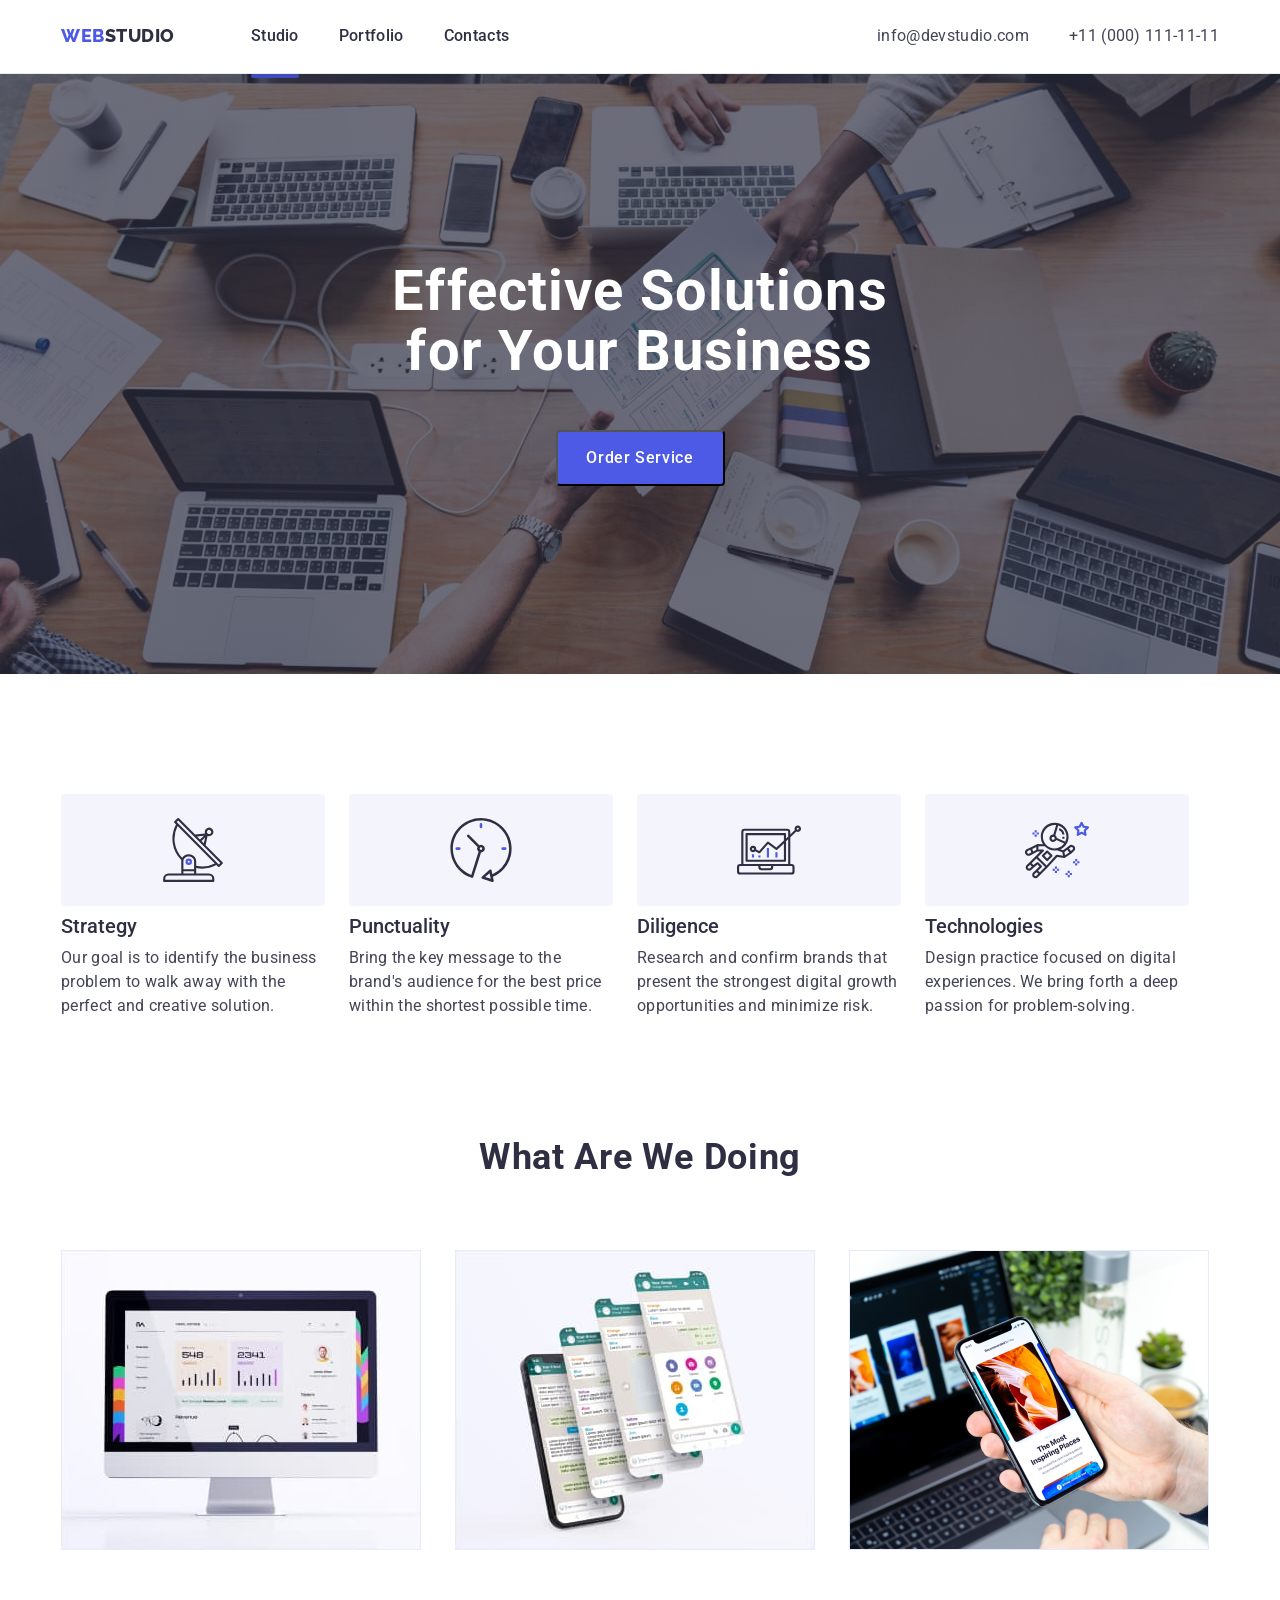
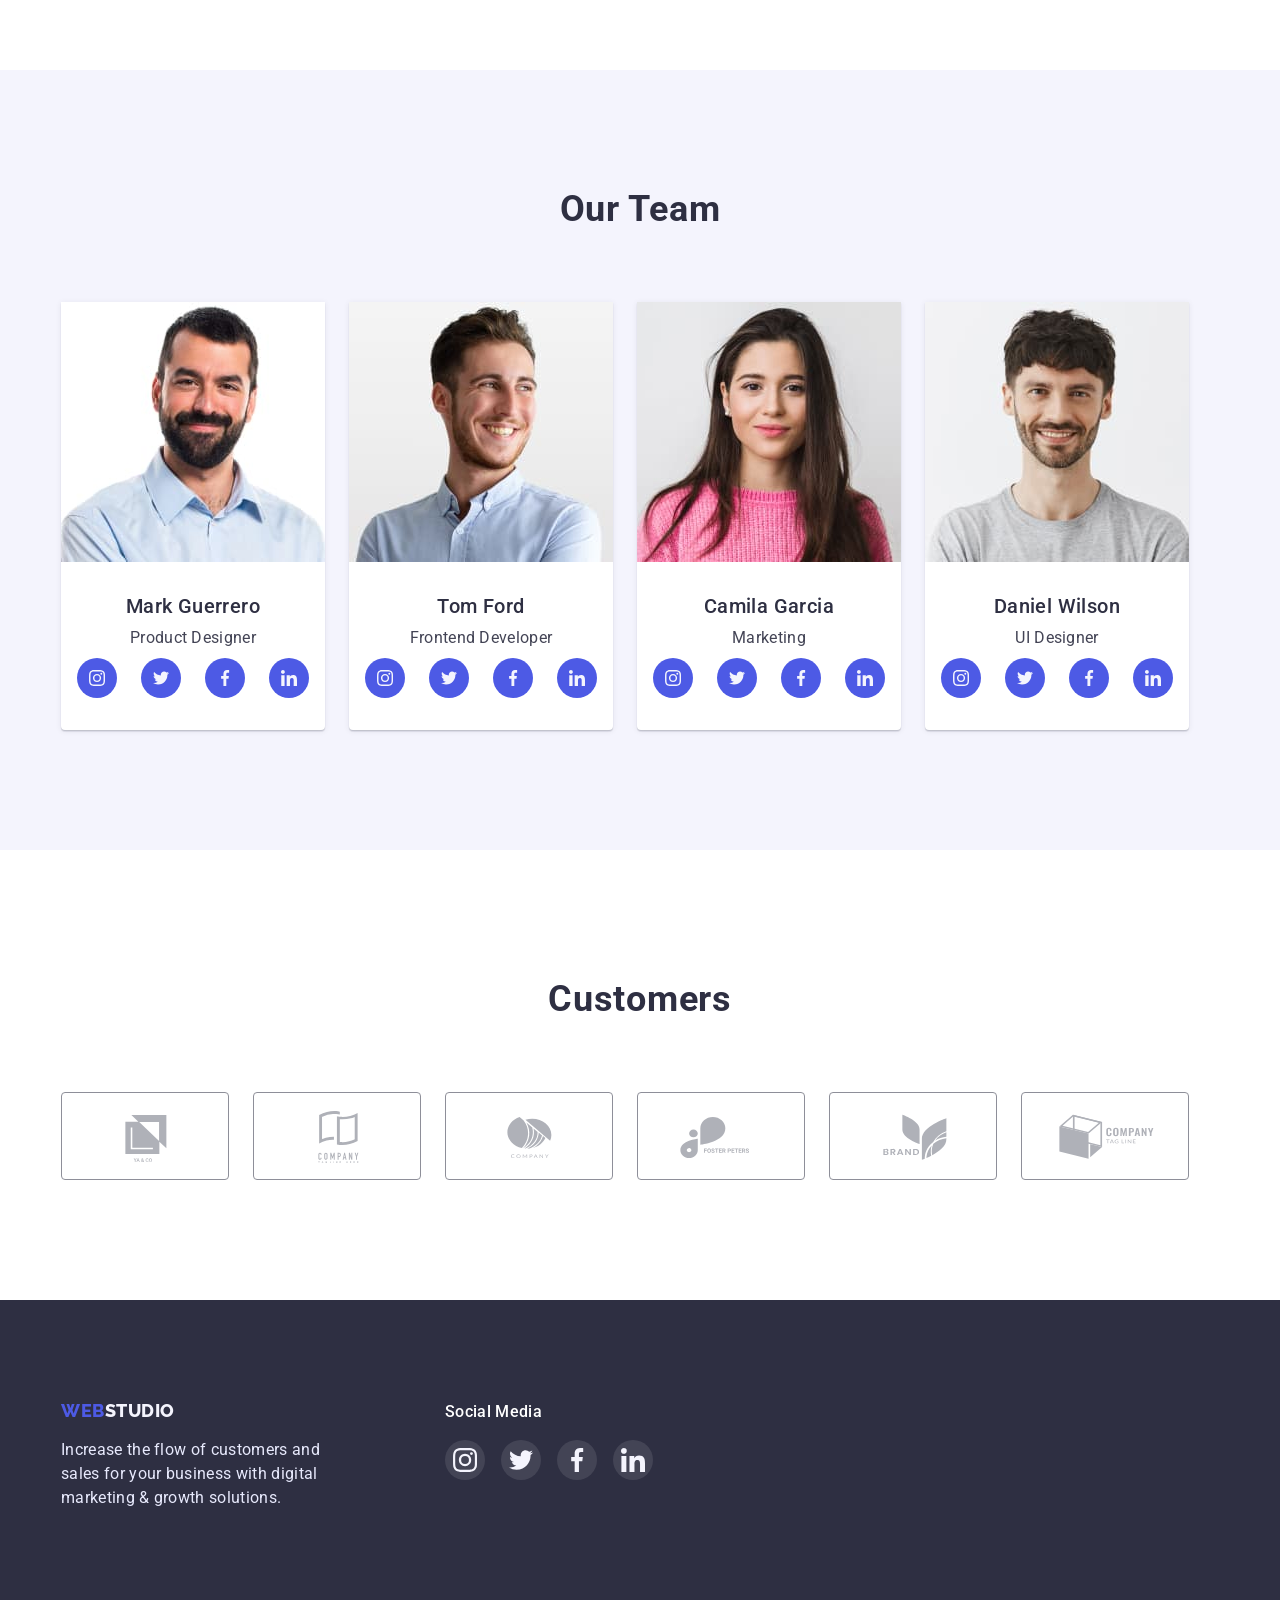
==== index.html @ 3cd45440 "after-is-done" ====
<!DOCTYPE html>
<html lang="en">
<head>
    <meta charset="UTF-8">
    <meta http-equiv="X-UA-Compatible" content="IE=edge">
    <meta name="viewport" content="width=device-width, initial-scale=1.0">
    <title>Studio</title>
    <link rel="preconnect" href="https://fonts.googleapis.com">
<link rel="preconnect" href="https://fonts.gstatic.com" crossorigin>
<link href="https://fonts.googleapis.com/css2?family=Raleway:wght@800&family=Roboto:wght@400;500;700;900&display=swap" rel="stylesheet">
    <link rel="stylesheet" href="https://cdnjs.cloudflare.com/ajax/libs/modern-normalize/1.1.0/modern-normalize.min.css" integrity="sha512-wpPYUAdjBVSE4KJnH1VR1HeZfpl1ub8YT/NKx4PuQ5NmX2tKuGu6U/JRp5y+Y8XG2tV+wKQpNHVUX03MfMFn9Q==" crossorigin="anonymous" referrerpolicy="no-referrer" />
<link rel="stylesheet" href="./css/styles.css">
</head>
<body>
    <header class="header">
        <div class="container header-container">
        <nav class="header-navigation">
            <a href="./index.html" class="header-logo link">Web<span class="header-logo-item">Studio</span></a>
          <ul class="header-list list">
            <li class="header-item">
              <a class="header-link link current" href="">Studio</a>
            </li>
            <li class="header-item">
              <a class="header-link link" href="./portfolio.html">Portfolio</a>
            </li>
            <li class="header-item">
              <a class="header-link link" href="">Contacts</a>
            </li>
          </ul>
        </nav>
            <ul class="header-pre-contacts">
                <li class="header-contacts list">
            <a class="header-mail link" href="mailto:info@devstudio.com">info@devstudio.com</a>
                </li>
                <li class="header-contacts list">
            <a class="header-tel link" href="tel:+110001111111">+11 (000) 111-11-11</a>
                </li>
            </ul>
            </div>
      </header>
      <main>
        <section class="section-button">
            <div class="container section-button-container">
            <h1 class="section-title">Effective Solutions for Your Business</h1>
        <button class="section-btn" type="button">Order Service</button>
    </div>    
    </section>
        <section class="hero">
            <div class="container hero-container">
        <h2 hidden>our features</h2>
        <ul class="hero-list list">
            <li class="hero-item">
                <div class="hero-icon">
        <svg class="hero-after-icon">
         <use href="./images/icons.svg.svg#icon-antenna"></use>
        </svg>
       </div>
                <h3 class="hero-title">Strategy</h3>
                <p class="hero-text">Our goal is to identify the business problem to walk away with the perfect and creative solution.</p>
            </li>
            <li class="hero-item">
                <div class="hero-icon">
        <svg class="hero-after-icon">
         <use href="./images/icons.svg.svg#icon-clock"></use>
        </svg>
       </div>
                <h3 class="hero-title">Punctuality</h3>
                <p class="hero-text">Bring the key message to the brand's audience for the best price within the shortest possible time.</p>
            </li>
            <li class="hero-item">
                <div class="hero-icon">
        <svg class="hero-after-icon">
         <use href="./images/icons.svg.svg#icon-diagram""></use>
        </svg>
       </div>
                <h3 class="hero-title">Diligence</h3>
                <p class="hero-text">Research and confirm brands that present the strongest digital growth opportunities and minimize risk.</p>
            </li>
            <li class="hero-item">
                <div class="hero-icon">
        <svg class="hero-after-icon">
         <use href="./images/icons.svg.svg#icon-astronaut"></use>
        </svg>
       </div>
                <h3 class="hero-title">Technologies</h3>
                <p class="hero-text">Design practice focused on digital experiences. We bring forth a deep passion for problem-solving.</p>
            </li>
        </ul>
        </div>
        </section>
        <section class="about">
            <div class="container">
        <h2 class="about-title ">What are we doing</h2>
        <ul class="about-pre-title list">
            <li class="about-after-title"><img src="./images/computer.jpg" alt="computer" width="360" /></li>
            <li class="about-after-title">
                <img src="./images/screens.jpg" alt="screens of phone" width="360" />
            </li>
            <li class="about-after-title">
                <img src="./images/hand.jpg" alt="laptop and phone" width="360" />
            </li>
        </ul>
        </div>
        </section>
        <section class="team">
            <div class="container team-container">
            <h2 class="team-title">Our Team</h2>
            <ul class="team-list list">
                <li class="team-item">
                    <img src="./images/team-1.jpg" alt="Photo" width="264" />
                    <div class="team-border">
                    <h3 class="team-after-title">Mark Guerrero</h3>
                    <p class="team-text">Product Designer</p>
                    <ul class="team-soc-list list">
                        <li class="team-soc-item">
                            <a class="team-soc-link link" href>
                                <svg class="team-soc-icon" width="16" height="16">
                                    <use href="./images/icons.svg.svg#icon-instagram"></use>
                                </svg>
                            </a>
                        </li>
                        <li class="team-soc-item">
                            <a class="team-soc-link link" href>
                                <svg class="team-soc-icon" width="16" height="16">
                                    <use href="./images/icons.svg.svg#icon-twitter"></use>
                                </svg>
                            </a>
                        </li>
                        <li class="team-soc-item">
                            <a class="team-soc-link link" href>
                                 <svg class="team-soc-icon" width="16" height="16">
                                    <use href="./images/icons.svg.svg#icon-facebook"></use>
                                </svg>
                            </a>
                        </li>
                        <li class="team-soc-item">
                            <a class="team-soc-link link" href>
                                 <svg class="team-soc-icon" width="16" height="16">
                                    <use href="./images/icons.svg.svg#icon-linkedin"></use>
                                </svg>
                            </a>
                        </li>
                    </ul>
                </div>
                </li>
                <li class="team-item">
                    <img src="./images/team-2.jpg" alt="Photo" width="264" />
                    <div class="team-border">
                    <h3 class="team-after-title">Tom Ford</h3>
                    <p class="team-text">Frontend Developer</p>
                    <ul class="team-soc-list list">
                        <li class="team-soc-item">
                            <a class="team-soc-link link" href>
                                <svg class="team-soc-icon" width="16" height="16">
                                    <use href="./images/icons.svg.svg#icon-instagram"></use>
                                </svg>
                            </a>
                        </li>
                        <li class="team-soc-item">
                            <a class="team-soc-link link" href>
                                <svg class="team-soc-icon" width="16" height="16">
                                    <use href="./images/icons.svg.svg#icon-twitter"></use>
                                </svg>
                            </a>
                        </li>
                        <li class="team-soc-item">
                            <a class="team-soc-link link" href>
                                 <svg class="team-soc-icon" width="16" height="16">
                                    <use href="./images/icons.svg.svg#icon-facebook"></use>
                                </svg>
                            </a>
                        </li>
                        <li class="team-soc-item">
                            <a class="team-soc-link link" href>
                                 <svg class="team-soc-icon" width="16" height="16">
                                    <use href="./images/icons.svg.svg#icon-linkedin"></use>
                                </svg>
                            </a>
                        </li>
                    </ul>
                    </div>
                </li>
                <li class="team-item">
                    <img src="./images/team-3.jpg" alt="Photo" width="264" />
                    <div class="team-border">
                    <h3 class="team-after-title">Camila Garcia</h3>
                    <p class="team-text">Marketing</p>
                    <ul class="team-soc-list list">
                        <li class="team-soc-item">
                            <a class="team-soc-link link" href>
                                <svg class="team-soc-icon" width="16" height="16">
                                    <use href="./images/icons.svg.svg#icon-instagram"></use>
                                </svg>
                            </a>
                        </li>
                        <li class="team-soc-item">
                            <a class="team-soc-link link" href>
                                <svg class="team-soc-icon" width="16" height="16">
                                    <use href="./images/icons.svg.svg#icon-twitter"></use>
                                </svg>
                            </a>
                        </li>
                        <li class="team-soc-item">
                            <a class="team-soc-link link" href>
                                 <svg class="team-soc-icon" width="16" height="16">
                                    <use href="./images/icons.svg.svg#icon-facebook"></use>
                                </svg>
                            </a>
                        </li>
                        <li class="team-soc-item">
                            <a class="team-soc-link link" href>
                                 <svg class="team-soc-icon" width="16" height="16">
                                    <use href="./images/icons.svg.svg#icon-linkedin"></use>
                                </svg>
                            </a>
                        </li>
                    </ul>
                    </div>
                </li>
                <li class="team-item">
                    <img src="./images/team-4.jpg" alt="Photo" width="264" />
                    <div class="team-border">
                    <h3 class="team-after-title">Daniel Wilson</h3>
                    <p class="team-text">UI Designer</p>
                    <ul class="team-soc-list list">
                        <li class="team-soc-item">
                            <a class="team-soc-link link" href>
                                <svg class="team-soc-icon" width="16" height="16">
                                    <use href="./images/icons.svg.svg#icon-instagram"></use>
                                </svg>
                            </a>
                        </li>
                        <li class="team-soc-item">
                            <a class="team-soc-link link" href>
                                <svg class="team-soc-icon" width="16" height="16">
                                    <use href="./images/icons.svg.svg#icon-twitter"></use>
                                </svg>
                            </a>
                        </li>
                        <li class="team-soc-item">
                            <a class="team-soc-link link" href>
                                 <svg class="team-soc-icon" width="16" height="16">
                                    <use href="./images/icons.svg.svg#icon-facebook"></use>
                                </svg>
                            </a>
                        </li>
                        <li class="team-soc-item">
                            <a class="team-soc-link link" href>
                                 <svg class="team-soc-icon" width="16" height="16">
                                    <use href="./images/icons.svg.svg#icon-linkedin"></use>
                                </svg>
                            </a>
                        </li>
                    </ul>
                    </div>
                </li>
            </ul>
            </div>
        </section>
        <section class="customers">
<div class="container">
    <h2 class="customers-title">Customers</h2>
<ul class="customers-soc-list list">
                        <li class="customers-soc-item">
                            <a class="customers-soc-link link" href>
                                <svg class="customers-soc-icon" width="104" height="56">
                                    <use href="./images/icons.svg.svg#icon-Logo-1"></use>
                                </svg>
                            </a>
                        </li>
                        <li class="customers-soc-item">
                            <a class="customers-soc-link link" href>
                                <svg class="customers-soc-icon" width="104" height="56">
                                    <use href="./images/icons.svg.svg#icon-Logo-2"></use>
                                </svg>
                            </a>
                        </li>
                        <li class="customers-soc-item">
                            <a class="customers-soc-link link" href>
                                <svg class="customers-soc-icon" width="104" height="56">
                                    <use href="./images/icons.svg.svg#icon-Logo-3"></use>
                                </svg>
                            </a>
                        </li>
                        <li class="customers-soc-item">
                            <a class="customers-soc-link link" href>
                                <svg class="customers-soc-icon" width="104" height="56">
                                    <use href="./images/icons.svg.svg#icon-Logo-4"></use>
                                </svg>
                            </a>
                        </li>
                        <li class="customers-soc-item">
                            <a class="customers-soc-link link" href>
                                <svg class="customers-soc-icon" width="104" height="56">
                                    <use href="./images/icons.svg.svg#icon-Logo-5"></use>
                                </svg>
                            </a>
                        </li>
                        <li class="customers-soc-item">
                            <a class="customers-soc-link link" href>
                                <svg class="customers-soc-icon" width="104" height="56">
                                    <use href="./images/icons.svg.svg#icon-Logo-6"></use>
                                </svg>
                            </a>
                        </li>
      </main>
<footer class="footer">
    <div class="container footer-container">
        <div class="footer-logo-text">
        <div class="footer-logo">
    <a class="footer-link link" href="./index.html">Web<span class="footer-logo">Studio</span></a>
    </div>
    <p class="footer-text">Increase the flow of customers and sales for your business with digital marketing & growth solutions.
</p>
</div>
<div class="container-social-media">
    <h3 class="social-media-title">Social Media</h3>
 <ul class="footer-soc-list list">
                        <li class="footer-soc-item">
                            <a class="footer-soc-link link" href>
                                <svg class="footer-soc-icon" width="24" height="24">
                                    <use href="./images/icons.svg.svg#icon-instagram"></use>
                                </svg>
                            </a>
                        </li>
                        <li class="footer-soc-item">
                            <a class="footer-soc-link link" href>
                                <svg class="footer-soc-icon" width="24" height="24">
                                    <use href="./images/icons.svg.svg#icon-twitter"></use>
                                </svg>
                            </a>
                        </li>
                        <li class="footer-soc-item">
                            <a class="footer-soc-link link" href>
                                 <svg class="footer-soc-icon" width="24" height="24">
                                    <use href="./images/icons.svg.svg#icon-facebook"></use>
                                </svg>
                            </a>
                        </li>
                        <li class="footer-soc-item">
                            <a class="footer-soc-link link" href>
                                 <svg class="footer-soc-icon" width="24" height="24">
                                    <use href="./images/icons.svg.svg#icon-linkedin"></use>
                                </svg>
                            </a>
                        </li>
                    </ul>
                    </div>
                    </div>
</footer>
</body>
    </html>
---- css/styles.css ----
:root {
    --primary-title-color: #2E2F42;
    --secondary-title-color: #434455;
}

p,
h1,
h2,
h3,
h4,
h5,
h6 {
margin: 0;
}

ul {
list-style: none;
margin: 0;
padding-left: 0;
}

img {
display: block;
}


section {
padding-top: 120px;
padding-bottom: 120px;
}

body {
font-family: 'Roboto', sans-serif;
color: #2E2F42;
}

.container {
width: 1188px;
margin: 0 auto;
padding-left: 15px;
padding-right: 15px;
}

.link {
text-decoration: none;
}

.list {
list-style: none;
}

/*------------header-------------*/

.header {
padding-top: 24px;
padding-bottom: 25px;
border-bottom: 1px solid #ececec;
box-shadow: 0px 2px 1px rgba(46, 47, 66, 0.08), 0px 1px 1px rgba(46, 47, 66, 0.16), 0px 1px 6px rgba(46, 47, 66, 0.08);
}

.header-container {
display: flex;
align-items: center;
}

.header-navigation {
display: flex;
}

.header-list {
display: flex;
align-items: center;
}

.header-item:not(:last-child) {
margin-right: 40px;
}

.header-pre-contacts {
display: flex;
margin-left: auto;
align-items: center;
}

.header-contacts:not(:last-child) {
margin-right: 40px;
}

.header-logo {
font-family: 'Raleway', sans-serif;
font-style: normal;
font-weight: 800;
font-size: 18px;
line-height: 1.33;
letter-spacing: 0.03em;
text-transform: uppercase;
color: #4D5AE5;
margin-right: 76px;
}

.header-logo-item {
font-family: 'Raleway'sans-serif;
font-style: normal;
font-weight: 800;
font-size: 18px;
line-height: 1.33px;
letter-spacing: 0.03em;
text-transform: uppercase;
color: var(--primary-title-color);
}

.header-link:hover,
.header-link:focus {
color: #404BBF;
}

.header-mail:hover,
.header-mail:focus {
color: #404BBF;
}

.header-link {
position: relative;
font-weight: 500;
font-size: 16px;
line-height: 1.5;
letter-spacing: 0.02em;
color: var(--primary-title-color);
}

.header-tel:hover,
.header-tel:focus {
color: #404BBF;
}

.header-mail {
font-style: normal;
font-size: 16px;
line-height: 1.5;
letter-spacing: 0.02em;
color: var(--secondary-title-color);
}

.header-tel {
font-style: normal;
font-size: 16px;
line-height: 1.5;
letter-spacing: 0.02em;
color: var(--secondary-title-color);
}

.current::after {
content: "";
position: absolute;
width: 100%;
height: 4px;
color: #404BBF;
background: #404BBF;
border-radius: 2px;
display: block;
bottom:-33px
}

/*------------button-------------*/

.section-button {
background: #2E2F42;
background-image: linear-gradient(rgba(46, 47, 66, 0.7),
rgba(46, 47, 66, 0.7)),
url(../images/background-hero.jpg);
background-repeat: no-repeat;
background-position: center;
background-size: cover;
padding-top: 188px;
padding-bottom: 188px;
}

.section-button-container {
max-width: 1440px;
text-align: center;
}

.section-title {
width: 496px;
height: 120px;
font-size: 56px;
line-height: 1.07;
letter-spacing: 0.02em;
color: #FFFFFF;
text-align: center;
margin: 0 auto;
margin-bottom: 48px;
}

.section-btn:hover {
background: #404BBF;
}

.section-btn {
min-width: 169px;
height: 56px;
font-family: inherit;
font-weight: 500;
font-size: 16px;
line-height: 1.5;
letter-spacing: 0.04em;
color: #FFFFFF;
background: #4D5AE5;
align-items: center;
border-radius: 4px;
cursor: pointer;

}

/*------------hero-------------*/

.hero-list {
display: flex;
}

.hero-icon {
width: 264px;
height: 112px;
background: #F4F4FD;
display: flex;
align-items: center;
justify-content: center;
border-radius: 4px;
margin-bottom: 8px;
}

.hero-after-icon {
width: 64px;
height: 64px;
fill: #2E2F42;
}

.hero-item:not(:last-child) {
margin-right: 24px;
}

.hero-title {
font-weight: 500;
font-size: 20px;
line-height: 1.2;
color: var(--primary-title-color);
margin-bottom: 8px;
}

.hero-text {
max-width: 264px;
font-size: 16px;
line-height: 1.5;
letter-spacing: 0.02em;
color: var(--secondary-title-color);
}

/*------------about-------------*/
.about {
padding-top: 0;
}

.about-pre-title{
display: flex;
flex-wrap: wrap;
}

.about-title {
font-size: 36px;
line-height: 1.11;
letter-spacing: 0.02em;
text-transform: capitalize;
text-align: center;
margin-bottom: 72px;
}

.about-after-title:not(:nth-child(n + 3)) {
margin-right: 24px;
}

.about-after-title{
flex-basis: calc((100% - 48px) / 3);
}

/*------------team-------------*/
.team {
background: #F4F4FD;
padding-top: 120px;
}

.team-title {
font-style: normal;
font-weight: 700;
font-size: 36px;
line-height: 1.11;
letter-spacing: 0.02em;
text-align: center;
color: var(--primary-title-color);
margin-bottom: 72px;
}

.team-list {
display: flex;
}
.team-item:not(:nth-child(n + 4)) {
margin-right: 24px;
}
.team-item {
background: #FFFFFF;
box-shadow: 0px 1px 6px rgba(46, 47, 66, 0.08),
0px 1px 1px rgba(46, 47, 66, 0.16),
0px 2px 1px rgba(46, 47, 66, 0.08);
border-radius: 0px 0px 4px 4px; 
}

.team-border {
padding-top: 32px;
padding-bottom: 32px;
}

.team-after-title {
font-weight: 500;
font-size: 20px;
line-height: 1.2;
letter-spacing: 0.02em;
text-align: center;
color: var(--primary-title-color);
margin-bottom: 8px;
}

.team-text {
font-size: 16px;
line-height: 1.5;
letter-spacing: 0.02em;
text-align: center;
color: var(--secondary-title-color);
margin-bottom: 8px;
}

.team-soc-list {
display: flex;
justify-content: center;
gap: 24px;
}

.team-soc-item {
width: 40px;
height: 40px;
}

.team-soc-icon {
fill: #F4F4FD;
}

.team-soc-link {
width: 100%;
height: 100%;
border-radius: 50%;
display: flex;
justify-content: center;
align-items: center;
background-color: #4D5AE5;    
}

.team-soc-link:is(:hover, :focus) {
background-color: #404BBF
}

/*------------customers-------------*/

.customers-title {
font-size: 36px;
line-height: 1.11;
letter-spacing: 0.02em;
text-align: center;
color: var(--primary-title-color);
margin-bottom: 72px;
}

.customers {
padding-top: 130px;
padding-bottom: 120px;
}

.customers-soc-list {
display: flex;
gap: 24px;
}

.customers-soc-link {
width: 168px;
height: 88px;
border: 1px solid #8E8F99;
border-radius: 4px;
display: flex;
align-items: center;
justify-content: center;
fill: #AFB1B8;
}

.customers-soc-link:is(:hover, :focus) {
border-color: #404BBF;
fill:#404BBF
}

/*------------footer-------------*/

.footer {
background: var(--primary-title-color);
}

.footer-container {
display: flex;
align-items: baseline;
}

.footer-logo-text {
padding-top: 100px;
padding-bottom: 100px;
margin-right: 120px;
}

.footer-logo {
margin-bottom: 16px;
}

.footer-link {
font-family: 'Raleway', sans-serif;
font-style: normal;
font-weight: 800;
font-size: 18px;
line-height: 1.16;
letter-spacing: 0.03em;
text-transform: uppercase;
color: #4D5AE5;
}

.footer-logo {
font-family: 'Raleway', sans-serif;
font-style: normal;
font-weight: 800;
font-size: 18px;
line-height: 1.16;
letter-spacing: 0.03em;
text-transform: uppercase;
color: #F4F4FD;
}

.footer-text {
width: 264px;
height: 72px;
font-style: normal;
font-size: 16px;
line-height: 1.5;
letter-spacing: 0.02em;
color: #E7E9FC;
}
.container-social-media {
padding-top: 100px;
padding-bottom: 130px;
}

.social-media-title {
font-family: 'Roboto';
font-style: normal;
font-weight: 500;
font-size: 16px;
line-height: 1.5;
letter-spacing: 0.02em;
margin-bottom: 16px;
color: #FFFFFF;
}


.footer-soc-list {
display: flex;
justify-content: center;
gap: 16px;
}

.footer-soc-item {
width: 40px;
height: 40px;
}

.footer-soc-icon {
fill: #F4F4FD;
}

.footer-soc-link {
width: 100%;
height: 100%;
border-radius: 50%;
display: flex;
justify-content: center;
align-items: center;
background-color: rgba(255, 255, 255, 0.1);
}

.footer-soc-link:is(:hover, :focus) {
background-color: #31D0AA;
}


/*------portfolio------*/
.portfolio-hero {
padding-top: 96px;
}

.portfolio-item:hover,
.portfolio-item:focus {
background: #404BBF;
color:#FFFFFF;
box-shadow: 0px 3px 1px rgba(0, 0, 0, 0.1), 0px 2px 1px rgba(0, 0, 0, 0.08), 0px 2px 2px rgba(0, 0, 0, 0.12);
}

.portfolio-list {
display: flex;
justify-content: center;
margin-bottom: 72px;
}

.portfolio-pre-item:not(:last-child) {
margin-right: 24px;
}

.portfolio-item {
font-family: 'Roboto';
font-weight: 500;
font-size: 16px;
line-height: 1.5;
letter-spacing: 0.04em;
color: #4D5AE5;
background-color:#F4F4FD;
border: 1px solid #E7E9FC;
border-radius: 4px;
cursor: pointer;
padding-top: 12px;
padding-bottom: 12px;
padding-right: 24px;
padding-left: 24px;
}

.portfolio-about {
display: flex;
flex-wrap: wrap;
}

.portfolio-about-item:not(:nth-child(3n)) {
margin-right: 24px;
}

.portfolio-about-item:not(:nth-child(n + 7)) {
margin-bottom: 48px;
}

.portfolio-about-item:hover,
.portfolio-about-item:focus {
box-shadow: 0px 1px 6px rgba(46, 47, 66, 0.08), 0px 1px 1px rgba(46, 47, 66, 0.16), 0px 2px 1px rgba(46, 47, 66, 0.08);
}

.portfolio-border {
padding: 32px 16px 32px 16px;
background: #FFFFFF;
border: 1px solid #E7E9FC;
border-top: none;
}

.portfolio-title {
font-weight: 500;
font-size: 20px;
line-height: 1.2;
letter-spacing: 0.02em;
color: var(--primary-title-color);
margin-bottom: 8px;
}

.portfolio-text {
font-size: 16px;
line-height: 1.5;
letter-spacing: 0.02em;
color: var(--secondary-title-color);
}
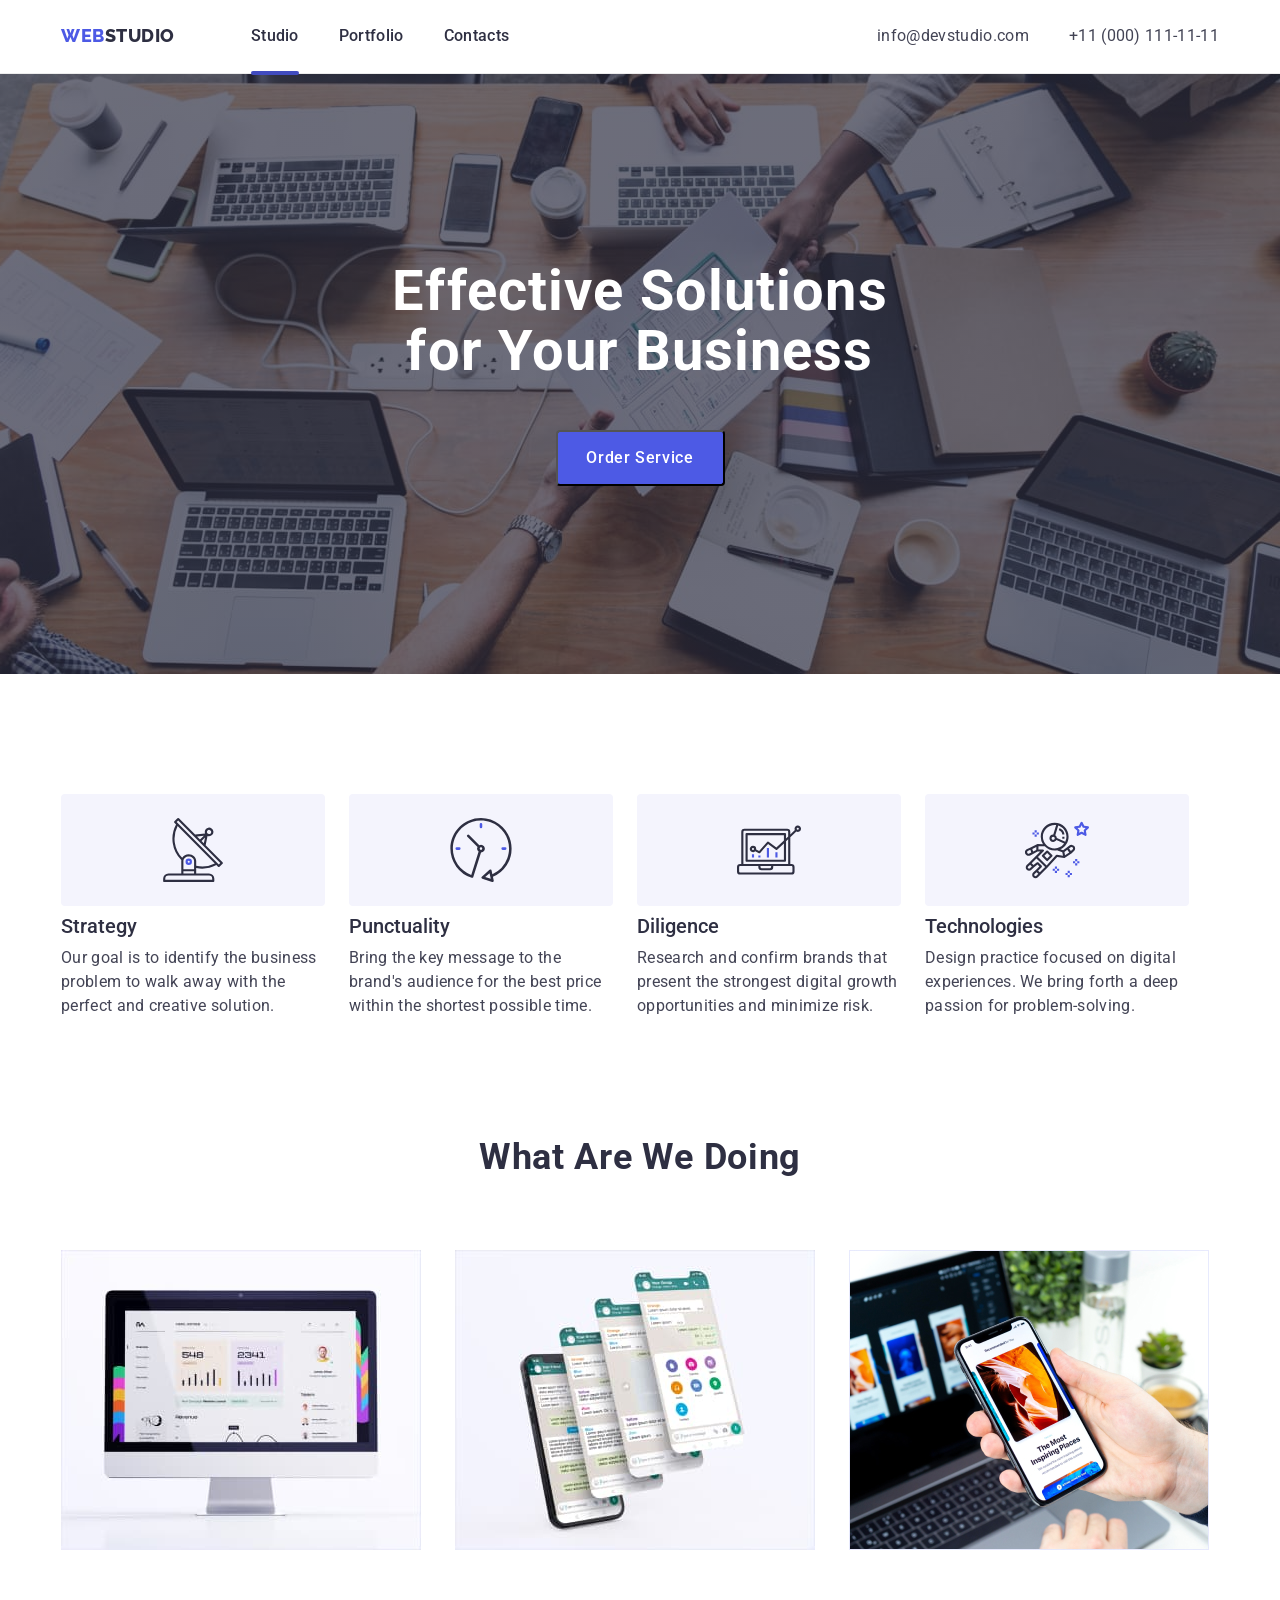
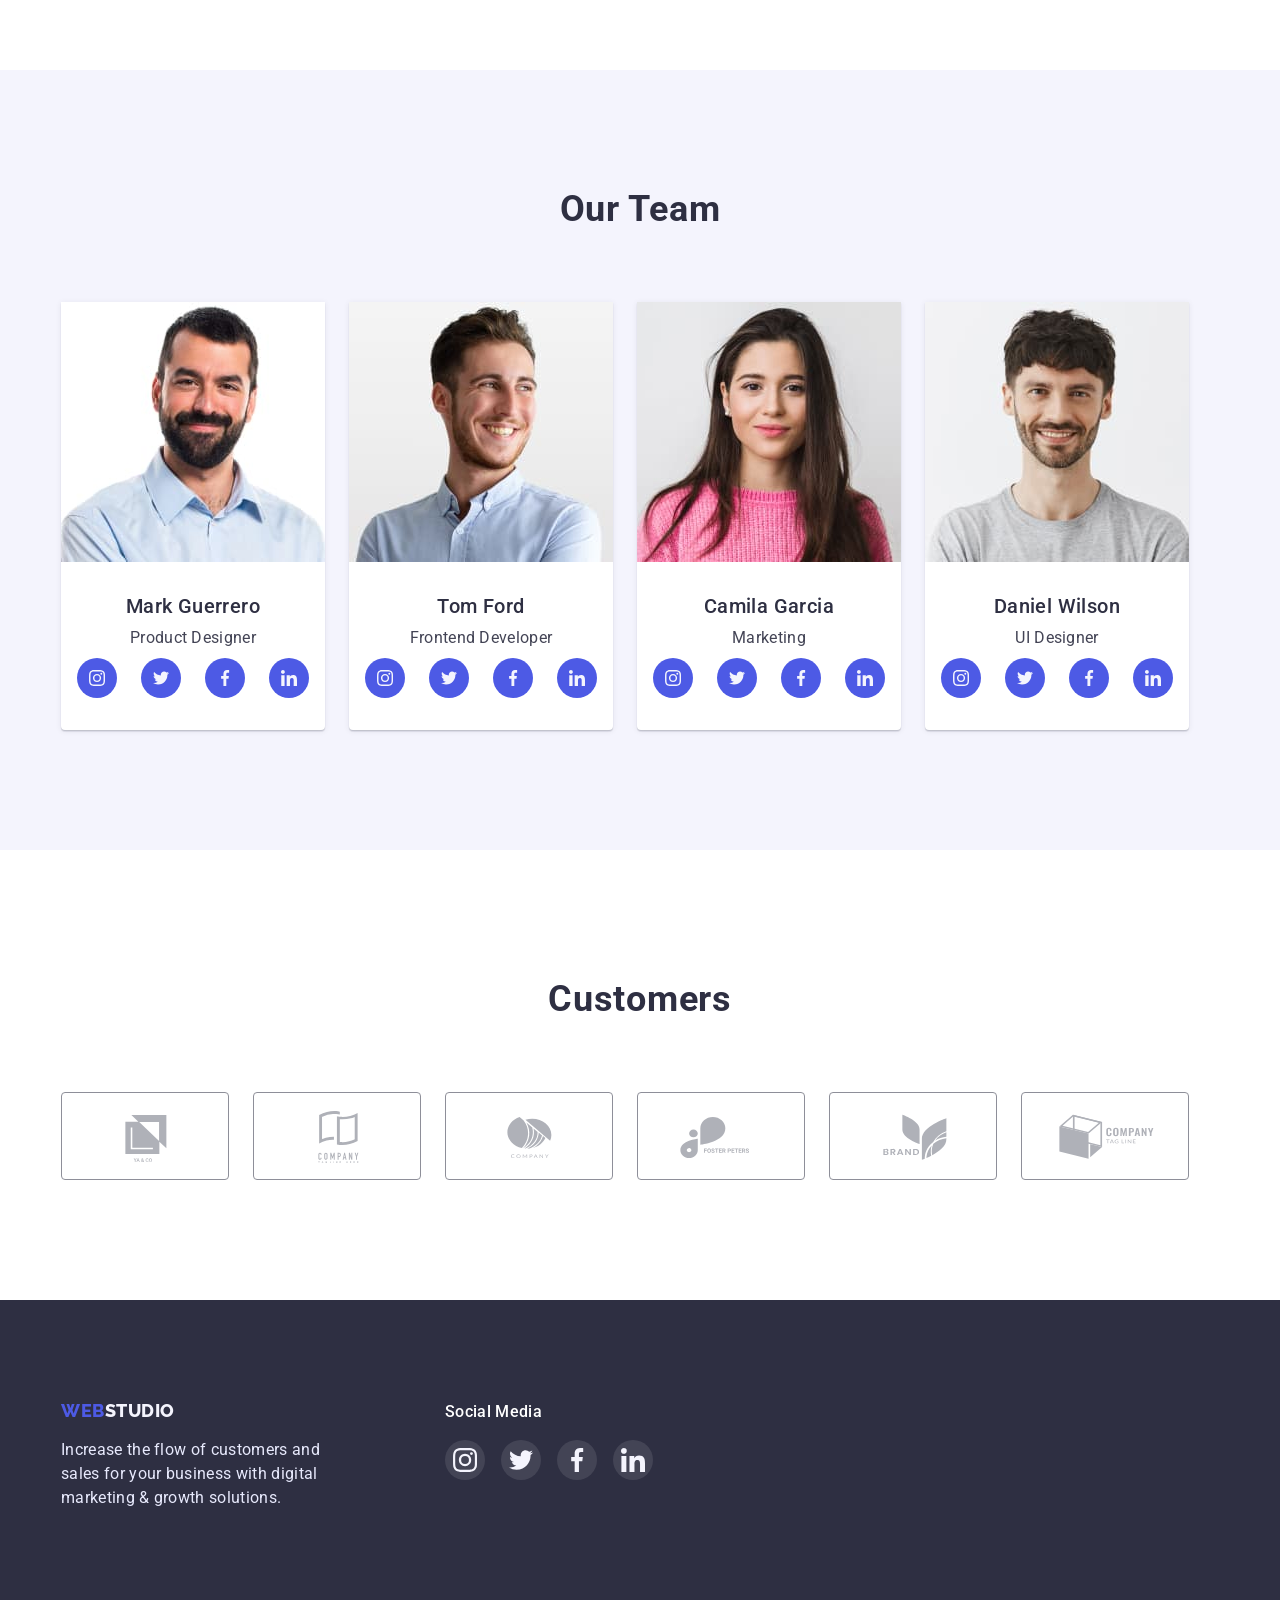
==== commit f0d0b3cf: "hw-5-is-almost-completed" ====
--- a/index.html
+++ b/index.html
@@ -42,7 +42,7 @@
         <section class="section-button">
             <div class="container section-button-container">
             <h1 class="section-title">Effective Solutions for Your Business</h1>
-        <button class="section-btn" type="button">Order Service</button>
+        <button class="section-btn" type="button" data-modal-open >Order Service</button>
     </div>    
     </section>
         <section class="hero">
@@ -348,5 +348,11 @@
                     </div>
                     </div>
 </footer>
+<div class="backdrop is-hidden" data-modal>
+    <div class="modal">
+    <button type="button" class="section-btn-close" data-modal-close>x</button>
+    </div>
+    </div>
+    <script src="./js/modal.js"></script>
 </body>
     </html>
--- a/css/styles.css
+++ b/css/styles.css
@@ -160,7 +160,7 @@
 background: #404BBF;
 border-radius: 2px;
 display: block;
-bottom:-33px
+bottom: -30px;
 }
 
 /*------------button-------------*/
@@ -361,7 +361,9 @@
 display: flex;
 justify-content: center;
 align-items: center;
-background-color: #4D5AE5;    
+background-color: #4D5AE5;
+transition: color 250ms cubic-bezier(0.4, 0, 0.2, 1),
+background-color 250ms cubic-bezier(0.4, 0, 0.2, 1);
 }
 
 .team-soc-link:is(:hover, :focus) {
@@ -387,6 +389,10 @@
 .customers-soc-list {
 display: flex;
 gap: 24px;
+}
+
+.customers-soc-icon {
+transition: color 250ms cubic-bezier(0.4, 0, 0.2, 1),
 }
 
 .customers-soc-link {
@@ -398,11 +404,12 @@
 align-items: center;
 justify-content: center;
 fill: #AFB1B8;
+transition: color 250ms cubic-bezier(0.4, 0, 0.2, 1),
 }
 
 .customers-soc-link:is(:hover, :focus) {
 border-color: #404BBF;
-fill:#404BBF
+fill:#404BBF;
 }
 
 /*------------footer-------------*/
@@ -497,6 +504,8 @@
 justify-content: center;
 align-items: center;
 background-color: rgba(255, 255, 255, 0.1);
+transition: color 250ms cubic-bezier(0.4, 0, 0.2, 1),
+background-color 250ms cubic-bezier(0.4, 0, 0.2, 1);
 }
 
 .footer-soc-link:is(:hover, :focus) {
@@ -541,6 +550,8 @@
 padding-bottom: 12px;
 padding-right: 24px;
 padding-left: 24px;
+transition: color 250ms cubic-bezier(0.4, 0, 0.2, 1),
+background-color 250ms cubic-bezier(0.4, 0, 0.2, 1);
 }
 
 .portfolio-about {
@@ -584,8 +595,45 @@
 color: var(--secondary-title-color);
 }
 
-
-
-
-
-
+/*------modal------*/
+
+.backdrop {
+position: fixed;
+width: 100%;
+height: 100%;
+background:rgba(0, 0, 0, 0.2);;
+top: 0;
+display: flex;
+align-items: center;
+justify-content: center;
+}
+
+.backdrop.is-hidden {
+opacity: 0;
+visibility: hidden;
+pointer-events: none;
+}
+
+.modal {
+width: 408px;
+height: 576px;
+background: #FCFCFC;
+box-shadow: 0px 1px 1px rgba(0, 0, 0, 0.14), 0px 1px 3px rgba(0, 0, 0, 0.12), 0px 2px 1px rgba(0, 0, 0, 0.2);
+border-radius: 4px;
+position: relative;
+}
+
+.section-btn-close {
+position: absolute;
+right: 8px;
+top: 8px;
+background-color:#E7E9FC;
+border-radius: 50%;
+width: 24px;
+height: 24px;
+border: 1px solid rgba(0, 0, 0, 0.1);
+box-sizing: border-box;
+}
+
+
+
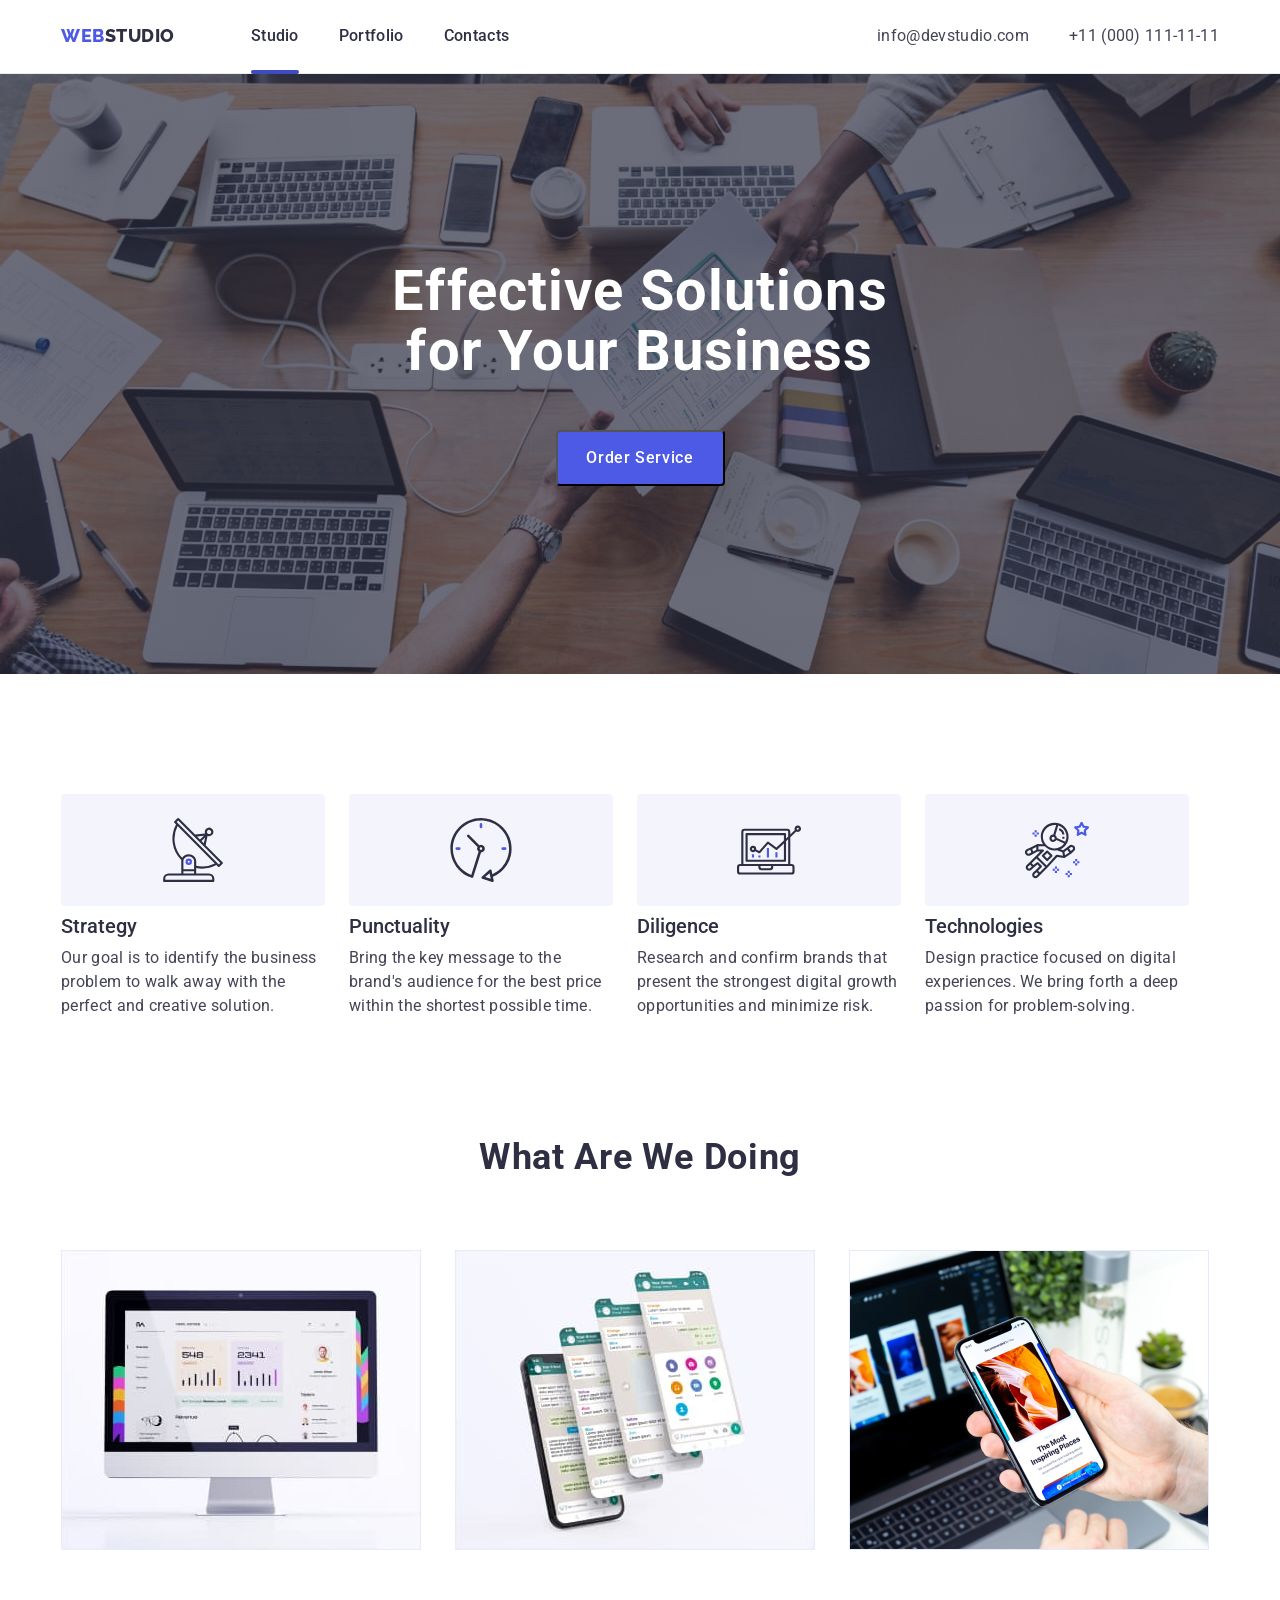
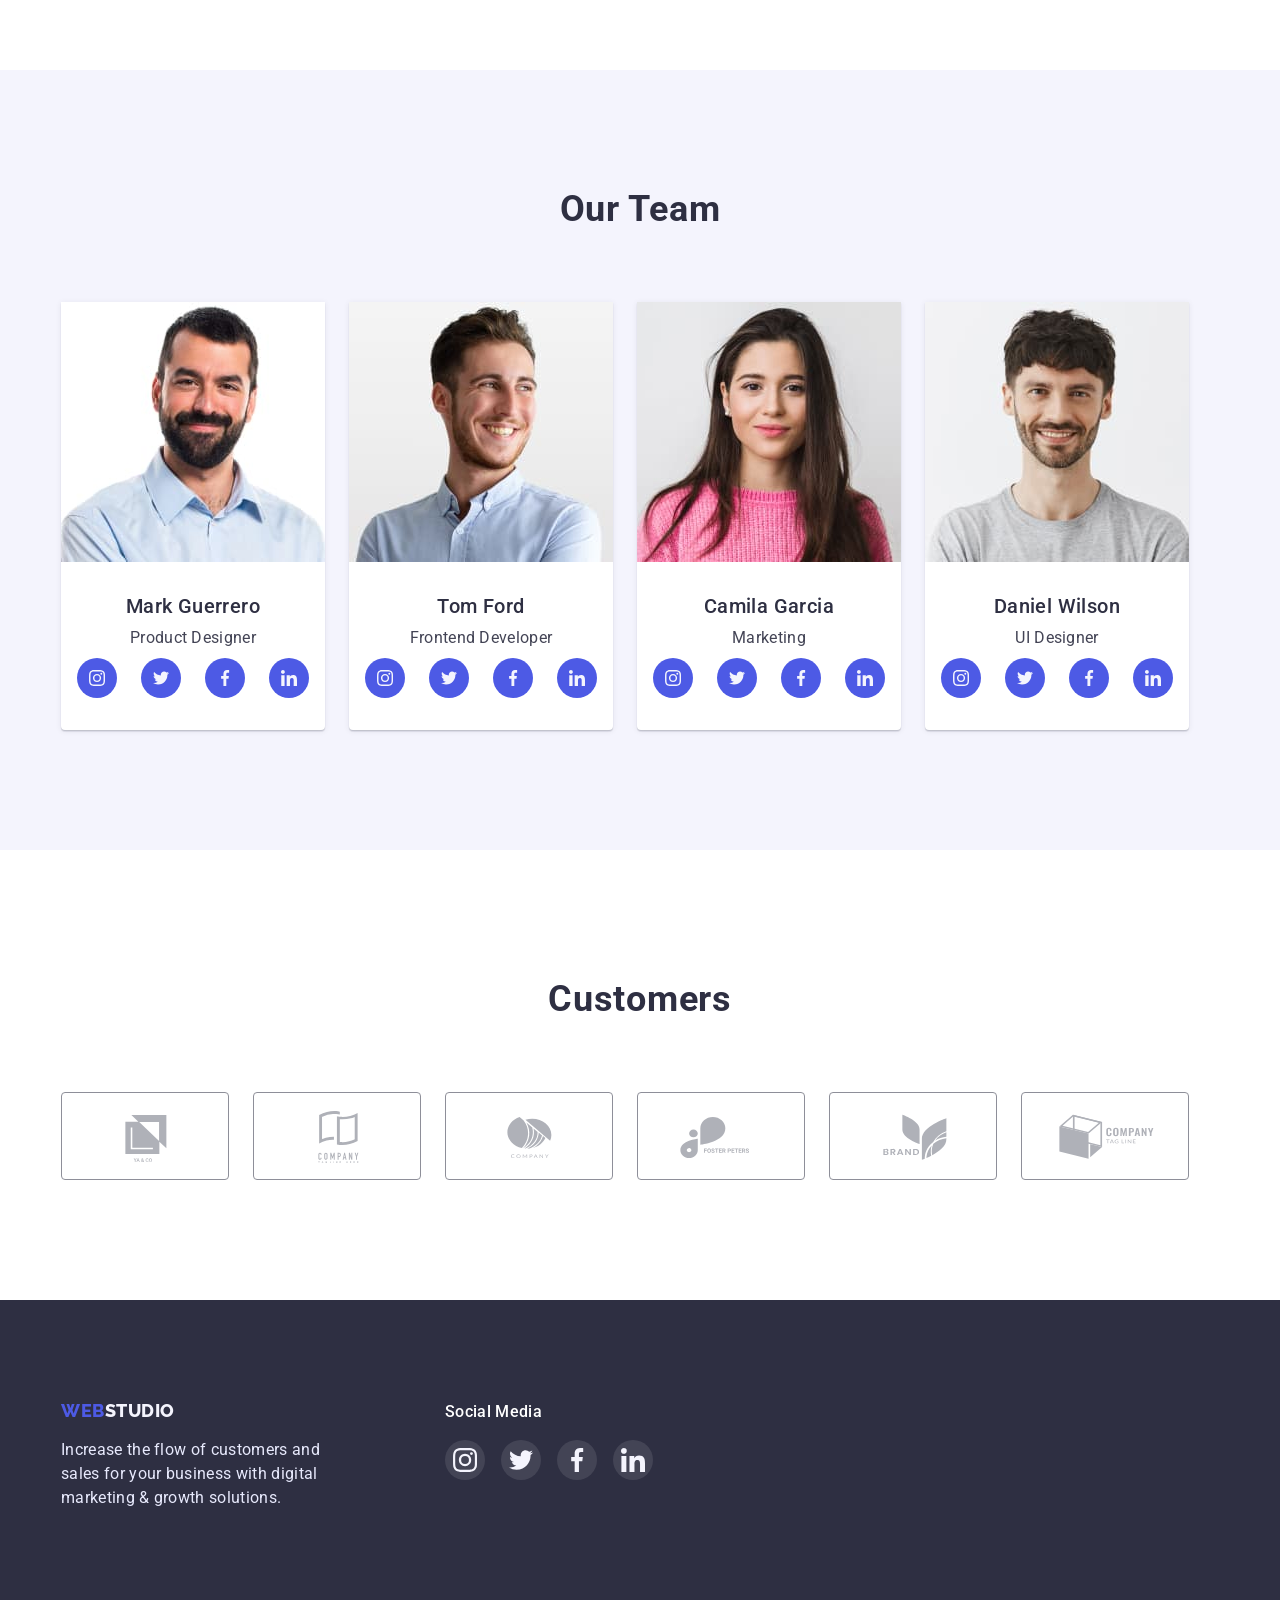
==== commit eb551ad5: "hw-5-is-almost-done" ====
--- a/index.html
+++ b/index.html
@@ -271,7 +271,7 @@
                         <li class="customers-soc-item">
                             <a class="customers-soc-link link" href>
                                 <svg class="customers-soc-icon" width="104" height="56">
-                                    <use href="./images/icons.svg.svg#icon-Logo-2"></use>
+                                    <use class="customers-soc-icon-use" href="./images/icons.svg.svg#icon-Logo-2"></use>
                                 </svg>
                             </a>
                         </li>
@@ -284,7 +284,7 @@
                         </li>
                         <li class="customers-soc-item">
                             <a class="customers-soc-link link" href>
-                                <svg class="customers-soc-icon" width="104" height="56">
+                                <svg width="104" height="56">
                                     <use href="./images/icons.svg.svg#icon-Logo-4"></use>
                                 </svg>
                             </a>
--- a/css/styles.css
+++ b/css/styles.css
@@ -1,8 +1,7 @@
-
 
 :root {
-    --primary-title-color: #2E2F42;
-    --secondary-title-color: #434455;
+ --primary-title-color: #2E2F42;
+--secondary-title-color: #434455;
 }
 
 p,
@@ -128,6 +127,9 @@
 line-height: 1.5;
 letter-spacing: 0.02em;
 color: var(--primary-title-color);
+transition-property: background-color;
+transition-duration: 250ms;
+transition-timing-function: cubic-bezier(0.4, 0, 0.2, 1);
 }
 
 .header-tel:hover,
@@ -141,6 +143,9 @@
 line-height: 1.5;
 letter-spacing: 0.02em;
 color: var(--secondary-title-color);
+transition-property: background-color;
+transition-duration: 250ms;
+transition-timing-function: cubic-bezier(0.4, 0, 0.2, 1);
 }
 
 .header-tel {
@@ -149,6 +154,9 @@
 line-height: 1.5;
 letter-spacing: 0.02em;
 color: var(--secondary-title-color);
+transition-property: background-color;
+transition-duration: 250ms;
+transition-timing-function: cubic-bezier(0.4, 0, 0.2, 1);
 }
 
 .current::after {
@@ -160,7 +168,7 @@
 background: #404BBF;
 border-radius: 2px;
 display: block;
-bottom: -30px;
+bottom: -29px;
 }
 
 /*------------button-------------*/
@@ -211,7 +219,9 @@
 align-items: center;
 border-radius: 4px;
 cursor: pointer;
-
+transition-property: background-color;
+transition-duration: 250ms;
+transition-timing-function: cubic-bezier(0.4, 0, 0.2, 1);
 }
 
 /*------------hero-------------*/
@@ -362,8 +372,9 @@
 justify-content: center;
 align-items: center;
 background-color: #4D5AE5;
-transition: color 250ms cubic-bezier(0.4, 0, 0.2, 1),
-background-color 250ms cubic-bezier(0.4, 0, 0.2, 1);
+transition-property: background-color;
+transition-duration: 250ms;
+transition-timing-function: cubic-bezier(0.4, 0, 0.2, 1);
 }
 
 .team-soc-link:is(:hover, :focus) {
@@ -389,10 +400,6 @@
 .customers-soc-list {
 display: flex;
 gap: 24px;
-}
-
-.customers-soc-icon {
-transition: color 250ms cubic-bezier(0.4, 0, 0.2, 1),
 }
 
 .customers-soc-link {
@@ -404,7 +411,9 @@
 align-items: center;
 justify-content: center;
 fill: #AFB1B8;
-transition: color 250ms cubic-bezier(0.4, 0, 0.2, 1),
+transition-property: fill;
+transition-duration: 250ms;
+transition-timing-function: cubic-bezier(0.4, 0, 0.2, 1);
 }
 
 .customers-soc-link:is(:hover, :focus) {
@@ -464,6 +473,7 @@
 letter-spacing: 0.02em;
 color: #E7E9FC;
 }
+
 .container-social-media {
 padding-top: 100px;
 padding-bottom: 130px;
@@ -479,7 +489,6 @@
 margin-bottom: 16px;
 color: #FFFFFF;
 }
-
 
 .footer-soc-list {
 display: flex;
@@ -504,8 +513,9 @@
 justify-content: center;
 align-items: center;
 background-color: rgba(255, 255, 255, 0.1);
-transition: color 250ms cubic-bezier(0.4, 0, 0.2, 1),
-background-color 250ms cubic-bezier(0.4, 0, 0.2, 1);
+transition-property: background-color;
+transition-duration: 250ms;
+transition-timing-function: cubic-bezier(0.4, 0, 0.2, 1);
 }
 
 .footer-soc-link:is(:hover, :focus) {
@@ -516,13 +526,6 @@
 /*------portfolio------*/
 .portfolio-hero {
 padding-top: 96px;
-}
-
-.portfolio-item:hover,
-.portfolio-item:focus {
-background: #404BBF;
-color:#FFFFFF;
-box-shadow: 0px 3px 1px rgba(0, 0, 0, 0.1), 0px 2px 1px rgba(0, 0, 0, 0.08), 0px 2px 2px rgba(0, 0, 0, 0.12);
 }
 
 .portfolio-list {
@@ -550,8 +553,16 @@
 padding-bottom: 12px;
 padding-right: 24px;
 padding-left: 24px;
-transition: color 250ms cubic-bezier(0.4, 0, 0.2, 1),
-background-color 250ms cubic-bezier(0.4, 0, 0.2, 1);
+transition-property: background-color;
+transition-duration: 250ms;
+transition-timing-function: cubic-bezier(0.4, 0, 0.2, 1);
+}
+
+.portfolio-item:hover,
+.portfolio-item:focus {
+background: #404BBF;
+color:#FFFFFF;
+box-shadow: 0px 3px 1px rgba(0, 0, 0, 0.1), 0px 2px 1px rgba(0, 0, 0, 0.08), 0px 2px 2px rgba(0, 0, 0, 0.12);
 }
 
 .portfolio-about {
@@ -559,7 +570,32 @@
 flex-wrap: wrap;
 }
 
+.portfolio-wrap-text {
+position: relative;
+overflow: hidden;
+}
+
+.portfolio-about-text {
+position: absolute;
+top: 0;
+padding-top: 40px;
+padding-right: 32px;
+padding-left: 32px;
+padding-bottom: 164px;
+font-weight: 400;
+font-size: 16px;
+line-height: 1.5;
+letter-spacing: 0.02em;
+color: #F4F4FD;
+background: #4D5AE5;
+transform: translateY(100%);
+transition-duration: 250ms;
+transition-timing-function: cubic-bezier(0.4, 0, 0.2, 1);
+overflow: auto;
+}
+
 .portfolio-about-item:not(:nth-child(3n)) {
+position: relative;
 margin-right: 24px;
 }
 
@@ -570,6 +606,10 @@
 .portfolio-about-item:hover,
 .portfolio-about-item:focus {
 box-shadow: 0px 1px 6px rgba(46, 47, 66, 0.08), 0px 1px 1px rgba(46, 47, 66, 0.16), 0px 2px 1px rgba(46, 47, 66, 0.08);
+}
+
+.portfolio-about-item:hover .portfolio-about-text {
+transform: translateY(0%);
 }
 
 .portfolio-border {
@@ -599,10 +639,10 @@
 
 .backdrop {
 position: fixed;
+top: 0;
 width: 100%;
 height: 100%;
-background:rgba(0, 0, 0, 0.2);;
-top: 0;
+background:rgba(0, 0, 0, 0.2);
 display: flex;
 align-items: center;
 justify-content: center;
@@ -615,12 +655,12 @@
 }
 
 .modal {
+position: relative;
 width: 408px;
 height: 576px;
 background: #FCFCFC;
 box-shadow: 0px 1px 1px rgba(0, 0, 0, 0.14), 0px 1px 3px rgba(0, 0, 0, 0.12), 0px 2px 1px rgba(0, 0, 0, 0.2);
 border-radius: 4px;
-position: relative;
 }
 
 .section-btn-close {
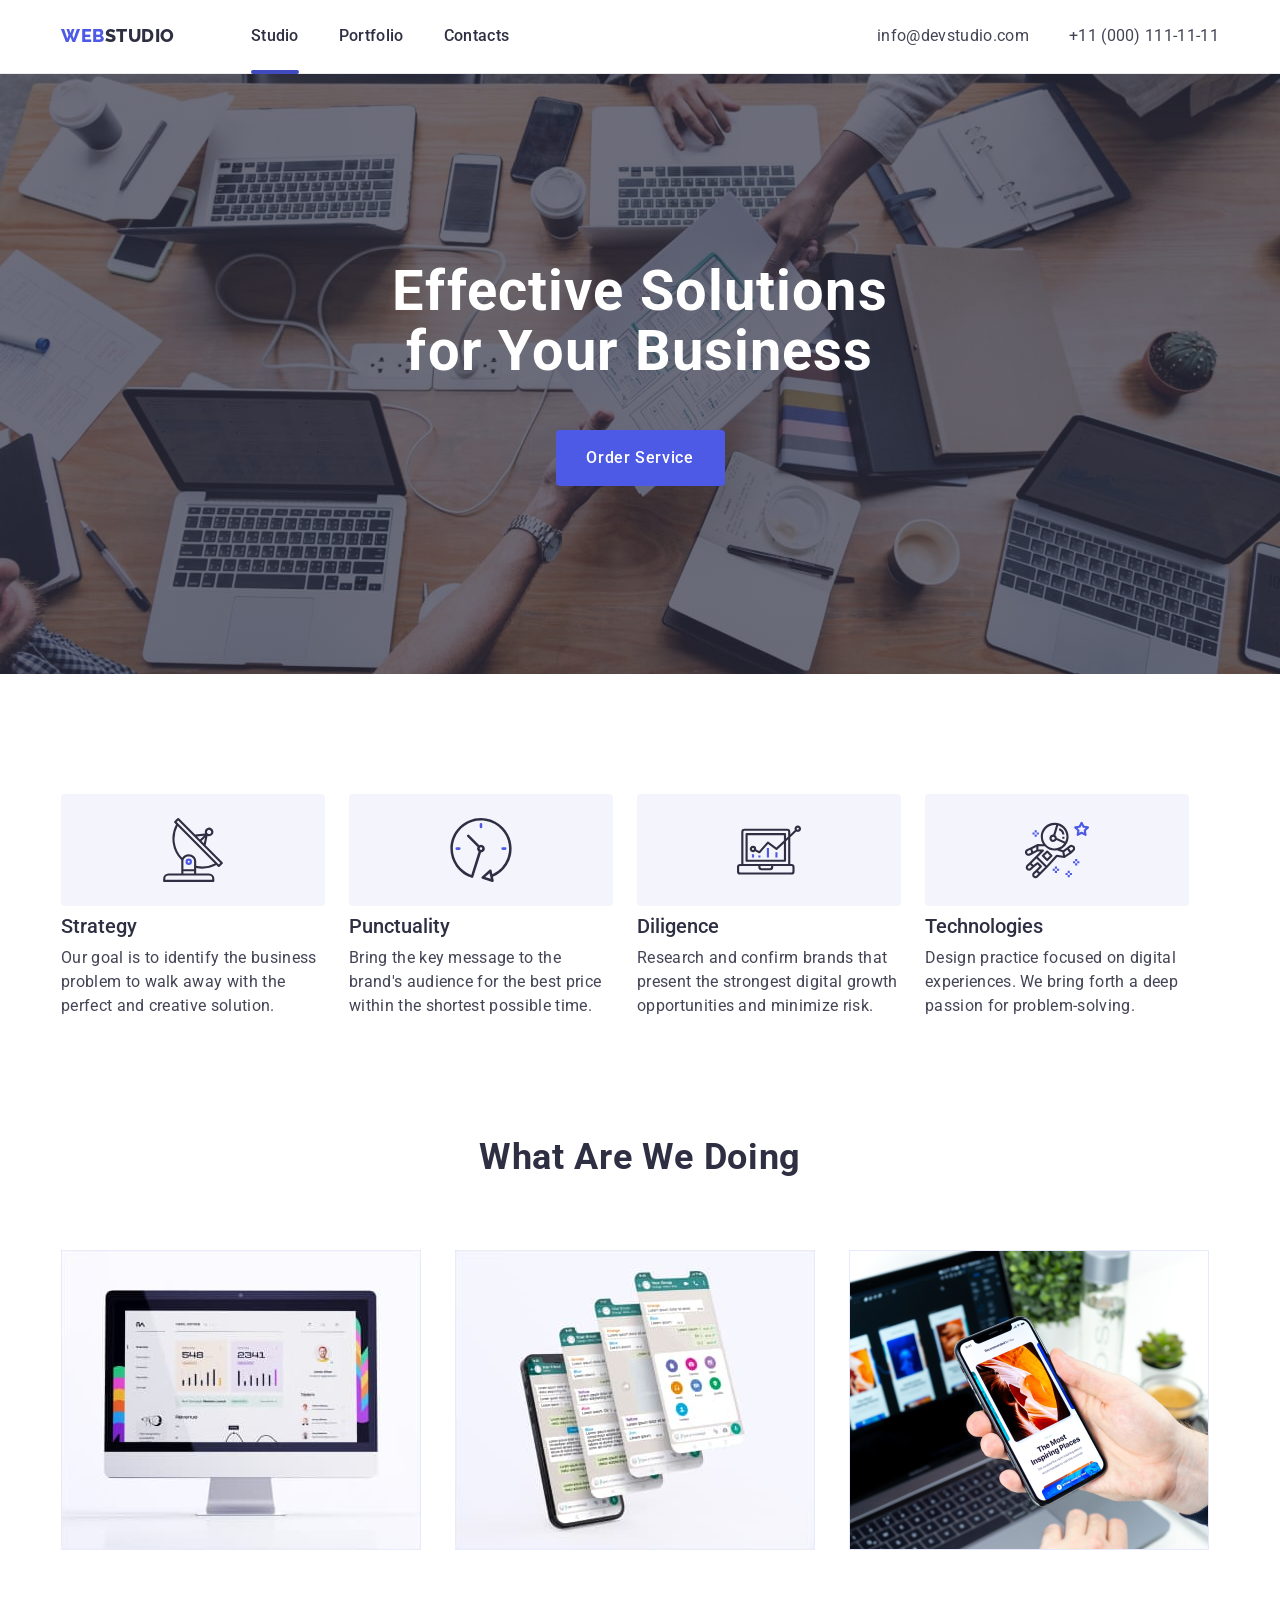
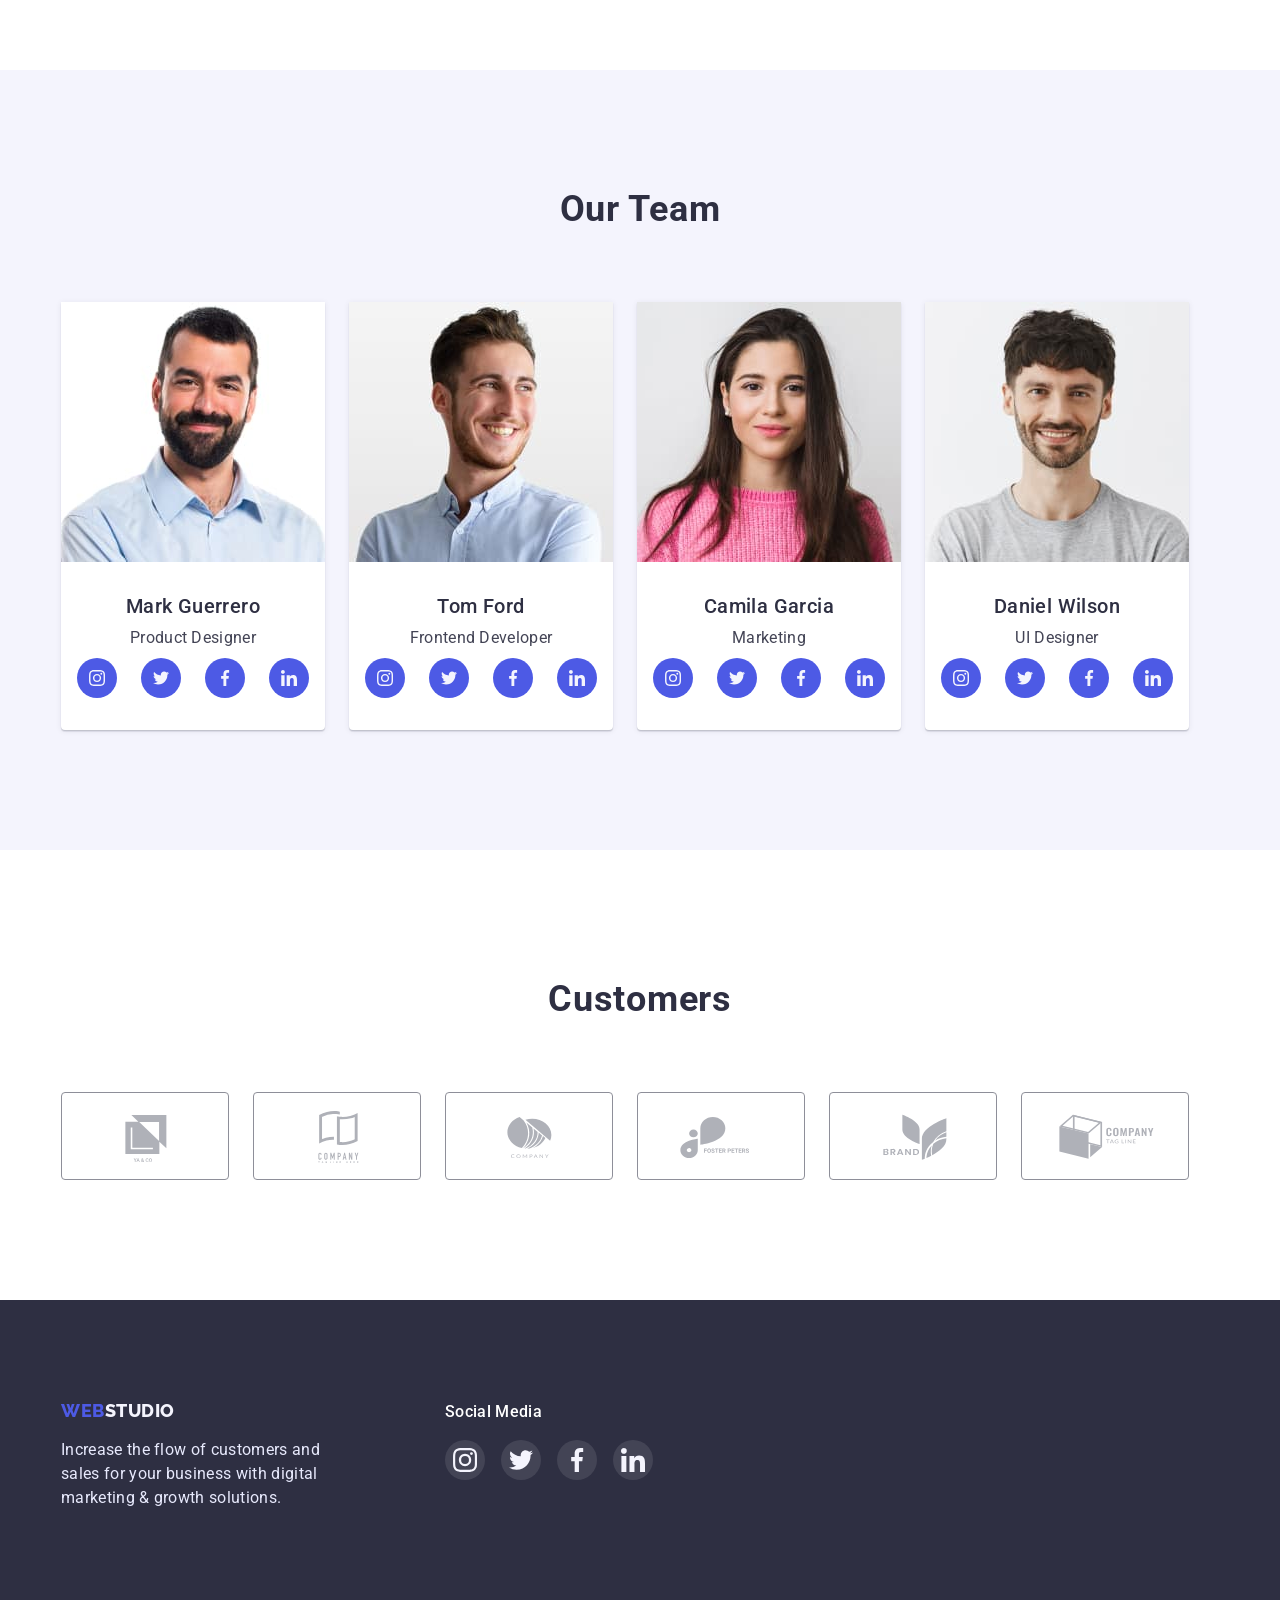
==== commit 82cf7993: "hw-5-is-completed" ====
--- a/index.html
+++ b/index.html
@@ -284,7 +284,7 @@
                         </li>
                         <li class="customers-soc-item">
                             <a class="customers-soc-link link" href>
-                                <svg width="104" height="56">
+                                <svg class="customers-soc-icon" width="104" height="56">
                                     <use href="./images/icons.svg.svg#icon-Logo-4"></use>
                                 </svg>
                             </a>
@@ -350,7 +350,11 @@
 </footer>
 <div class="backdrop is-hidden" data-modal>
     <div class="modal">
-    <button type="button" class="section-btn-close" data-modal-close>x</button>
+    <button type="button" class="modal-close" data-modal-close>
+        <svg class="modal-icon" width="8" height="8">
+            <use href="./images/icons.svg.svg#icon-vector"></use>
+        </svg>
+    </button>
     </div>
     </div>
     <script src="./js/modal.js"></script>
--- a/css/styles.css
+++ b/css/styles.css
@@ -127,7 +127,7 @@
 line-height: 1.5;
 letter-spacing: 0.02em;
 color: var(--primary-title-color);
-transition-property: background-color;
+transition-property: color;
 transition-duration: 250ms;
 transition-timing-function: cubic-bezier(0.4, 0, 0.2, 1);
 }
@@ -143,7 +143,7 @@
 line-height: 1.5;
 letter-spacing: 0.02em;
 color: var(--secondary-title-color);
-transition-property: background-color;
+transition-property: color;
 transition-duration: 250ms;
 transition-timing-function: cubic-bezier(0.4, 0, 0.2, 1);
 }
@@ -154,7 +154,7 @@
 line-height: 1.5;
 letter-spacing: 0.02em;
 color: var(--secondary-title-color);
-transition-property: background-color;
+transition-property: color;
 transition-duration: 250ms;
 transition-timing-function: cubic-bezier(0.4, 0, 0.2, 1);
 }
@@ -218,6 +218,7 @@
 background: #4D5AE5;
 align-items: center;
 border-radius: 4px;
+border: 0;
 cursor: pointer;
 transition-property: background-color;
 transition-duration: 250ms;
@@ -411,14 +412,12 @@
 align-items: center;
 justify-content: center;
 fill: #AFB1B8;
-transition-property: fill;
-transition-duration: 250ms;
-transition-timing-function: cubic-bezier(0.4, 0, 0.2, 1);
-}
+}
+
 
 .customers-soc-link:is(:hover, :focus) {
 border-color: #404BBF;
-fill:#404BBF;
+fill: #404BBF;
 }
 
 /*------------footer-------------*/
@@ -546,6 +545,7 @@
 letter-spacing: 0.04em;
 color: #4D5AE5;
 background-color:#F4F4FD;
+box-shadow: 0px 3px 1px rgba(0, 0, 0, 0.1), 0px 2px 1px rgba(0, 0, 0, 0.08), 0px 2px 2px rgba(0, 0, 0, 0.12);
 border: 1px solid #E7E9FC;
 border-radius: 4px;
 cursor: pointer;
@@ -553,7 +553,7 @@
 padding-bottom: 12px;
 padding-right: 24px;
 padding-left: 24px;
-transition-property: background-color;
+transition-property: background-color, color;
 transition-duration: 250ms;
 transition-timing-function: cubic-bezier(0.4, 0, 0.2, 1);
 }
@@ -562,7 +562,7 @@
 .portfolio-item:focus {
 background: #404BBF;
 color:#FFFFFF;
-box-shadow: 0px 3px 1px rgba(0, 0, 0, 0.1), 0px 2px 1px rgba(0, 0, 0, 0.08), 0px 2px 2px rgba(0, 0, 0, 0.12);
+
 }
 
 .portfolio-about {
@@ -589,6 +589,7 @@
 color: #F4F4FD;
 background: #4D5AE5;
 transform: translateY(100%);
+transition-property: transform;
 transition-duration: 250ms;
 transition-timing-function: cubic-bezier(0.4, 0, 0.2, 1);
 overflow: auto;
@@ -601,6 +602,13 @@
 
 .portfolio-about-item:not(:nth-child(n + 7)) {
 margin-bottom: 48px;
+}
+
+.portfolio-about-item {
+transition-property: box-shadow;
+transition-duration: 250ms;
+transition-timing-function: cubic-bezier(0.4, 0, 0.2, 1);
+
 }
 
 .portfolio-about-item:hover,
@@ -636,44 +644,56 @@
 }
 
 /*------modal------*/
-
 .backdrop {
 position: fixed;
-top: 0;
+top:0;
 width: 100%;
 height: 100%;
-background:rgba(0, 0, 0, 0.2);
-display: flex;
-align-items: center;
-justify-content: center;
-}
-
-.backdrop.is-hidden {
+background: rgba(46, 47, 66, 0.4);
+transition: opacity 250ms linear, visibility 250ms linear;
+}
+
+.modal {
+position: absolute;
+top: 50%;
+left: 50%;
+transform: translate(-50%, -50%) skew(0);
+width: 408px;
+min-height: 576px;
+background-color: #FCFCFC;
+box-shadow: 0px 1px 1px rgba(0, 0, 0, 0.14), 0px 1px 3px rgba(0, 0, 0, 0.12), 0px 2px 1px rgba(0, 0, 0, 0.2);
+border-radius: 4px;
+padding: 24px;
+transition: transform 250ms linear;
+}
+
+.backdrop.is-hidden .modal {
+transform: translate(-50%, -50%) skew(90deg);
+}
+
+.modal-close {
+width: 24px;
+height: 24px;
+background-color: #E7E9FC;
+border: 1px solid rgba(0, 0, 0, 0.1);
+border-radius: 50%;
+display: flex;
+align-items: center;
+justify-content: center;
+margin-left: auto;
+padding: 0;
+}
+
+.is-hidden {
 opacity: 0;
 visibility: hidden;
 pointer-events: none;
 }
 
-.modal {
-position: relative;
-width: 408px;
-height: 576px;
-background: #FCFCFC;
-box-shadow: 0px 1px 1px rgba(0, 0, 0, 0.14), 0px 1px 3px rgba(0, 0, 0, 0.12), 0px 2px 1px rgba(0, 0, 0, 0.2);
-border-radius: 4px;
-}
-
-.section-btn-close {
-position: absolute;
-right: 8px;
-top: 8px;
-background-color:#E7E9FC;
-border-radius: 50%;
-width: 24px;
-height: 24px;
-border: 1px solid rgba(0, 0, 0, 0.1);
-box-sizing: border-box;
-}
-
-
-
+
+
+
+
+
+
+
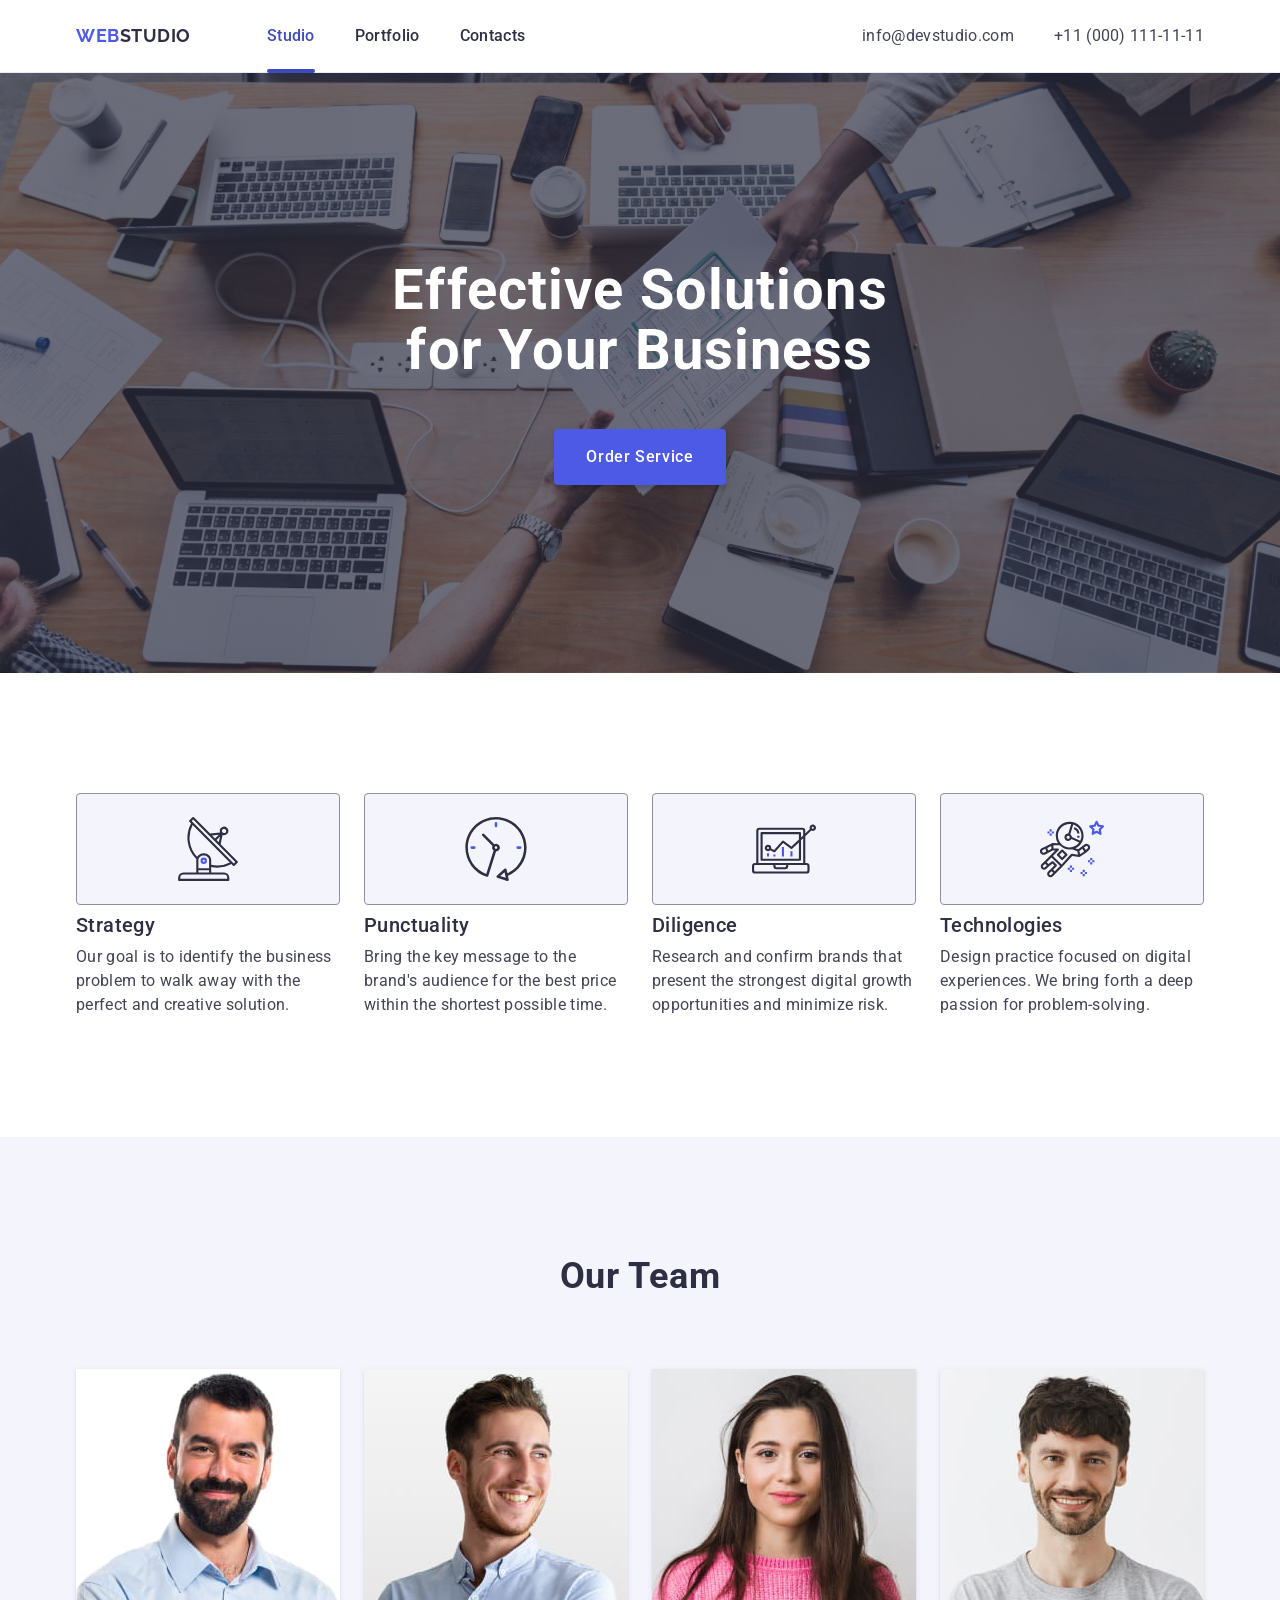
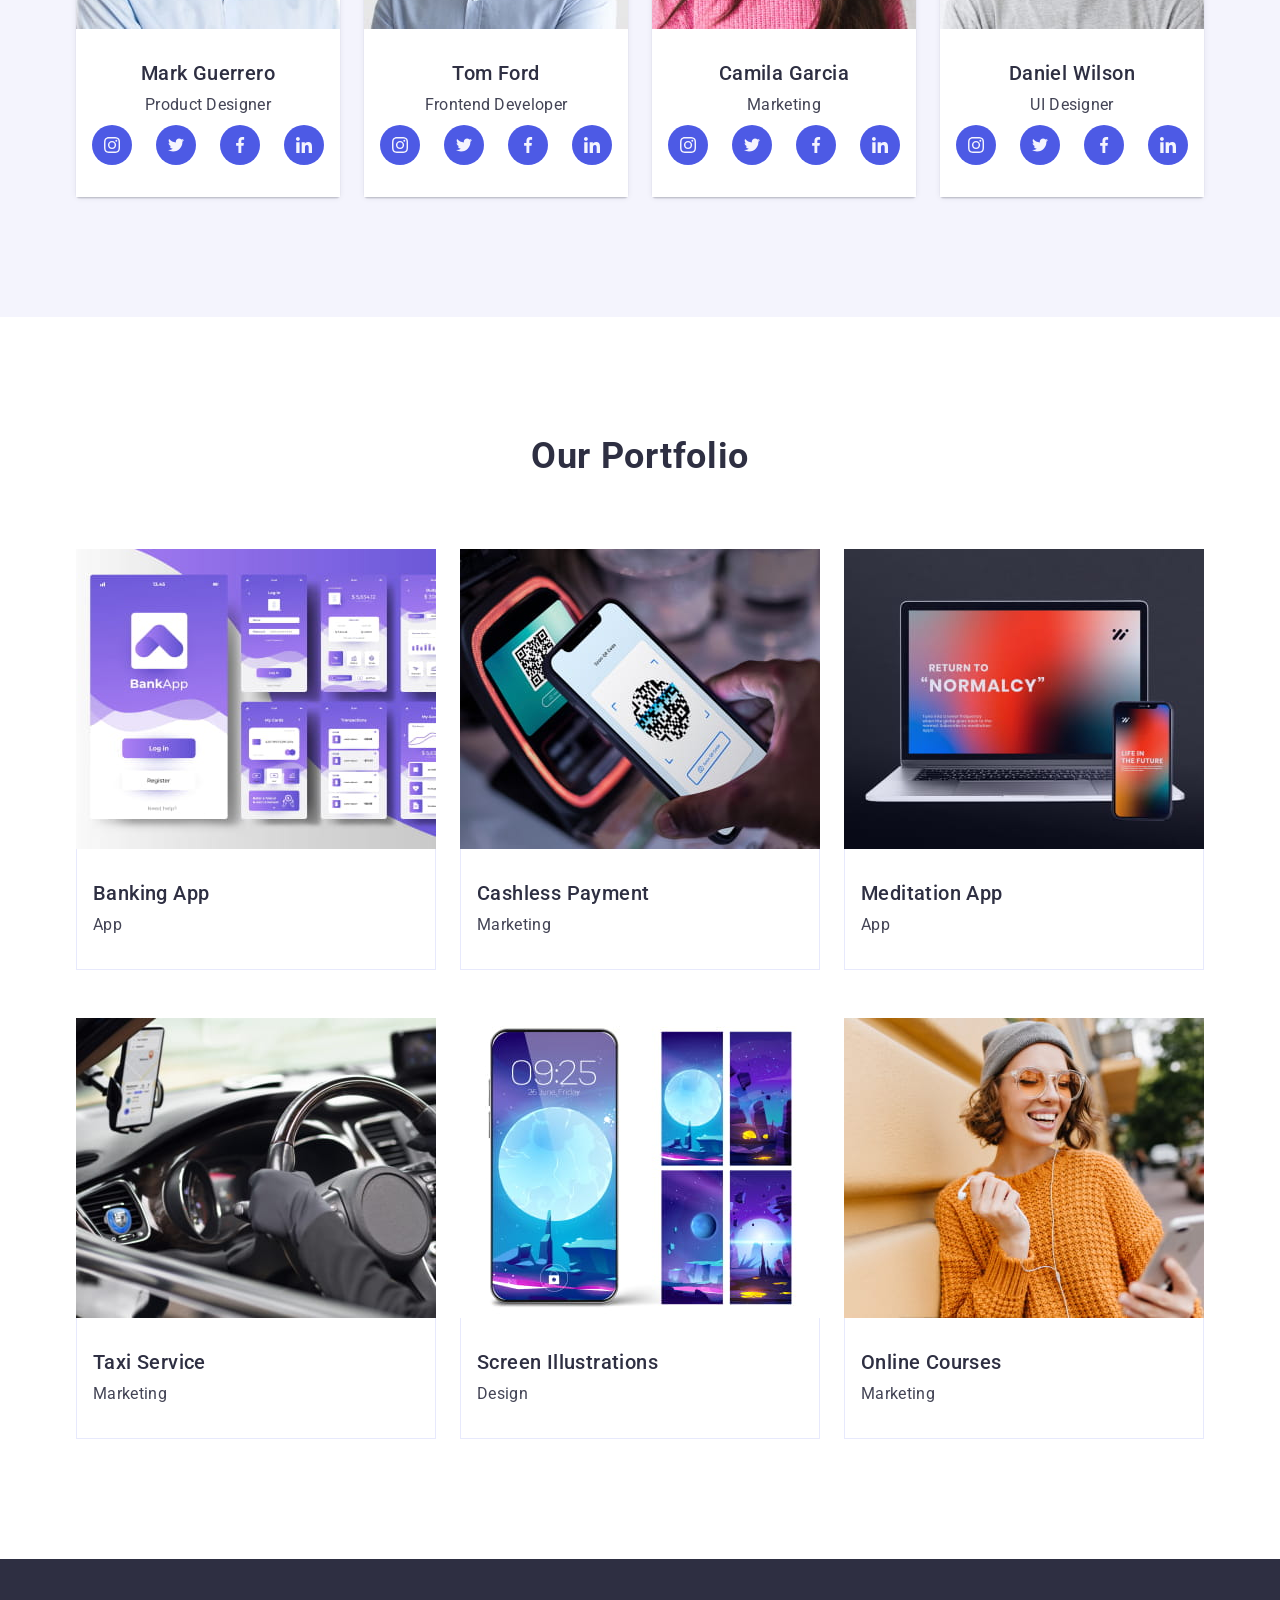
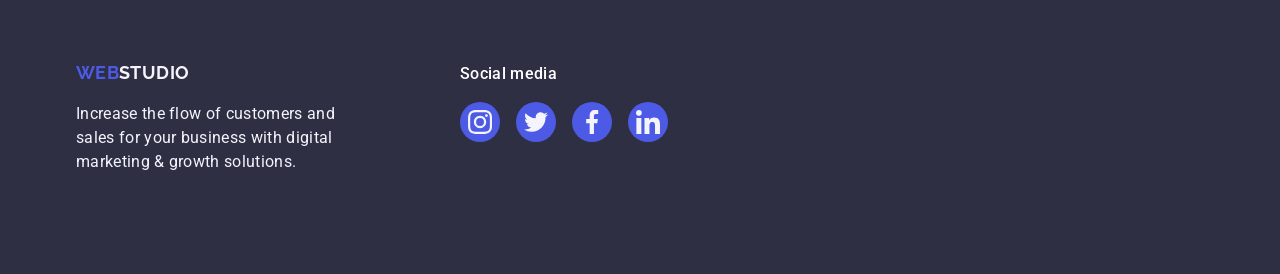
==== commit 747f07b0: "Initial commit" ====
--- a/index.html
+++ b/index.html
@@ -1,362 +1,652 @@
 <!DOCTYPE html>
 <html lang="en">
-<head>
-    <meta charset="UTF-8">
-    <meta http-equiv="X-UA-Compatible" content="IE=edge">
-    <meta name="viewport" content="width=device-width, initial-scale=1.0">
-    <title>Studio</title>
-    <link rel="preconnect" href="https://fonts.googleapis.com">
-<link rel="preconnect" href="https://fonts.gstatic.com" crossorigin>
-<link href="https://fonts.googleapis.com/css2?family=Raleway:wght@800&family=Roboto:wght@400;500;700;900&display=swap" rel="stylesheet">
-    <link rel="stylesheet" href="https://cdnjs.cloudflare.com/ajax/libs/modern-normalize/1.1.0/modern-normalize.min.css" integrity="sha512-wpPYUAdjBVSE4KJnH1VR1HeZfpl1ub8YT/NKx4PuQ5NmX2tKuGu6U/JRp5y+Y8XG2tV+wKQpNHVUX03MfMFn9Q==" crossorigin="anonymous" referrerpolicy="no-referrer" />
-<link rel="stylesheet" href="./css/styles.css">
-</head>
-<body>
-    <header class="header">
-        <div class="container header-container">
-        <nav class="header-navigation">
-            <a href="./index.html" class="header-logo link">Web<span class="header-logo-item">Studio</span></a>
-          <ul class="header-list list">
-            <li class="header-item">
-              <a class="header-link link current" href="">Studio</a>
-            </li>
-            <li class="header-item">
-              <a class="header-link link" href="./portfolio.html">Portfolio</a>
-            </li>
-            <li class="header-item">
-              <a class="header-link link" href="">Contacts</a>
+  <head>
+    <meta charset="UTF-8" />
+    <meta name="viewport" content="width=device-width, initial-scale=1.0" />
+    <title>WebStudio</title>
+    <!-- Попереднє з'єднання для оптимізації -->
+    <link rel="preconnect" href="https://fonts.googleapis.com" />
+    <link rel="preconnect" href="https://fonts.gstatic.com" crossorigin />
+    <!-- Підключення шрифтів -->
+    <link
+      href="https://fonts.googleapis.com/css2?family=Raleway:wght@700&family=Roboto:wght@400;500;700&display=swap"
+      rel="stylesheet"
+    />
+    <!-- Підключення нормалізатора стилів -->
+    <link
+      rel="stylesheet"
+      href="https://cdnjs.cloudflare.com/ajax/libs/modern-normalize/1.1.0/modern-normalize.min.css"
+    />
+    <!-- Піключення мого файлу зі стилями -->
+    <link rel="stylesheet" href="./css/styles.css" />
+  </head>
+  <body>
+    <!--header -->
+    <header class="header-page">
+      <div class="header-container container">
+        <nav class="header-nav">
+          <a href="./index.html" class="logo"
+            >Web<span class="logo-dark">Studio</span></a
+          >
+          <ul class="nav-list">
+            <li class="nav-item">
+              <a class="nav-link active" href="#hero">Studio</a>
+            </li>
+            <li class="nav-item">
+              <a class="nav-link" href="#portfolio">Portfolio</a>
+            </li>
+            <li class="nav-item">
+              <a class="nav-link" href="#contacts">Contacts</a>
             </li>
           </ul>
         </nav>
-            <ul class="header-pre-contacts">
-                <li class="header-contacts list">
-            <a class="header-mail link" href="mailto:info@devstudio.com">info@devstudio.com</a>
-                </li>
-                <li class="header-contacts list">
-            <a class="header-tel link" href="tel:+110001111111">+11 (000) 111-11-11</a>
-                </li>
-            </ul>
-            </div>
-      </header>
-      <main>
-        <section class="section-button">
-            <div class="container section-button-container">
-            <h1 class="section-title">Effective Solutions for Your Business</h1>
-        <button class="section-btn" type="button" data-modal-open >Order Service</button>
-    </div>    
-    </section>
-        <section class="hero">
-            <div class="container hero-container">
-        <h2 hidden>our features</h2>
-        <ul class="hero-list list">
-            <li class="hero-item">
-                <div class="hero-icon">
-        <svg class="hero-after-icon">
-         <use href="./images/icons.svg.svg#icon-antenna"></use>
-        </svg>
-       </div>
-                <h3 class="hero-title">Strategy</h3>
-                <p class="hero-text">Our goal is to identify the business problem to walk away with the perfect and creative solution.</p>
-            </li>
-            <li class="hero-item">
-                <div class="hero-icon">
-        <svg class="hero-after-icon">
-         <use href="./images/icons.svg.svg#icon-clock"></use>
-        </svg>
-       </div>
-                <h3 class="hero-title">Punctuality</h3>
-                <p class="hero-text">Bring the key message to the brand's audience for the best price within the shortest possible time.</p>
-            </li>
-            <li class="hero-item">
-                <div class="hero-icon">
-        <svg class="hero-after-icon">
-         <use href="./images/icons.svg.svg#icon-diagram""></use>
-        </svg>
-       </div>
-                <h3 class="hero-title">Diligence</h3>
-                <p class="hero-text">Research and confirm brands that present the strongest digital growth opportunities and minimize risk.</p>
-            </li>
-            <li class="hero-item">
-                <div class="hero-icon">
-        <svg class="hero-after-icon">
-         <use href="./images/icons.svg.svg#icon-astronaut"></use>
-        </svg>
-       </div>
-                <h3 class="hero-title">Technologies</h3>
-                <p class="hero-text">Design practice focused on digital experiences. We bring forth a deep passion for problem-solving.</p>
-            </li>
-        </ul>
+        <address class="contacts" id="contacts">
+          <ul class="list">
+            <li class="contacts-item">
+              <a class="contacts-link" href="mailto:info@devstudio.com"
+                >info@devstudio.com</a
+              >
+            </li>
+            <li class="contacts-item">
+              <a class="contacts-link" href="tel:+110001111111"
+                >+11 (000) 111-11-11</a
+              >
+            </li>
+          </ul>
+        </address>
+      </div>
+    </header>
+    <main>
+      <!-- section -->
+      <section class="hero">
+        <div class="hero-container container">
+          <h1 class="hero-title">Effective Solutions for Your Business</h1>
+          <button class="button btn-primary" type="button">
+            Order Service
+          </button>
         </div>
-        </section>
-        <section class="about">
-            <div class="container">
-        <h2 class="about-title ">What are we doing</h2>
-        <ul class="about-pre-title list">
-            <li class="about-after-title"><img src="./images/computer.jpg" alt="computer" width="360" /></li>
-            <li class="about-after-title">
-                <img src="./images/screens.jpg" alt="screens of phone" width="360" />
-            </li>
-            <li class="about-after-title">
-                <img src="./images/hand.jpg" alt="laptop and phone" width="360" />
-            </li>
-        </ul>
+      </section>
+      <!-- section advantages -->
+      <section class="advantages">
+        <div class="container">
+          <h2 class="visually-hidden">Advantages</h2>
+          <ul class="advantages-list">
+            <li class="advantages-item">
+              <div class="advantages-wrapper">
+                <svg class="advantages-icon" width="64" height="64">
+                  <use href="./images/icons.svg#icon-antenna"></use>
+                </svg>
+              </div>
+              <h3 class="advantages-title">Strategy</h3>
+              <p class="advantages-text">
+                Our goal is to identify the business problem to walk away with
+                the perfect and creative solution.
+              </p>
+            </li>
+            <li class="advantages-item">
+              <div class="advantages-wrapper">
+                <svg class="advantages-icon" width="64" height="64">
+                  <use href="./images/icons.svg#icon-clock"></use>
+                </svg>
+              </div>
+              <h3 class="advantages-title">Punctuality</h3>
+              <p class="advantages-text">
+                Bring the key message to the brand's audience for the best price
+                within the shortest possible time.
+              </p>
+            </li>
+            <li class="advantages-item">
+              <div class="advantages-wrapper">
+                <svg class="advantages-icon" width="64" height="64">
+                  <use href="./images/icons.svg#icon-diagram"></use>
+                </svg>
+              </div>
+              <h3 class="advantages-title">Diligence</h3>
+              <p class="advantages-text">
+                Research and confirm brands that present the strongest digital
+                growth opportunities and minimize risk.
+              </p>
+            </li>
+            <li class="advantages-item">
+              <div class="advantages-wrapper">
+                <svg class="advantages-icon" width="64" height="64">
+                  <use href="./images/icons.svg#icon-astronaut"></use>
+                </svg>
+              </div>
+              <h3 class="advantages-title">Technologies</h3>
+              <p class="advantages-text">
+                Design practice focused on digital experiences. We bring forth a
+                deep passion for problem-solving.
+              </p>
+            </li>
+          </ul>
         </div>
-        </section>
-        <section class="team">
-            <div class="container team-container">
-            <h2 class="team-title">Our Team</h2>
-            <ul class="team-list list">
-                <li class="team-item">
-                    <img src="./images/team-1.jpg" alt="Photo" width="264" />
-                    <div class="team-border">
-                    <h3 class="team-after-title">Mark Guerrero</h3>
-                    <p class="team-text">Product Designer</p>
-                    <ul class="team-soc-list list">
-                        <li class="team-soc-item">
-                            <a class="team-soc-link link" href>
-                                <svg class="team-soc-icon" width="16" height="16">
-                                    <use href="./images/icons.svg.svg#icon-instagram"></use>
-                                </svg>
-                            </a>
-                        </li>
-                        <li class="team-soc-item">
-                            <a class="team-soc-link link" href>
-                                <svg class="team-soc-icon" width="16" height="16">
-                                    <use href="./images/icons.svg.svg#icon-twitter"></use>
-                                </svg>
-                            </a>
-                        </li>
-                        <li class="team-soc-item">
-                            <a class="team-soc-link link" href>
-                                 <svg class="team-soc-icon" width="16" height="16">
-                                    <use href="./images/icons.svg.svg#icon-facebook"></use>
-                                </svg>
-                            </a>
-                        </li>
-                        <li class="team-soc-item">
-                            <a class="team-soc-link link" href>
-                                 <svg class="team-soc-icon" width="16" height="16">
-                                    <use href="./images/icons.svg.svg#icon-linkedin"></use>
-                                </svg>
-                            </a>
-                        </li>
-                    </ul>
-                </div>
-                </li>
-                <li class="team-item">
-                    <img src="./images/team-2.jpg" alt="Photo" width="264" />
-                    <div class="team-border">
-                    <h3 class="team-after-title">Tom Ford</h3>
-                    <p class="team-text">Frontend Developer</p>
-                    <ul class="team-soc-list list">
-                        <li class="team-soc-item">
-                            <a class="team-soc-link link" href>
-                                <svg class="team-soc-icon" width="16" height="16">
-                                    <use href="./images/icons.svg.svg#icon-instagram"></use>
-                                </svg>
-                            </a>
-                        </li>
-                        <li class="team-soc-item">
-                            <a class="team-soc-link link" href>
-                                <svg class="team-soc-icon" width="16" height="16">
-                                    <use href="./images/icons.svg.svg#icon-twitter"></use>
-                                </svg>
-                            </a>
-                        </li>
-                        <li class="team-soc-item">
-                            <a class="team-soc-link link" href>
-                                 <svg class="team-soc-icon" width="16" height="16">
-                                    <use href="./images/icons.svg.svg#icon-facebook"></use>
-                                </svg>
-                            </a>
-                        </li>
-                        <li class="team-soc-item">
-                            <a class="team-soc-link link" href>
-                                 <svg class="team-soc-icon" width="16" height="16">
-                                    <use href="./images/icons.svg.svg#icon-linkedin"></use>
-                                </svg>
-                            </a>
-                        </li>
-                    </ul>
-                    </div>
-                </li>
-                <li class="team-item">
-                    <img src="./images/team-3.jpg" alt="Photo" width="264" />
-                    <div class="team-border">
-                    <h3 class="team-after-title">Camila Garcia</h3>
-                    <p class="team-text">Marketing</p>
-                    <ul class="team-soc-list list">
-                        <li class="team-soc-item">
-                            <a class="team-soc-link link" href>
-                                <svg class="team-soc-icon" width="16" height="16">
-                                    <use href="./images/icons.svg.svg#icon-instagram"></use>
-                                </svg>
-                            </a>
-                        </li>
-                        <li class="team-soc-item">
-                            <a class="team-soc-link link" href>
-                                <svg class="team-soc-icon" width="16" height="16">
-                                    <use href="./images/icons.svg.svg#icon-twitter"></use>
-                                </svg>
-                            </a>
-                        </li>
-                        <li class="team-soc-item">
-                            <a class="team-soc-link link" href>
-                                 <svg class="team-soc-icon" width="16" height="16">
-                                    <use href="./images/icons.svg.svg#icon-facebook"></use>
-                                </svg>
-                            </a>
-                        </li>
-                        <li class="team-soc-item">
-                            <a class="team-soc-link link" href>
-                                 <svg class="team-soc-icon" width="16" height="16">
-                                    <use href="./images/icons.svg.svg#icon-linkedin"></use>
-                                </svg>
-                            </a>
-                        </li>
-                    </ul>
-                    </div>
-                </li>
-                <li class="team-item">
-                    <img src="./images/team-4.jpg" alt="Photo" width="264" />
-                    <div class="team-border">
-                    <h3 class="team-after-title">Daniel Wilson</h3>
-                    <p class="team-text">UI Designer</p>
-                    <ul class="team-soc-list list">
-                        <li class="team-soc-item">
-                            <a class="team-soc-link link" href>
-                                <svg class="team-soc-icon" width="16" height="16">
-                                    <use href="./images/icons.svg.svg#icon-instagram"></use>
-                                </svg>
-                            </a>
-                        </li>
-                        <li class="team-soc-item">
-                            <a class="team-soc-link link" href>
-                                <svg class="team-soc-icon" width="16" height="16">
-                                    <use href="./images/icons.svg.svg#icon-twitter"></use>
-                                </svg>
-                            </a>
-                        </li>
-                        <li class="team-soc-item">
-                            <a class="team-soc-link link" href>
-                                 <svg class="team-soc-icon" width="16" height="16">
-                                    <use href="./images/icons.svg.svg#icon-facebook"></use>
-                                </svg>
-                            </a>
-                        </li>
-                        <li class="team-soc-item">
-                            <a class="team-soc-link link" href>
-                                 <svg class="team-soc-icon" width="16" height="16">
-                                    <use href="./images/icons.svg.svg#icon-linkedin"></use>
-                                </svg>
-                            </a>
-                        </li>
-                    </ul>
-                    </div>
-                </li>
-            </ul>
-            </div>
-        </section>
-        <section class="customers">
-<div class="container">
-    <h2 class="customers-title">Customers</h2>
-<ul class="customers-soc-list list">
-                        <li class="customers-soc-item">
-                            <a class="customers-soc-link link" href>
-                                <svg class="customers-soc-icon" width="104" height="56">
-                                    <use href="./images/icons.svg.svg#icon-Logo-1"></use>
-                                </svg>
-                            </a>
-                        </li>
-                        <li class="customers-soc-item">
-                            <a class="customers-soc-link link" href>
-                                <svg class="customers-soc-icon" width="104" height="56">
-                                    <use class="customers-soc-icon-use" href="./images/icons.svg.svg#icon-Logo-2"></use>
-                                </svg>
-                            </a>
-                        </li>
-                        <li class="customers-soc-item">
-                            <a class="customers-soc-link link" href>
-                                <svg class="customers-soc-icon" width="104" height="56">
-                                    <use href="./images/icons.svg.svg#icon-Logo-3"></use>
-                                </svg>
-                            </a>
-                        </li>
-                        <li class="customers-soc-item">
-                            <a class="customers-soc-link link" href>
-                                <svg class="customers-soc-icon" width="104" height="56">
-                                    <use href="./images/icons.svg.svg#icon-Logo-4"></use>
-                                </svg>
-                            </a>
-                        </li>
-                        <li class="customers-soc-item">
-                            <a class="customers-soc-link link" href>
-                                <svg class="customers-soc-icon" width="104" height="56">
-                                    <use href="./images/icons.svg.svg#icon-Logo-5"></use>
-                                </svg>
-                            </a>
-                        </li>
-                        <li class="customers-soc-item">
-                            <a class="customers-soc-link link" href>
-                                <svg class="customers-soc-icon" width="104" height="56">
-                                    <use href="./images/icons.svg.svg#icon-Logo-6"></use>
-                                </svg>
-                            </a>
-                        </li>
-      </main>
-<footer class="footer">
-    <div class="container footer-container">
-        <div class="footer-logo-text">
+      </section>
+      <!-- section our team -->
+      <section class="team">
+        <div class="container">
+          <h2 class="team-header">Our Team</h2>
+          <ul class="team-list">
+            <li class="team-item">
+              <img
+                src="./images/mark_guerrero.jpg"
+                alt="Mark Guerrero"
+                width="264"
+                height="260"
+              />
+              <div class="team-info">
+                <h3 class="team-title">Mark Guerrero</h3>
+                <p class="team-text">Product Designer</p>
+                <ul class="team-social-list">
+                  <li class="team-social-item">
+                    <a
+                      class="team-social-link"
+                      href="https://instagram.com"
+                      rel="noopener noreferrer"
+                      target="_blank"
+                    >
+                      <svg
+                        class="team-social-icon"
+                        fill="#f4f4fd"
+                        width="16"
+                        height="16"
+                      >
+                        <use href="./images/icons.svg#icon-instagram"></use>
+                      </svg>
+                    </a>
+                  </li>
+                  <li class="team-social-item">
+                    <a
+                      class="team-social-link"
+                      href="https://twitter.com"
+                      rel="noopener noreferrer"
+                      target="_blank"
+                    >
+                      <svg
+                        class="team-social-icon"
+                        fill="#f4f4fd"
+                        width="16"
+                        height="16"
+                      >
+                        <use href="./images/icons.svg#icon-twitter"></use>
+                      </svg>
+                    </a>
+                  </li>
+                  <li class="team-social-item">
+                    <a
+                      class="team-social-link"
+                      href="https://facebook.com"
+                      rel="noopener noreferrer"
+                      target="_blank"
+                    >
+                      <svg
+                        class="team-social-icon"
+                        fill="#f4f4fd"
+                        width="16"
+                        height="16"
+                      >
+                        <use href="./images/icons.svg#icon-facebook"></use>
+                      </svg>
+                    </a>
+                  </li>
+                  <li class="team-social-item">
+                    <a
+                      class="team-social-link"
+                      href="https://linkedin.com"
+                      rel="noopener noreferrer"
+                      target="_blank"
+                    >
+                      <svg
+                        class="team-social-icon"
+                        fill="#f4f4fd"
+                        width="16"
+                        height="16"
+                      >
+                        <use href="./images/icons.svg#icon-linkedin"></use>
+                      </svg>
+                    </a>
+                  </li>
+                </ul>
+              </div>
+            </li>
+            <li class="team-item">
+              <img
+                src="./images/tom_ford.jpg"
+                alt="Tom Ford"
+                width="264"
+                height="260"
+              />
+              <div class="team-info">
+                <h3 class="team-title">Tom Ford</h3>
+                <p class="team-text">Frontend Developer</p>
+                <ul class="team-social-list">
+                  <li class="team-social-item">
+                    <a
+                      class="team-social-link"
+                      href="https://instagram.com"
+                      rel="noopener noreferrer"
+                      target="_blank"
+                    >
+                      <svg
+                        class="team-social-icon"
+                        fill="#f4f4fd"
+                        width="16"
+                        height="16"
+                      >
+                        <use href="./images/icons.svg#icon-instagram"></use>
+                      </svg>
+                    </a>
+                  </li>
+                  <li class="team-social-item">
+                    <a
+                      class="team-social-link"
+                      href="https://twitter.com"
+                      rel="noopener noreferrer"
+                      target="_blank"
+                    >
+                      <svg
+                        class="team-social-icon"
+                        fill="#f4f4fd"
+                        width="16"
+                        height="16"
+                      >
+                        <use href="./images/icons.svg#icon-twitter"></use>
+                      </svg>
+                    </a>
+                  </li>
+                  <li class="team-social-item">
+                    <a
+                      class="team-social-link"
+                      href="https://facebook.com"
+                      rel="noopener noreferrer"
+                      target="_blank"
+                    >
+                      <svg
+                        class="team-social-icon"
+                        fill="#f4f4fd"
+                        width="16"
+                        height="16"
+                      >
+                        <use href="./images/icons.svg#icon-facebook"></use>
+                      </svg>
+                    </a>
+                  </li>
+                  <li class="team-social-item">
+                    <a
+                      class="team-social-link"
+                      href="https://linkedin.com"
+                      rel="noopener noreferrer"
+                      target="_blank"
+                    >
+                      <svg
+                        class="team-social-icon"
+                        fill="#f4f4fd"
+                        width="16"
+                        height="16"
+                      >
+                        <use href="./images/icons.svg#icon-linkedin"></use>
+                      </svg>
+                    </a>
+                  </li>
+                </ul>
+              </div>
+            </li>
+            <li class="team-item">
+              <img
+                src="./images/camila_garcia.jpg"
+                alt="Camila Garcia"
+                width="264"
+                height="260"
+              />
+              <div class="team-info">
+                <h3 class="team-title">Camila Garcia</h3>
+                <p class="team-text">Marketing</p>
+                <ul class="team-social-list">
+                  <li class="team-social-item">
+                    <a
+                      class="team-social-link"
+                      href="https://instagram.com"
+                      rel="noopener noreferrer"
+                      target="_blank"
+                    >
+                      <svg
+                        class="team-social-icon"
+                        fill="#f4f4fd"
+                        width="16"
+                        height="16"
+                      >
+                        <use href="./images/icons.svg#icon-instagram"></use>
+                      </svg>
+                    </a>
+                  </li>
+                  <li class="team-social-item">
+                    <a
+                      class="team-social-link"
+                      href="https://twitter.com"
+                      rel="noopener noreferrer"
+                      target="_blank"
+                    >
+                      <svg
+                        class="team-social-icon"
+                        fill="#f4f4fd"
+                        width="16"
+                        height="16"
+                      >
+                        <use href="./images/icons.svg#icon-twitter"></use>
+                      </svg>
+                    </a>
+                  </li>
+                  <li class="team-social-item">
+                    <a
+                      class="team-social-link"
+                      href="https://facebook.com"
+                      rel="noopener noreferrer"
+                      target="_blank"
+                    >
+                      <svg
+                        class="team-social-icon"
+                        fill="#f4f4fd"
+                        width="16"
+                        height="16"
+                      >
+                        <use href="./images/icons.svg#icon-facebook"></use>
+                      </svg>
+                    </a>
+                  </li>
+                  <li class="team-social-item">
+                    <a
+                      class="team-social-link"
+                      href="https://linkedin.com"
+                      rel="noopener noreferrer"
+                      target="_blank"
+                    >
+                      <svg
+                        class="team-social-icon"
+                        fill="#f4f4fd"
+                        width="16"
+                        height="16"
+                      >
+                        <use href="./images/icons.svg#icon-linkedin"></use>
+                      </svg>
+                    </a>
+                  </li>
+                </ul>
+              </div>
+            </li>
+            <li class="team-item">
+              <img
+                src="./images/daniel_wilson.jpg"
+                alt="Daniel Wilson"
+                width="264"
+                height="260"
+              />
+              <div class="team-info">
+                <h3 class="team-title">Daniel Wilson</h3>
+                <p class="team-text">UI Designer</p>
+                <ul class="team-social-list">
+                  <li class="team-social-item">
+                    <a
+                      class="team-social-link"
+                      href="https://instagram.com"
+                      rel="noopener noreferrer"
+                      target="_blank"
+                    >
+                      <svg
+                        class="team-social-icon"
+                        fill="#f4f4fd"
+                        width="16"
+                        height="16"
+                      >
+                        <use href="./images/icons.svg#icon-instagram"></use>
+                      </svg>
+                    </a>
+                  </li>
+                  <li class="team-social-item">
+                    <a
+                      class="team-social-link"
+                      href="https://twitter.com"
+                      rel="noopener noreferrer"
+                      target="_blank"
+                    >
+                      <svg
+                        class="team-social-icon"
+                        fill="#f4f4fd"
+                        width="16"
+                        height="16"
+                      >
+                        <use href="./images/icons.svg#icon-twitter"></use>
+                      </svg>
+                    </a>
+                  </li>
+                  <li class="team-social-item">
+                    <a
+                      class="team-social-link"
+                      href="https://facebook.com"
+                      rel="noopener noreferrer"
+                      target="_blank"
+                    >
+                      <svg
+                        class="team-social-icon"
+                        fill="#f4f4fd"
+                        width="16"
+                        height="16"
+                      >
+                        <use href="./images/icons.svg#icon-facebook"></use>
+                      </svg>
+                    </a>
+                  </li>
+                  <li class="team-social-item">
+                    <a
+                      class="team-social-link"
+                      href="https://linkedin.com"
+                      rel="noopener noreferrer"
+                      target="_blank"
+                    >
+                      <svg
+                        class="team-social-icon"
+                        fill="#f4f4fd"
+                        width="16"
+                        height="16"
+                      >
+                        <use href="./images/icons.svg#icon-linkedin"></use>
+                      </svg>
+                    </a>
+                  </li>
+                </ul>
+              </div>
+            </li>
+          </ul>
+        </div>
+      </section>
+      <section class="portfolio" id="portfolio">
+        <div class="container">
+          <h2 class="portfolio-header">Our Portfolio</h2>
+          <ul class="portfolio-list">
+            <li class="portfolio-item">
+              <div class="portfolio-thumb">
+                <img
+                  src="./images/banking_app.jpg"
+                  alt="Banking App"
+                  width="360"
+                  height="300"
+                />
+                <p class="portfolio-overlay">
+                  14 Stylish and User-Friendly App Design Concepts · Task
+                  Manager App · Calorie Tracker App · Exotic Fruit Ecommerce App
+                  · Cloud Storage App
+                </p>
+              </div>
+              <div class="portfolio-info">
+                <h3 class="portfolio-title">Banking App</h3>
+                <p class="portfolio-text">App</p>
+              </div>
+            </li>
+            <li class="portfolio-item">
+              <div class="portfolio-thumb">
+                <img
+                  src="./images/cashless_payment.jpg"
+                  alt="Cashless Payment"
+                  width="360"
+                  height="300"
+                />
+                <p class="portfolio-overlay">
+                  14 Stylish and User-Friendly App Design Concepts · Task
+                  Manager App · Calorie Tracker App · Exotic Fruit Ecommerce App
+                  · Cloud Storage App
+                </p>
+              </div>
+              <div class="portfolio-info">
+                <h3 class="portfolio-title">Cashless Payment</h3>
+                <p class="portfolio-text">Marketing</p>
+              </div>
+            </li>
+            <li class="portfolio-item">
+              <div class="portfolio-thumb">
+                <img
+                  src="./images/meditation_app.jpg"
+                  alt="Meditation App"
+                  width="360"
+                  height="300"
+                />
+                <p class="portfolio-overlay">
+                  14 Stylish and User-Friendly App Design Concepts · Task
+                  Manager App · Calorie Tracker App · Exotic Fruit Ecommerce App
+                  · Cloud Storage App
+                </p>
+              </div>
+              <div class="portfolio-info">
+                <h3 class="portfolio-title">Meditation App</h3>
+                <p class="portfolio-text">App</p>
+              </div>
+            </li>
+            <li class="portfolio-item">
+              <div class="portfolio-thumb">
+                <img
+                  src="./images/taxi_service.jpg"
+                  alt="Taxi Service"
+                  width="360"
+                  height="300"
+                />
+                <p class="portfolio-overlay">
+                  14 Stylish and User-Friendly App Design Concepts · Task
+                  Manager App · Calorie Tracker App · Exotic Fruit Ecommerce App
+                  · Cloud Storage App
+                </p>
+              </div>
+              <div class="portfolio-info">
+                <h3 class="portfolio-title">Taxi Service</h3>
+                <p class="portfolio-text">Marketing</p>
+              </div>
+            </li>
+            <li class="portfolio-item">
+              <div class="portfolio-thumb">
+                <img
+                  src="./images/screen_illustrations.jpg"
+                  alt="Screen Illustrations"
+                  width="360"
+                  height="300"
+                />
+                <p class="portfolio-overlay">
+                  14 Stylish and User-Friendly App Design Concepts · Task
+                  Manager App · Calorie Tracker App · Exotic Fruit Ecommerce App
+                  · Cloud Storage App
+                </p>
+              </div>
+              <div class="portfolio-info">
+                <h3 class="portfolio-title">Screen Illustrations</h3>
+                <p class="portfolio-text">Design</p>
+              </div>
+            </li>
+            <li class="portfolio-item">
+              <div class="portfolio-thumb">
+                <img
+                  src="./images/online_courses.jpg"
+                  alt="Online Courses"
+                  width="360"
+                  height="300"
+                />
+                <p class="portfolio-overlay">
+                  14 Stylish and User-Friendly App Design Concepts · Task
+                  Manager App · Calorie Tracker App · Exotic Fruit Ecommerce App
+                  · Cloud Storage App
+                </p>
+              </div>
+              <div class="portfolio-info">
+                <h3 class="portfolio-title">Online Courses</h3>
+                <p class="portfolio-text">Marketing</p>
+              </div>
+            </li>
+          </ul>
+        </div>
+      </section>
+    </main>
+    <!-- footer -->
+    <footer class="footer">
+      <div class="footer-container container">
         <div class="footer-logo">
-    <a class="footer-link link" href="./index.html">Web<span class="footer-logo">Studio</span></a>
-    </div>
-    <p class="footer-text">Increase the flow of customers and sales for your business with digital marketing & growth solutions.
-</p>
-</div>
-<div class="container-social-media">
-    <h3 class="social-media-title">Social Media</h3>
- <ul class="footer-soc-list list">
-                        <li class="footer-soc-item">
-                            <a class="footer-soc-link link" href>
-                                <svg class="footer-soc-icon" width="24" height="24">
-                                    <use href="./images/icons.svg.svg#icon-instagram"></use>
-                                </svg>
-                            </a>
-                        </li>
-                        <li class="footer-soc-item">
-                            <a class="footer-soc-link link" href>
-                                <svg class="footer-soc-icon" width="24" height="24">
-                                    <use href="./images/icons.svg.svg#icon-twitter"></use>
-                                </svg>
-                            </a>
-                        </li>
-                        <li class="footer-soc-item">
-                            <a class="footer-soc-link link" href>
-                                 <svg class="footer-soc-icon" width="24" height="24">
-                                    <use href="./images/icons.svg.svg#icon-facebook"></use>
-                                </svg>
-                            </a>
-                        </li>
-                        <li class="footer-soc-item">
-                            <a class="footer-soc-link link" href>
-                                 <svg class="footer-soc-icon" width="24" height="24">
-                                    <use href="./images/icons.svg.svg#icon-linkedin"></use>
-                                </svg>
-                            </a>
-                        </li>
-                    </ul>
-                    </div>
-                    </div>
-</footer>
-<div class="backdrop is-hidden" data-modal>
-    <div class="modal">
-    <button type="button" class="modal-close" data-modal-close>
-        <svg class="modal-icon" width="8" height="8">
-            <use href="./images/icons.svg.svg#icon-vector"></use>
-        </svg>
-    </button>
-    </div>
-    </div>
-    <script src="./js/modal.js"></script>
-</body>
-    </html>+          <a href="./index.html" class="footer-logo-dark"
+            >Web<span class="footer-logo-light">Studio</span></a
+          >
+          <p class="footer-text">
+            Increase the flow of customers and sales for your business with
+            digital marketing & growth solutions.
+          </p>
+        </div>
+        <!--footer social media-->
+        <div class="footer-social-media">
+          <p class="social-media-text">Social media</p>
+          <ul class="social-media-list">
+            <li class="social-media-item">
+              <a
+                class="social-link"
+                href="https://instagram.com"
+                rel="noopener noreferrer"
+                target="_blank"
+              >
+                <svg class="social-icon" fill="#f4f4fd" width="24" height="24">
+                  <use href="./images/icons.svg#icon-instagram"></use>
+                </svg>
+              </a>
+            </li>
+            <li class="social-media-item">
+              <a
+                class="social-link"
+                href="https://twitter.com"
+                rel="noopener noreferrer"
+                target="_blank"
+              >
+                <svg class="social-icon" fill="#f4f4fd" width="24" height="24">
+                  <use href="./images/icons.svg#icon-twitter"></use>
+                </svg>
+              </a>
+            </li>
+            <li class="social-media-item">
+              <a
+                class="social-link"
+                href="https://facebook.com"
+                rel="noopener noreferrer"
+                target="_blank"
+              >
+                <svg class="social-icon" fill="#f4f4fd" width="24" height="24">
+                  <use href="./images/icons.svg#icon-facebook"></use>
+                </svg>
+              </a>
+            </li>
+            <li class="social-media-item">
+              <a
+                class="social-link"
+                href="https://linkedin.com"
+                rel="noopener noreferrer"
+                target="_blank"
+              >
+                <svg class="social-icon" fill="#f4f4fd" width="24" height="24">
+                  <use href="./images/icons.svg#icon-linkedin"></use>
+                </svg>
+              </a>
+            </li>
+          </ul>
+        </div>
+      </div>
+    </footer>
+  </body>
+</html>
--- a/css/styles.css
+++ b/css/styles.css
@@ -1,699 +1,528 @@
-
+/* #region base */
 :root {
- --primary-title-color: #2E2F42;
---secondary-title-color: #434455;
-}
-
-p,
+    scroll-behavior: smooth;
+
+    /* Transitions */
+    --transition-default: 250ms cubic-bezier(0.4, 0, 0.2, 1);
+}
+
 h1,
 h2,
 h3,
 h4,
 h5,
-h6 {
-margin: 0;
-}
-
-ul {
-list-style: none;
-margin: 0;
-padding-left: 0;
+h6,
+p {
+    margin: 0;
+}
+
+h2 {
+    font-weight: 700;
+    font-size: 36px;
+    line-height: 1.11;
+    letter-spacing: 0.02em;
+    color: #2e2f42;
+}
+
+ul,
+ol {
+    margin: 0;
+    padding: 0;
+    list-style-type: none;
 }
 
 img {
-display: block;
-}
-
+    display: block;
+    max-width: 100%;
+    height: auto;
+}
+
+a {
+    display: inline-block;
+    text-decoration: none;
+    color: currentColor;
+    transition: color 250ms cubic-bezier(0.4, 0, 0.2, 1);
+}
+
+button {
+    cursor: pointer;
+    border: none;
+}
 
 section {
-padding-top: 120px;
-padding-bottom: 120px;
+    padding-top: 120px;
+    padding-bottom: 120px;
 }
 
 body {
-font-family: 'Roboto', sans-serif;
-color: #2E2F42;
+    font-family: "Roboto", sans-serif;
+    color: #434455;
+    background-color: #fff;
+    /* line-height: 1.5;
+    letter-spacing: 0.02em; */
+}
+
+.visually-hidden {
+    position: absolute;
+    width: 1px;
+    height: 1px;
+    margin: -1px;
+    border: 0;
+    padding: 0;
+
+    white-space: nowrap;
+    clip-path: inset(100%);
+    clip: rect(0 0 0 0);
+    overflow: hidden;
 }
 
 .container {
-width: 1188px;
-margin: 0 auto;
-padding-left: 15px;
-padding-right: 15px;
-}
-
-.link {
-text-decoration: none;
+    max-width: 1158px;
+    padding: 0 15px;
+    margin: 0 auto;
+}
+
+/* #endregion */
+
+/* #region header */
+.header-page {
+    border-bottom: 1px solid #e7e9fc;
+    box-shadow: 0 2px 1px rgba(46, 47, 66, 0.08), 0 1px 1px rgba(46, 47, 66, 0.16), 0 1px 6px rgba(46, 47, 66, 0.08);
+}
+
+.header-container {
+    display: flex;
+    align-items: center;
+}
+
+.header-nav {
+    display: flex;
+    align-items: center;
+}
+
+.nav-list {
+    display: flex;
+    align-items: center;
+    gap: 40px;
+}
+
+.logo {
+    font-family: "Raleway", sans-serif;
+    font-weight: 700;
+    font-size: 18px;
+    line-height: 1.17;
+    letter-spacing: 0.03em;
+    text-transform: uppercase;
+    color: #4d5ae5;
+    padding: 24px 0;
+    margin-right: 76px;
+}
+
+.logo-dark {
+    color: #2e2f42;
+    padding: 24px 0;
+}
+
+.nav-link:hover,
+.contacts-link:hover {
+    color: #404bbf;
+}
+
+.nav-link:focus,
+.contacts-link:focus {
+    color: #404bbf;
+}
+
+.nav-link.active {
+    color: #404bbf;
+}
+
+.nav-link.active::after {
+    content: "";
+    position: absolute;
+    bottom: -1px;
+    left: 0;
+    width: 100%;
+    height: 4px;
+    border-radius: 2px;
+    background-color: #404bbf;
+}
+
+.nav-link {
+    display: inline-block;
+    position: relative;
+    font-weight: 500;
+    font-size: 16px;
+    line-height: 1.5;
+    letter-spacing: 0.02em;
+    color: #2e2f42;
+    padding: 24px 0;
+}
+
+.contacts {
+    font-style: normal;
+    margin-left: auto;
 }
 
 .list {
-list-style: none;
-}
-
-/*------------header-------------*/
-
-.header {
-padding-top: 24px;
-padding-bottom: 25px;
-border-bottom: 1px solid #ececec;
-box-shadow: 0px 2px 1px rgba(46, 47, 66, 0.08), 0px 1px 1px rgba(46, 47, 66, 0.16), 0px 1px 6px rgba(46, 47, 66, 0.08);
-}
-
-.header-container {
-display: flex;
-align-items: center;
-}
-
-.header-navigation {
-display: flex;
-}
-
-.header-list {
-display: flex;
-align-items: center;
-}
-
-.header-item:not(:last-child) {
-margin-right: 40px;
-}
-
-.header-pre-contacts {
-display: flex;
-margin-left: auto;
-align-items: center;
-}
-
-.header-contacts:not(:last-child) {
-margin-right: 40px;
-}
-
-.header-logo {
-font-family: 'Raleway', sans-serif;
-font-style: normal;
-font-weight: 800;
-font-size: 18px;
-line-height: 1.33;
-letter-spacing: 0.03em;
-text-transform: uppercase;
-color: #4D5AE5;
-margin-right: 76px;
-}
-
-.header-logo-item {
-font-family: 'Raleway'sans-serif;
-font-style: normal;
-font-weight: 800;
-font-size: 18px;
-line-height: 1.33px;
-letter-spacing: 0.03em;
-text-transform: uppercase;
-color: var(--primary-title-color);
-}
-
-.header-link:hover,
-.header-link:focus {
-color: #404BBF;
-}
-
-.header-mail:hover,
-.header-mail:focus {
-color: #404BBF;
-}
-
-.header-link {
-position: relative;
-font-weight: 500;
-font-size: 16px;
-line-height: 1.5;
-letter-spacing: 0.02em;
-color: var(--primary-title-color);
-transition-property: color;
-transition-duration: 250ms;
-transition-timing-function: cubic-bezier(0.4, 0, 0.2, 1);
-}
-
-.header-tel:hover,
-.header-tel:focus {
-color: #404BBF;
-}
-
-.header-mail {
-font-style: normal;
-font-size: 16px;
-line-height: 1.5;
-letter-spacing: 0.02em;
-color: var(--secondary-title-color);
-transition-property: color;
-transition-duration: 250ms;
-transition-timing-function: cubic-bezier(0.4, 0, 0.2, 1);
-}
-
-.header-tel {
-font-style: normal;
-font-size: 16px;
-line-height: 1.5;
-letter-spacing: 0.02em;
-color: var(--secondary-title-color);
-transition-property: color;
-transition-duration: 250ms;
-transition-timing-function: cubic-bezier(0.4, 0, 0.2, 1);
-}
-
-.current::after {
-content: "";
-position: absolute;
-width: 100%;
-height: 4px;
-color: #404BBF;
-background: #404BBF;
-border-radius: 2px;
-display: block;
-bottom: -29px;
-}
-
-/*------------button-------------*/
-
-.section-button {
-background: #2E2F42;
-background-image: linear-gradient(rgba(46, 47, 66, 0.7),
-rgba(46, 47, 66, 0.7)),
-url(../images/background-hero.jpg);
-background-repeat: no-repeat;
-background-position: center;
-background-size: cover;
-padding-top: 188px;
-padding-bottom: 188px;
-}
-
-.section-button-container {
-max-width: 1440px;
-text-align: center;
-}
-
-.section-title {
-width: 496px;
-height: 120px;
-font-size: 56px;
-line-height: 1.07;
-letter-spacing: 0.02em;
-color: #FFFFFF;
-text-align: center;
-margin: 0 auto;
-margin-bottom: 48px;
-}
-
-.section-btn:hover {
-background: #404BBF;
-}
-
-.section-btn {
-min-width: 169px;
-height: 56px;
-font-family: inherit;
-font-weight: 500;
-font-size: 16px;
-line-height: 1.5;
-letter-spacing: 0.04em;
-color: #FFFFFF;
-background: #4D5AE5;
-align-items: center;
-border-radius: 4px;
-border: 0;
-cursor: pointer;
-transition-property: background-color;
-transition-duration: 250ms;
-transition-timing-function: cubic-bezier(0.4, 0, 0.2, 1);
-}
-
-/*------------hero-------------*/
-
-.hero-list {
-display: flex;
-}
-
-.hero-icon {
-width: 264px;
-height: 112px;
-background: #F4F4FD;
-display: flex;
-align-items: center;
-justify-content: center;
-border-radius: 4px;
-margin-bottom: 8px;
-}
-
-.hero-after-icon {
-width: 64px;
-height: 64px;
-fill: #2E2F42;
-}
-
-.hero-item:not(:last-child) {
-margin-right: 24px;
+    display: flex;
+    gap: 40px;
+}
+
+.contacts-link {
+    font-size: 16px;
+    line-height: 1.5;
+    letter-spacing: 0.02em;
+    color: #434455;
+    padding: 24px 0;
+}
+
+/* #endregion */
+
+/* #region hero */
+.hero {
+    background: #2e2f42;
+    max-width: 1440px;
+    margin: 0 auto;
+    padding: 0;
+    background-image: linear-gradient(rgba(46, 47, 66, 0.7), rgba(46, 47, 66, 0.7)),
+        url("../images/hero-background.jpg");
+    background-size: cover;
+    background-repeat: no-repeat;
+    background-position: center;
+}
+
+.hero-container {
+    display: flex;
+    align-items: center;
+    flex-direction: column;
+    padding: 188px 0;
 }
 
 .hero-title {
-font-weight: 500;
-font-size: 20px;
-line-height: 1.2;
-color: var(--primary-title-color);
-margin-bottom: 8px;
-}
-
-.hero-text {
-max-width: 264px;
-font-size: 16px;
-line-height: 1.5;
-letter-spacing: 0.02em;
-color: var(--secondary-title-color);
-}
-
-/*------------about-------------*/
-.about {
-padding-top: 0;
-}
-
-.about-pre-title{
-display: flex;
-flex-wrap: wrap;
-}
-
-.about-title {
-font-size: 36px;
-line-height: 1.11;
-letter-spacing: 0.02em;
-text-transform: capitalize;
-text-align: center;
-margin-bottom: 72px;
-}
-
-.about-after-title:not(:nth-child(n + 3)) {
-margin-right: 24px;
-}
-
-.about-after-title{
-flex-basis: calc((100% - 48px) / 3);
-}
-
-/*------------team-------------*/
+    max-width: 496px;
+    font-weight: 700;
+    font-size: 56px;
+    line-height: 1.07;
+    letter-spacing: 0.02em;
+    color: #fff;
+    text-align: center;
+    padding-bottom: 48px;
+    margin: 0 auto;
+}
+
+.button:hover,
+.button:focus {
+    background-color: #404bbf;
+}
+
+.btn-primary {
+    display: block;
+    min-width: 169px;
+    height: 56px;
+    padding: 16px 32px;
+    margin: 0 auto;
+    font-weight: 500;
+    line-height: 1.5;
+    letter-spacing: 0.04em;
+    color: #ffffff;
+    background-color: #4d5ae5;
+    border-radius: 4px;
+    box-shadow: 0 4px 4px 0 rgba(0, 0, 0, 0.15);
+    transition: var(--transition-default);
+    transition-property: background-color;
+}
+
+/* #endregion */
+
+/* #region advantages */
+.advantages-wrapper {
+    display: flex;
+    width: 100%;
+    height: 112px;
+    align-items: center;
+    justify-content: center;
+    border-radius: 4px;
+    background-color: #f4f4fd;
+    border: 1px solid #8e8f99;
+    margin-bottom: 8px;
+}
+
+.advantages-list {
+    display: flex;
+    gap: 24px;
+    width: 100%;
+}
+
+.advantages-item:first-child {
+    width: calc((100% - 72px) / 4);
+}
+
+.advantages-title {
+    font-weight: 500;
+    font-size: 20px;
+    line-height: 1.2;
+    letter-spacing: 0.02em;
+    color: #2e2f42;
+    margin-bottom: 8px;
+}
+
+.advantages-item {
+    display: flex;
+    flex-direction: column;
+}
+
+.advantages-text {
+    width: 264px;
+    line-height: 1.5;
+    letter-spacing: 0.02em;
+    color: #434455;
+}
+
+/* #endregion */
+
+/* #region team */
 .team {
-background: #F4F4FD;
-padding-top: 120px;
+    background-color: #F4F4FD;
+}
+
+.team-header {
+    font-weight: 700;
+    letter-spacing: 0.02em;
+    text-align: center;
+    text-transform: capitalize;
+    color: #2e2f42;
+    margin-bottom: 72px;
+}
+
+.team-list {
+    display: flex;
+    gap: 24px;
+    width: 100%;
+    justify-content: space-between;
 }
 
 .team-title {
-font-style: normal;
-font-weight: 700;
-font-size: 36px;
-line-height: 1.11;
-letter-spacing: 0.02em;
-text-align: center;
-color: var(--primary-title-color);
-margin-bottom: 72px;
-}
-
-.team-list {
-display: flex;
-}
-.team-item:not(:nth-child(n + 4)) {
-margin-right: 24px;
-}
+    font-weight: 500;
+    font-size: 20px;
+    line-height: 1.2;
+    letter-spacing: 0.02em;
+    color: #2e2f42;
+    text-align: center;
+    margin-bottom: 8px;
+}
+
 .team-item {
-background: #FFFFFF;
-box-shadow: 0px 1px 6px rgba(46, 47, 66, 0.08),
-0px 1px 1px rgba(46, 47, 66, 0.16),
-0px 2px 1px rgba(46, 47, 66, 0.08);
-border-radius: 0px 0px 4px 4px; 
-}
-
-.team-border {
-padding-top: 32px;
-padding-bottom: 32px;
-}
-
-.team-after-title {
-font-weight: 500;
-font-size: 20px;
-line-height: 1.2;
-letter-spacing: 0.02em;
-text-align: center;
-color: var(--primary-title-color);
-margin-bottom: 8px;
+    background-color: #FFFFFF;
+    border-radius: 0px 0px 4px 4px;
+    box-shadow: 0 2px 1px 0 rgba(46, 47, 66, 0.08),
+        0 1px 1px 0 rgba(46, 47, 66, 0.16), 0 1px 6px 0 rgba(46, 47, 66, 0.08);
+}
+
+.team-info {
+    display: flex;
+    flex-direction: column;
+    align-items: center;
+    padding: 32px 0;
+    background: var(--WHITE, #FFF);
 }
 
 .team-text {
-font-size: 16px;
-line-height: 1.5;
-letter-spacing: 0.02em;
-text-align: center;
-color: var(--secondary-title-color);
-margin-bottom: 8px;
-}
-
-.team-soc-list {
-display: flex;
-justify-content: center;
-gap: 24px;
-}
-
-.team-soc-item {
-width: 40px;
-height: 40px;
-}
-
-.team-soc-icon {
-fill: #F4F4FD;
-}
-
-.team-soc-link {
-width: 100%;
-height: 100%;
-border-radius: 50%;
-display: flex;
-justify-content: center;
-align-items: center;
-background-color: #4D5AE5;
-transition-property: background-color;
-transition-duration: 250ms;
-transition-timing-function: cubic-bezier(0.4, 0, 0.2, 1);
-}
-
-.team-soc-link:is(:hover, :focus) {
-background-color: #404BBF
-}
-
-/*------------customers-------------*/
-
-.customers-title {
-font-size: 36px;
-line-height: 1.11;
-letter-spacing: 0.02em;
-text-align: center;
-color: var(--primary-title-color);
-margin-bottom: 72px;
-}
-
-.customers {
-padding-top: 130px;
-padding-bottom: 120px;
-}
-
-.customers-soc-list {
-display: flex;
-gap: 24px;
-}
-
-.customers-soc-link {
-width: 168px;
-height: 88px;
-border: 1px solid #8E8F99;
-border-radius: 4px;
-display: flex;
-align-items: center;
-justify-content: center;
-fill: #AFB1B8;
-}
-
-
-.customers-soc-link:is(:hover, :focus) {
-border-color: #404BBF;
-fill: #404BBF;
-}
-
-/*------------footer-------------*/
-
-.footer {
-background: var(--primary-title-color);
-}
-
-.footer-container {
-display: flex;
-align-items: baseline;
-}
-
-.footer-logo-text {
-padding-top: 100px;
-padding-bottom: 100px;
-margin-right: 120px;
-}
-
-.footer-logo {
-margin-bottom: 16px;
-}
-
-.footer-link {
-font-family: 'Raleway', sans-serif;
-font-style: normal;
-font-weight: 800;
-font-size: 18px;
-line-height: 1.16;
-letter-spacing: 0.03em;
-text-transform: uppercase;
-color: #4D5AE5;
-}
-
-.footer-logo {
-font-family: 'Raleway', sans-serif;
-font-style: normal;
-font-weight: 800;
-font-size: 18px;
-line-height: 1.16;
-letter-spacing: 0.03em;
-text-transform: uppercase;
-color: #F4F4FD;
-}
-
-.footer-text {
-width: 264px;
-height: 72px;
-font-style: normal;
-font-size: 16px;
-line-height: 1.5;
-letter-spacing: 0.02em;
-color: #E7E9FC;
-}
-
-.container-social-media {
-padding-top: 100px;
-padding-bottom: 130px;
-}
-
-.social-media-title {
-font-family: 'Roboto';
-font-style: normal;
-font-weight: 500;
-font-size: 16px;
-line-height: 1.5;
-letter-spacing: 0.02em;
-margin-bottom: 16px;
-color: #FFFFFF;
-}
-
-.footer-soc-list {
-display: flex;
-justify-content: center;
-gap: 16px;
-}
-
-.footer-soc-item {
-width: 40px;
-height: 40px;
-}
-
-.footer-soc-icon {
-fill: #F4F4FD;
-}
-
-.footer-soc-link {
-width: 100%;
-height: 100%;
-border-radius: 50%;
-display: flex;
-justify-content: center;
-align-items: center;
-background-color: rgba(255, 255, 255, 0.1);
-transition-property: background-color;
-transition-duration: 250ms;
-transition-timing-function: cubic-bezier(0.4, 0, 0.2, 1);
-}
-
-.footer-soc-link:is(:hover, :focus) {
-background-color: #31D0AA;
-}
-
-
-/*------portfolio------*/
-.portfolio-hero {
-padding-top: 96px;
+    line-height: 1.5;
+    letter-spacing: 0.02em;
+    color: #434455;
+    text-align: center;
+}
+
+.team-social-list {
+    display: flex;
+    gap: 24px;
+    justify-content: center;
+    margin-top: 8px;
+}
+
+.team-social-item {
+    width: 40px;
+    height: 40px;
+}
+
+.team-social-link {
+    width: 100%;
+    height: 100%;
+    display: flex;
+    align-items: center;
+    justify-content: center;
+    background-color: #4d5ae5;
+    border-radius: 50%;
+    transition: var(--transition-default);
+    transition-property: background-color;
+}
+
+.team-social-link:hover,
+.team-social-link:focus {
+    background-color: #404bbf;
+}
+
+/* #endregion */
+
+/* #region portfolio */
+.portfolio-header {
+    font-weight: 700;
+    letter-spacing: 0.02em;
+    text-align: center;
+    text-transform: capitalize;
+    color: #2e2f42;
+    margin-bottom: 72px;
 }
 
 .portfolio-list {
-display: flex;
-justify-content: center;
-margin-bottom: 72px;
-}
-
-.portfolio-pre-item:not(:last-child) {
-margin-right: 24px;
+    display: flex;
+    flex-wrap: wrap;
+    gap: 48px 24px;
+    width: 100%;
 }
 
 .portfolio-item {
-font-family: 'Roboto';
-font-weight: 500;
-font-size: 16px;
-line-height: 1.5;
-letter-spacing: 0.04em;
-color: #4D5AE5;
-background-color:#F4F4FD;
-box-shadow: 0px 3px 1px rgba(0, 0, 0, 0.1), 0px 2px 1px rgba(0, 0, 0, 0.08), 0px 2px 2px rgba(0, 0, 0, 0.12);
-border: 1px solid #E7E9FC;
-border-radius: 4px;
-cursor: pointer;
-padding-top: 12px;
-padding-bottom: 12px;
-padding-right: 24px;
-padding-left: 24px;
-transition-property: background-color, color;
-transition-duration: 250ms;
-transition-timing-function: cubic-bezier(0.4, 0, 0.2, 1);
+    width: calc((100% - 48px) / 3);
+    background-color: #fff;
+    transition: box-shadow 250ms cubic-bezier(0.4, 0, 0.2, 1);
+}
+
+.portfolio-info {
+    padding: 32px 16px;
+    display: flex;
+    flex-direction: column;
+    border: 1px solid #E7E9FC;
+    border-top: none;
+}
+
+.portfolio-title {
+    font-weight: 500;
+    font-size: 20px;
+    line-height: 1.2;
+    letter-spacing: 0.02em;
+    color: #2e2f42;
+    margin-bottom: 8px;
+}
+
+.portfolio-text {
+    line-height: 1.5;
+    letter-spacing: 0.02em;
+    color: #434455;
+}
+
+.portfolio-thumb {
+    position: relative;
+    overflow: hidden;
+    line-height: 1.5;
+    letter-spacing: 0.02em;
 }
 
 .portfolio-item:hover,
 .portfolio-item:focus {
-background: #404BBF;
-color:#FFFFFF;
-
-}
-
-.portfolio-about {
-display: flex;
-flex-wrap: wrap;
-}
-
-.portfolio-wrap-text {
-position: relative;
-overflow: hidden;
-}
-
-.portfolio-about-text {
-position: absolute;
-top: 0;
-padding-top: 40px;
-padding-right: 32px;
-padding-left: 32px;
-padding-bottom: 164px;
-font-weight: 400;
-font-size: 16px;
-line-height: 1.5;
-letter-spacing: 0.02em;
-color: #F4F4FD;
-background: #4D5AE5;
-transform: translateY(100%);
-transition-property: transform;
-transition-duration: 250ms;
-transition-timing-function: cubic-bezier(0.4, 0, 0.2, 1);
-overflow: auto;
-}
-
-.portfolio-about-item:not(:nth-child(3n)) {
-position: relative;
-margin-right: 24px;
-}
-
-.portfolio-about-item:not(:nth-child(n + 7)) {
-margin-bottom: 48px;
-}
-
-.portfolio-about-item {
-transition-property: box-shadow;
-transition-duration: 250ms;
-transition-timing-function: cubic-bezier(0.4, 0, 0.2, 1);
-
-}
-
-.portfolio-about-item:hover,
-.portfolio-about-item:focus {
-box-shadow: 0px 1px 6px rgba(46, 47, 66, 0.08), 0px 1px 1px rgba(46, 47, 66, 0.16), 0px 2px 1px rgba(46, 47, 66, 0.08);
-}
-
-.portfolio-about-item:hover .portfolio-about-text {
-transform: translateY(0%);
-}
-
-.portfolio-border {
-padding: 32px 16px 32px 16px;
-background: #FFFFFF;
-border: 1px solid #E7E9FC;
-border-top: none;
-}
-
-.portfolio-title {
-font-weight: 500;
-font-size: 20px;
-line-height: 1.2;
-letter-spacing: 0.02em;
-color: var(--primary-title-color);
-margin-bottom: 8px;
-}
-
-.portfolio-text {
-font-size: 16px;
-line-height: 1.5;
-letter-spacing: 0.02em;
-color: var(--secondary-title-color);
-}
-
-/*------modal------*/
-.backdrop {
-position: fixed;
-top:0;
-width: 100%;
-height: 100%;
-background: rgba(46, 47, 66, 0.4);
-transition: opacity 250ms linear, visibility 250ms linear;
-}
-
-.modal {
-position: absolute;
-top: 50%;
-left: 50%;
-transform: translate(-50%, -50%) skew(0);
-width: 408px;
-min-height: 576px;
-background-color: #FCFCFC;
-box-shadow: 0px 1px 1px rgba(0, 0, 0, 0.14), 0px 1px 3px rgba(0, 0, 0, 0.12), 0px 2px 1px rgba(0, 0, 0, 0.2);
-border-radius: 4px;
-padding: 24px;
-transition: transform 250ms linear;
-}
-
-.backdrop.is-hidden .modal {
-transform: translate(-50%, -50%) skew(90deg);
-}
-
-.modal-close {
-width: 24px;
-height: 24px;
-background-color: #E7E9FC;
-border: 1px solid rgba(0, 0, 0, 0.1);
-border-radius: 50%;
-display: flex;
-align-items: center;
-justify-content: center;
-margin-left: auto;
-padding: 0;
-}
-
-.is-hidden {
-opacity: 0;
-visibility: hidden;
-pointer-events: none;
-}
-
-
-
-
-
-
-
-
+    box-shadow: 0 2px 1px 0 rgba(46, 47, 66, 0.08),
+        0 1px 1px 0 rgba(46, 47, 66, 0.16), 0 1px 6px 0 rgba(46, 47, 66, 0.08);
+}
+
+.portfolio-item:hover .portfolio-overlay {
+    transform: translateY(0);
+}
+
+.portfolio-overlay {
+    transform: translateY(100%);
+    transition: var(--transition-default);
+    transition-property: transform;
+    position: absolute;
+    top: 0;
+    left: 0;
+    width: 100%;
+    height: 100%;
+    display: flex;
+    padding: 40px 32px;
+    background-color: #4d5ae5;
+    color: #F4F4FD;
+    font-weight: 400;
+}
+
+/* #endregion */
+
+/* #region footer */
+.footer {
+    background: #2e2f42;
+    padding: 100px 0;
+}
+
+.footer-container {
+    display: flex;
+    align-items: baseline;
+    line-height: 1.5;
+    letter-spacing: 0.02em;
+}
+
+.footer-logo {
+    margin-right: 120px;
+}
+
+.social-media-list {
+    display: flex;
+    gap: 16px;
+}
+
+.social-media-text {
+    color: #FFFFFF;
+    font-weight: 500;
+    margin-bottom: 16px;
+    line-height: 1.5;
+    letter-spacing: 0.02em;
+}
+
+.social-media-item {
+    width: 40px;
+    height: 40px;
+}
+
+.social-link {
+    width: 100%;
+    height: 100%;
+    display: flex;
+    align-items: center;
+    justify-content: center;
+    background-color: #4d5ae5;
+    border-radius: 50%;
+    transition: var(--transition-default);
+    transition-property: background-color;
+}
+
+.social-link:hover,
+.social-link:focus {
+    background-color: #31d0aa;
+}
+
+.footer-logo-dark {
+    font-family: "Raleway", sans-serif;
+    font-weight: 700;
+    font-size: 18px;
+    line-height: 1.17;
+    letter-spacing: 0.03em;
+    text-transform: uppercase;
+    color: #4d5ae5;
+    margin-bottom: 16px;
+    line-height: 1.5;
+    letter-spacing: 0.02em;
+}
+
+.footer-logo-light {
+    color: #f4f4fd;
+    line-height: 1.5;
+    letter-spacing: 0.02em;
+}
+
+.footer-text {
+    display: block;
+    width: 264px;
+    line-height: 1.5;
+    letter-spacing: 0.02em;
+    color: #f4f4fd;
+}
+
+/* #endregion */
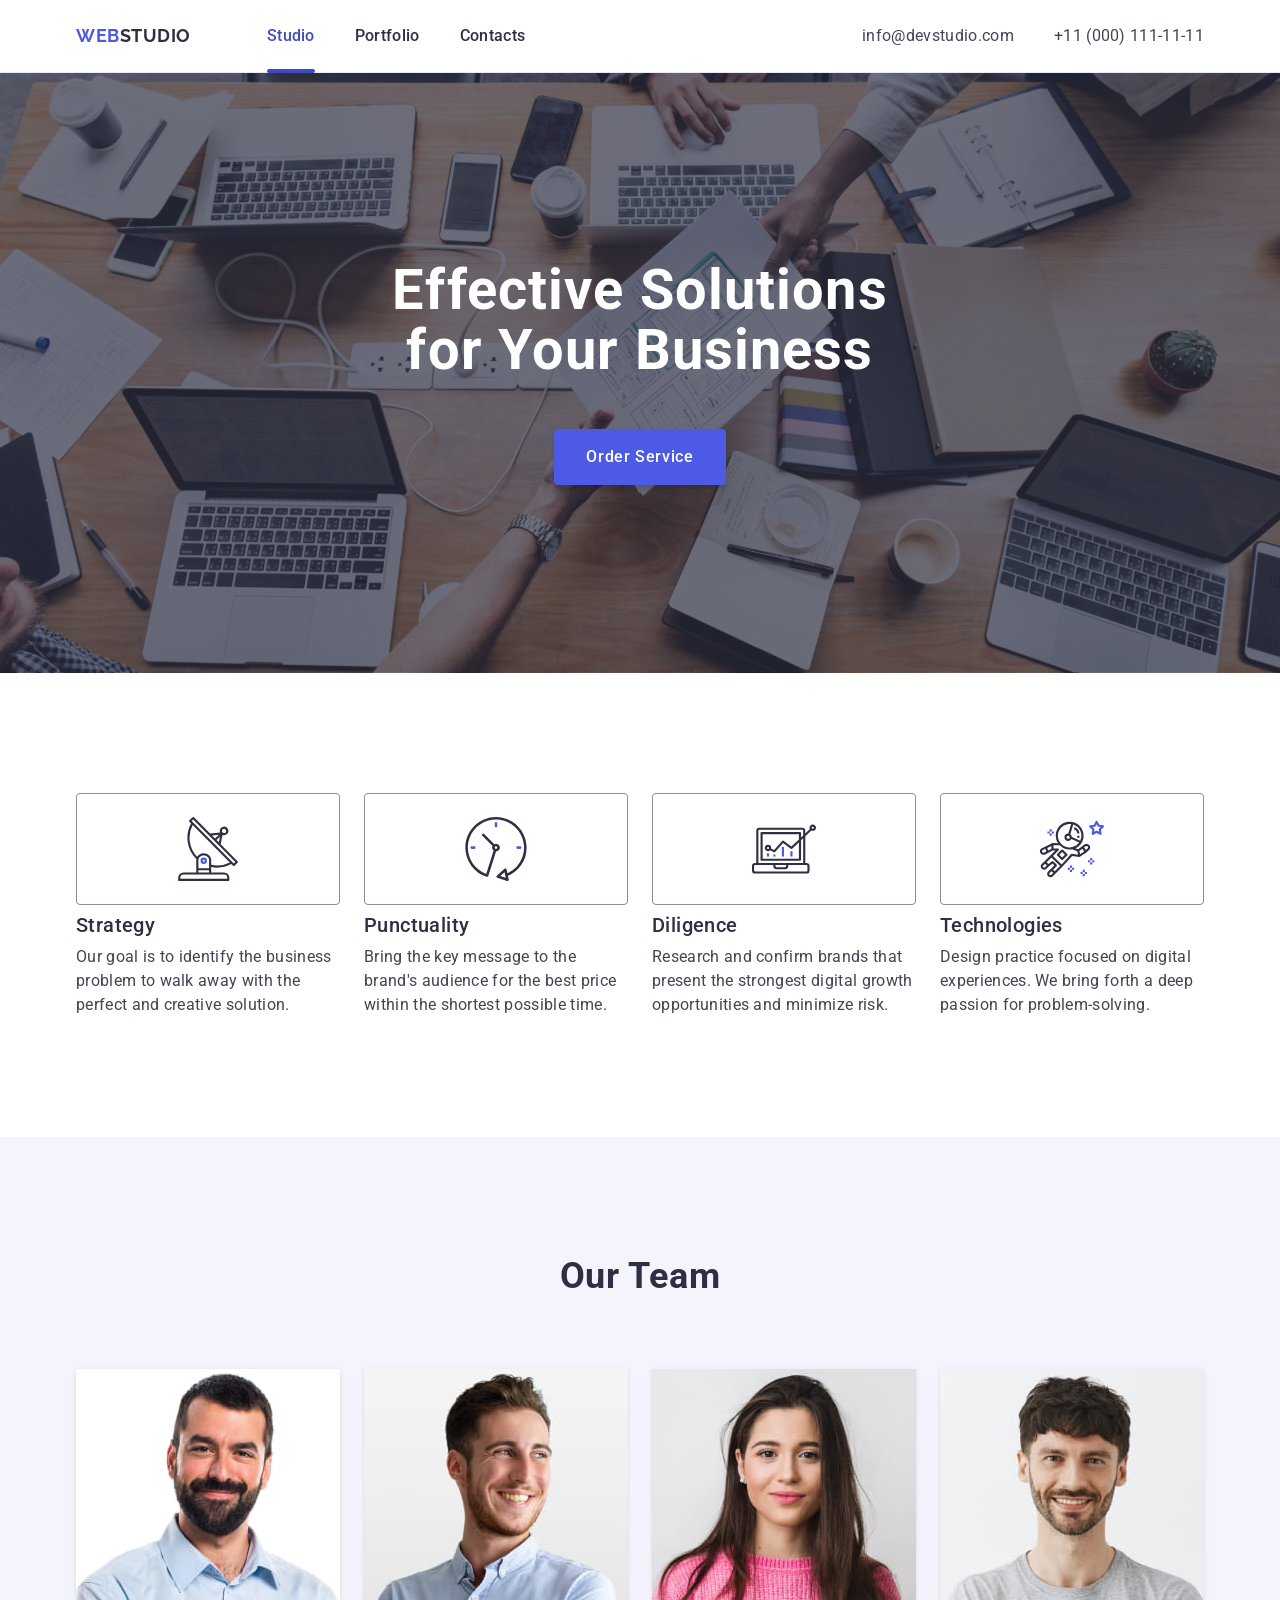
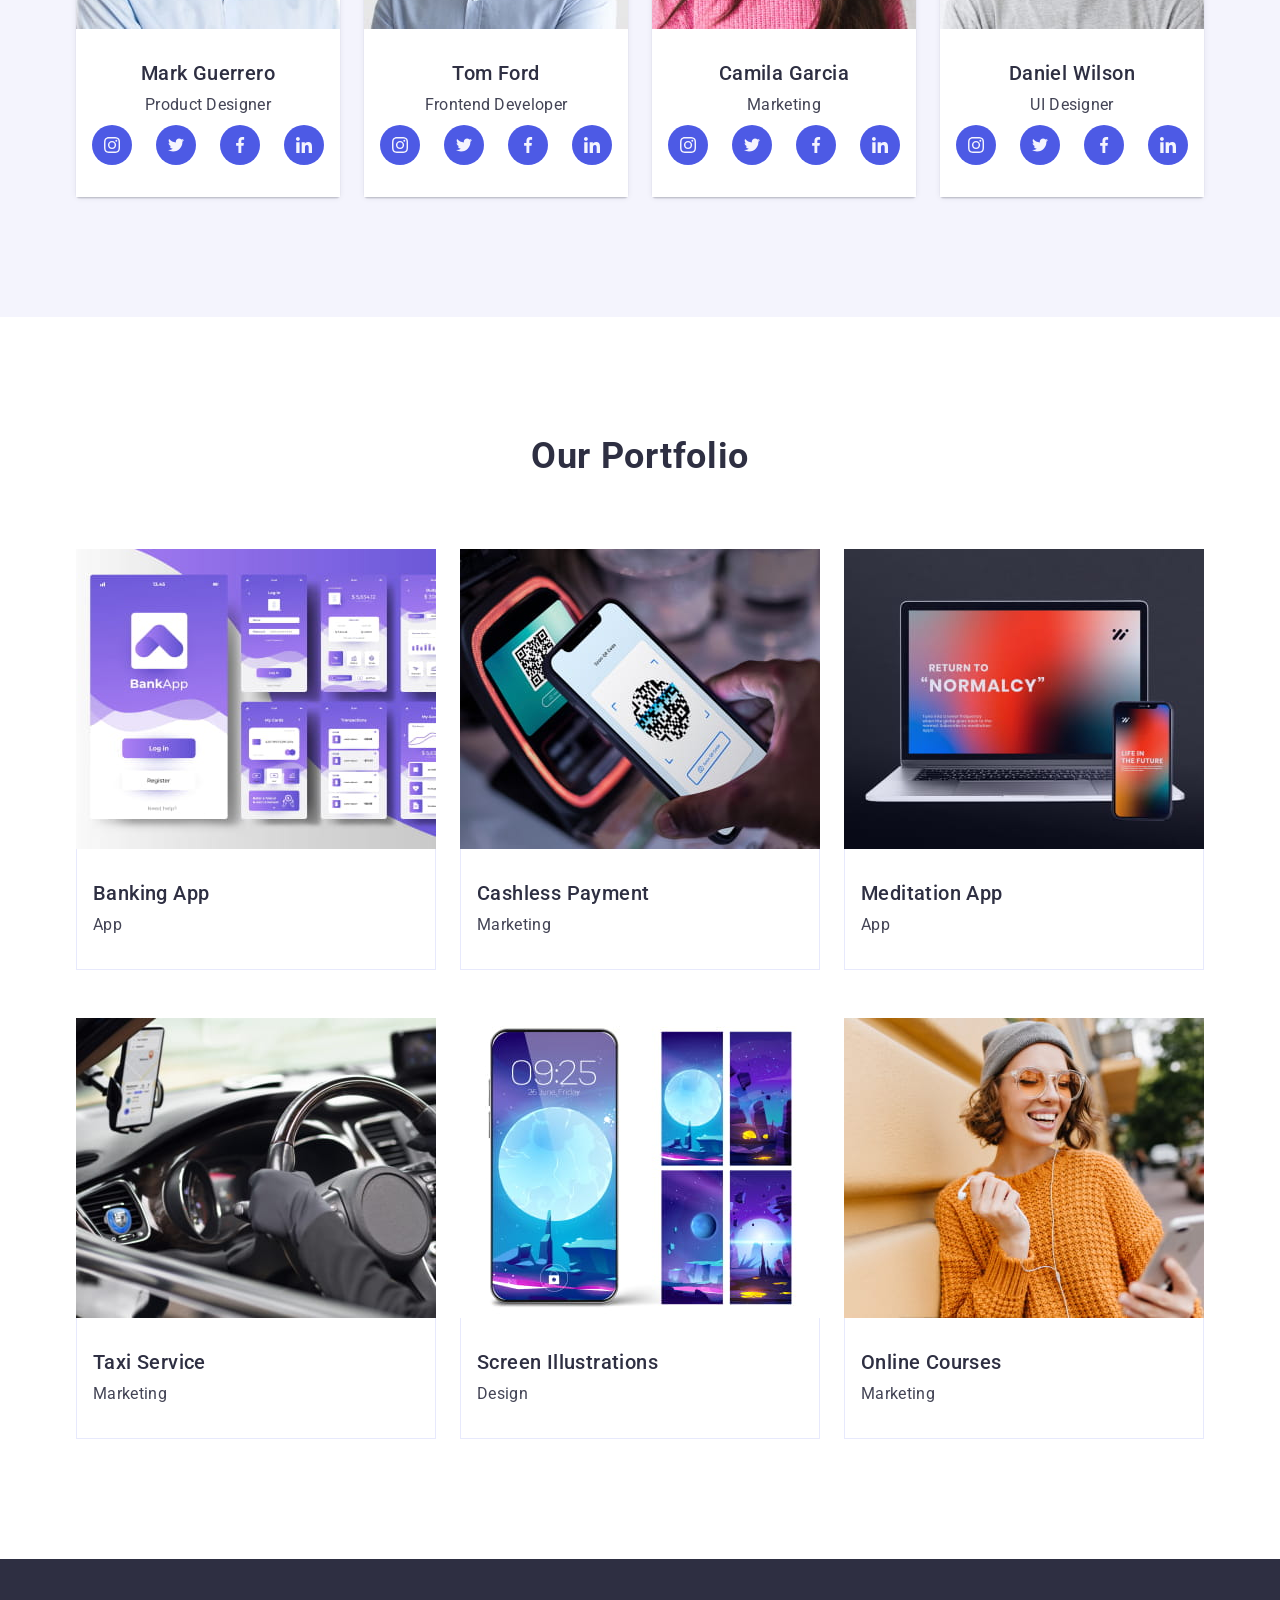
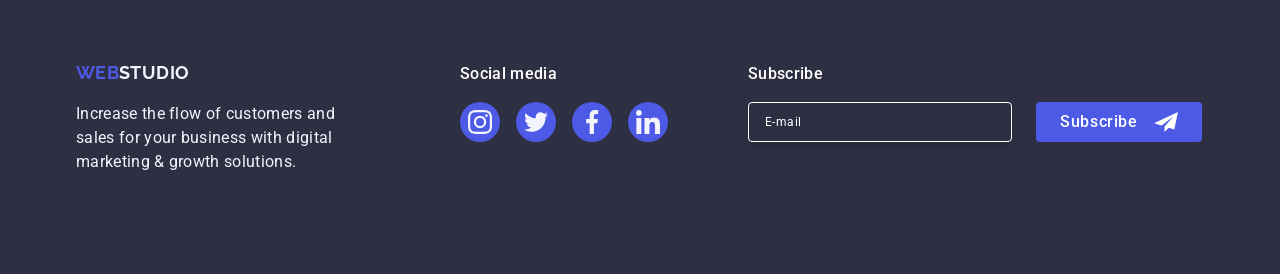
==== commit 48fb03d9: "section footer is completed" ====
--- a/index.html
+++ b/index.html
@@ -57,7 +57,7 @@
       </div>
     </header>
     <main>
-      <!-- section -->
+      <!-- section hero -->
       <section class="hero">
         <div class="hero-container container">
           <h1 class="hero-title">Effective Solutions for Your Business</h1>
@@ -458,6 +458,7 @@
           </ul>
         </div>
       </section>
+      <!-- Section Portfolio -->
       <section class="portfolio" id="portfolio">
         <div class="container">
           <h2 class="portfolio-header">Our Portfolio</h2>
@@ -646,6 +647,28 @@
             </li>
           </ul>
         </div>
+        <!--footer subscribe -->
+        <div class="footer-subscribe">
+          <p class="subscribe-text">Subscribe</p>
+          <form class="subscribe-form" name="subscribe-form">
+            <label class="subscribe-label" for="subscribe-email">
+              <input
+                class="subscribe-email-input"
+                type="email"
+                name="subscribe-email"
+                id="subscribe-email"
+                placeholder="E-mail"
+                required
+              />
+            </label>
+            <button class="subscribe-button" type="submit">
+              Subscribe
+              <svg class="subscribe-icon" width="24" height="24">
+                <use href="./images/icons.svg#icon-subscribe"></use>
+              </svg>
+            </button>
+          </form>
+        </div>
       </div>
     </footer>
   </body>
--- a/css/styles.css
+++ b/css/styles.css
@@ -1,6 +1,15 @@
 /* #region base */
 :root {
     scroll-behavior: smooth;
+
+    /* Colors */
+    --color-primary: #4d5ae5;
+    --color-primary-dark: #404bbf;
+    --color-background: #fff;
+    --color-text: #434455;
+    --color-text-dark: #2e2f42;
+    --color-accent: #f4f4fd;
+    --color-border: #e7e9fc;
 
     /* Transitions */
     --transition-default: 250ms cubic-bezier(0.4, 0, 0.2, 1);
@@ -21,7 +30,7 @@
     font-size: 36px;
     line-height: 1.11;
     letter-spacing: 0.02em;
-    color: #2e2f42;
+    color: var(--color-text-dark);
 }
 
 ul,
@@ -56,10 +65,8 @@
 
 body {
     font-family: "Roboto", sans-serif;
-    color: #434455;
+    color: var(--color-text);
     background-color: #fff;
-    /* line-height: 1.5;
-    letter-spacing: 0.02em; */
 }
 
 .visually-hidden {
@@ -69,7 +76,6 @@
     margin: -1px;
     border: 0;
     padding: 0;
-
     white-space: nowrap;
     clip-path: inset(100%);
     clip: rect(0 0 0 0);
@@ -86,7 +92,7 @@
 
 /* #region header */
 .header-page {
-    border-bottom: 1px solid #e7e9fc;
+    border-bottom: 1px solid var(--color-border);
     box-shadow: 0 2px 1px rgba(46, 47, 66, 0.08), 0 1px 1px rgba(46, 47, 66, 0.16), 0 1px 6px rgba(46, 47, 66, 0.08);
 }
 
@@ -113,28 +119,28 @@
     line-height: 1.17;
     letter-spacing: 0.03em;
     text-transform: uppercase;
-    color: #4d5ae5;
+    color: var(--color-primary);
     padding: 24px 0;
     margin-right: 76px;
 }
 
 .logo-dark {
-    color: #2e2f42;
+    color: var(--color-text-dark);
     padding: 24px 0;
 }
 
 .nav-link:hover,
 .contacts-link:hover {
-    color: #404bbf;
+    color: var(--color-primary-dark);
 }
 
 .nav-link:focus,
 .contacts-link:focus {
-    color: #404bbf;
+    color: var(--color-primary-dark);
 }
 
 .nav-link.active {
-    color: #404bbf;
+    color: var(--color-primary-dark);
 }
 
 .nav-link.active::after {
@@ -145,7 +151,7 @@
     width: 100%;
     height: 4px;
     border-radius: 2px;
-    background-color: #404bbf;
+    background-color: var(--color-primary-dark);
 }
 
 .nav-link {
@@ -155,7 +161,7 @@
     font-size: 16px;
     line-height: 1.5;
     letter-spacing: 0.02em;
-    color: #2e2f42;
+    color: var(--color-text-dark);
     padding: 24px 0;
 }
 
@@ -173,7 +179,7 @@
     font-size: 16px;
     line-height: 1.5;
     letter-spacing: 0.02em;
-    color: #434455;
+    color: var(--color-text);
     padding: 24px 0;
 }
 
@@ -205,7 +211,7 @@
     font-size: 56px;
     line-height: 1.07;
     letter-spacing: 0.02em;
-    color: #fff;
+    color: var(--color-background);
     text-align: center;
     padding-bottom: 48px;
     margin: 0 auto;
@@ -213,7 +219,7 @@
 
 .button:hover,
 .button:focus {
-    background-color: #404bbf;
+    background-color: var(--color-primary-dark);
 }
 
 .btn-primary {
@@ -226,7 +232,7 @@
     line-height: 1.5;
     letter-spacing: 0.04em;
     color: #ffffff;
-    background-color: #4d5ae5;
+    background-color: var(--color-primary);
     border-radius: 4px;
     box-shadow: 0 4px 4px 0 rgba(0, 0, 0, 0.15);
     transition: var(--transition-default);
@@ -243,7 +249,7 @@
     align-items: center;
     justify-content: center;
     border-radius: 4px;
-    background-color: #f4f4fd;
+    background-color: var(--color-footer-text);
     border: 1px solid #8e8f99;
     margin-bottom: 8px;
 }
@@ -263,7 +269,7 @@
     font-size: 20px;
     line-height: 1.2;
     letter-spacing: 0.02em;
-    color: #2e2f42;
+    color: var(--color-text-dark);
     margin-bottom: 8px;
 }
 
@@ -276,14 +282,14 @@
     width: 264px;
     line-height: 1.5;
     letter-spacing: 0.02em;
-    color: #434455;
+    color: var(--color-text);
 }
 
 /* #endregion */
 
 /* #region team */
 .team {
-    background-color: #F4F4FD;
+    background-color: var(--color-accent);
 }
 
 .team-header {
@@ -291,7 +297,7 @@
     letter-spacing: 0.02em;
     text-align: center;
     text-transform: capitalize;
-    color: #2e2f42;
+    color: var(--color-text-dark);
     margin-bottom: 72px;
 }
 
@@ -307,7 +313,7 @@
     font-size: 20px;
     line-height: 1.2;
     letter-spacing: 0.02em;
-    color: #2e2f42;
+    color: var(--color-text-dark);
     text-align: center;
     margin-bottom: 8px;
 }
@@ -324,13 +330,13 @@
     flex-direction: column;
     align-items: center;
     padding: 32px 0;
-    background: var(--WHITE, #FFF);
+    background: var(--color-background);
 }
 
 .team-text {
     line-height: 1.5;
     letter-spacing: 0.02em;
-    color: #434455;
+    color: var(--color-text);
     text-align: center;
 }
 
@@ -352,7 +358,7 @@
     display: flex;
     align-items: center;
     justify-content: center;
-    background-color: #4d5ae5;
+    background-color: var(--color-primary);
     border-radius: 50%;
     transition: var(--transition-default);
     transition-property: background-color;
@@ -360,7 +366,7 @@
 
 .team-social-link:hover,
 .team-social-link:focus {
-    background-color: #404bbf;
+    background-color: var(--color-primary-dark);
 }
 
 /* #endregion */
@@ -371,7 +377,7 @@
     letter-spacing: 0.02em;
     text-align: center;
     text-transform: capitalize;
-    color: #2e2f42;
+    color: var(--color-text-dark);
     margin-bottom: 72px;
 }
 
@@ -384,7 +390,7 @@
 
 .portfolio-item {
     width: calc((100% - 48px) / 3);
-    background-color: #fff;
+    background-color: var(--color-background);
     transition: box-shadow 250ms cubic-bezier(0.4, 0, 0.2, 1);
 }
 
@@ -401,14 +407,14 @@
     font-size: 20px;
     line-height: 1.2;
     letter-spacing: 0.02em;
-    color: #2e2f42;
+    color: var(--color-text-dark);
     margin-bottom: 8px;
 }
 
 .portfolio-text {
     line-height: 1.5;
     letter-spacing: 0.02em;
-    color: #434455;
+    color: var(--color-text);
 }
 
 .portfolio-thumb {
@@ -439,8 +445,8 @@
     height: 100%;
     display: flex;
     padding: 40px 32px;
-    background-color: #4d5ae5;
-    color: #F4F4FD;
+    background-color: var(--color-primary);
+    color: var(--color-accent);
     font-weight: 400;
 }
 
@@ -448,7 +454,7 @@
 
 /* #region footer */
 .footer {
-    background: #2e2f42;
+    background: var(--color-text-dark);
     padding: 100px 0;
 }
 
@@ -487,7 +493,7 @@
     display: flex;
     align-items: center;
     justify-content: center;
-    background-color: #4d5ae5;
+    background-color: var(--color-primary);
     border-radius: 50%;
     transition: var(--transition-default);
     transition-property: background-color;
@@ -505,14 +511,14 @@
     line-height: 1.17;
     letter-spacing: 0.03em;
     text-transform: uppercase;
-    color: #4d5ae5;
+    color: var(--color-primary);
     margin-bottom: 16px;
     line-height: 1.5;
     letter-spacing: 0.02em;
 }
 
 .footer-logo-light {
-    color: #f4f4fd;
+    color: var(--color-accent);
     line-height: 1.5;
     letter-spacing: 0.02em;
 }
@@ -522,7 +528,77 @@
     width: 264px;
     line-height: 1.5;
     letter-spacing: 0.02em;
-    color: #f4f4fd;
+    color: var(--color-accent);
+}
+
+.footer-subscribe {
+    margin-left: 80px;
+}
+
+.subscribe-text {
+    color: #FFFFFF;
+    font-weight: 500;
+    margin-bottom: 16px;
+}
+
+.subscribe-form {
+    display: flex;
+    gap: 24px;
+}
+
+.subscribe-email-input {
+    width: 264px;
+    height: 40px;
+    padding: 8px 16px;
+    font-size: 12px;
+    line-height: 2;
+    letter-spacing: 0.04em;
+    color: #FFFFFF;
+    background-color: transparent;
+    border: 1px solid #FFFFFF;
+    border-radius: 4px;
+    box-shadow: 0 4px 4px 0 rgba(0, 0, 0, 0.15);
+    outline: transparent;
+    transition: var(--transition-default);
+    transition-property: border-color;
+}
+
+.subscribe-email-input:focus {
+    border-color: var(--color-primary);
+}
+
+.subscribe-email-input::placeholder {
+    color: currentColor;
+}
+
+.subscribe-button {
+    display: flex;
+    align-items: center;
+    justify-content: center;
+    min-width: 165px;
+    height: 40px;
+    font-weight: 500;
+    font-size: 16px;
+    line-height: 1.5;
+    letter-spacing: 0.04em;
+    text-align: center;
+    color: #FFFFFF;
+    padding: 8px 24px;
+    border-radius: 4px;
+    color: #FFFFFF;
+    background-color: var(--color-primary);
+    transition: var(--transition-default);
+    transition-property: background-color;
+}
+
+.subscribe-button:hover,
+.subscribe-button:focus {
+    background-color: var(--color-primary-dark);
+}
+
+.subscribe-icon {
+    margin-left: 16px;
+    fill: #FFFFFF;
 }
 
 /* #endregion */
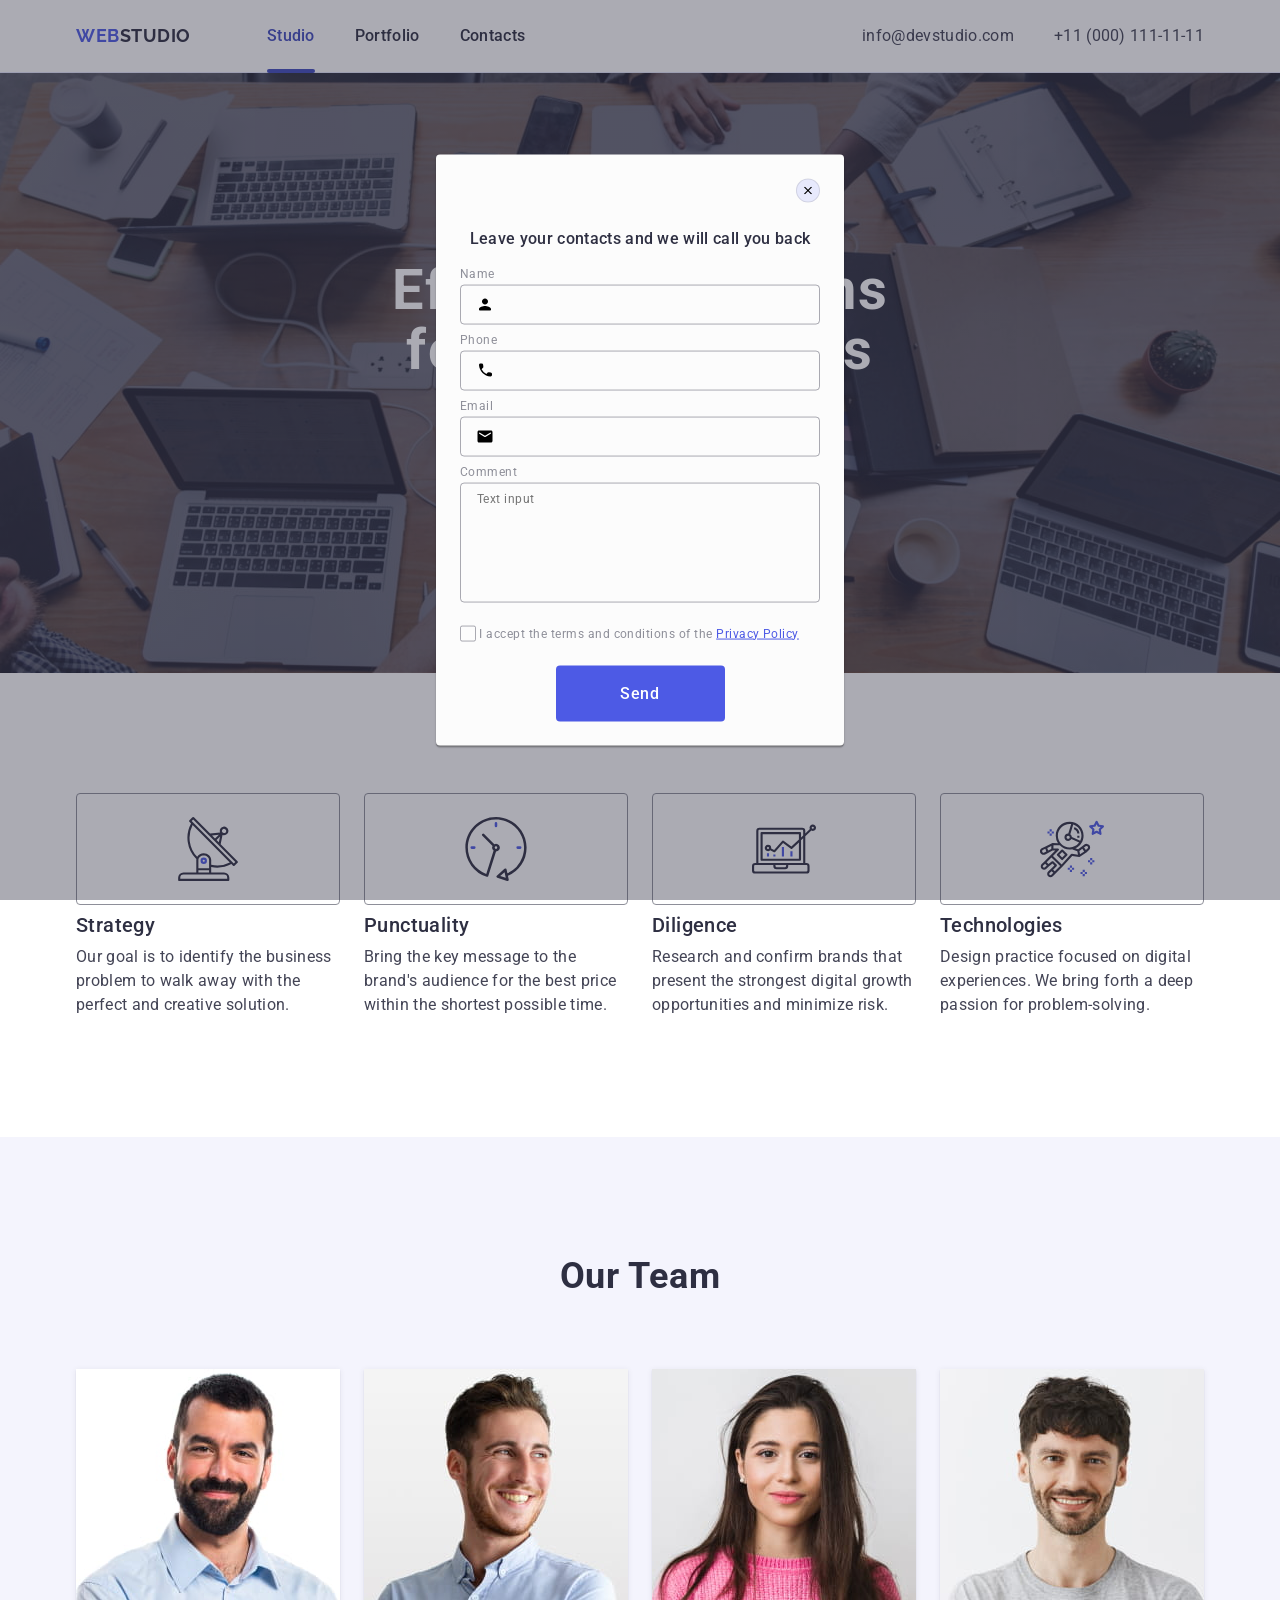
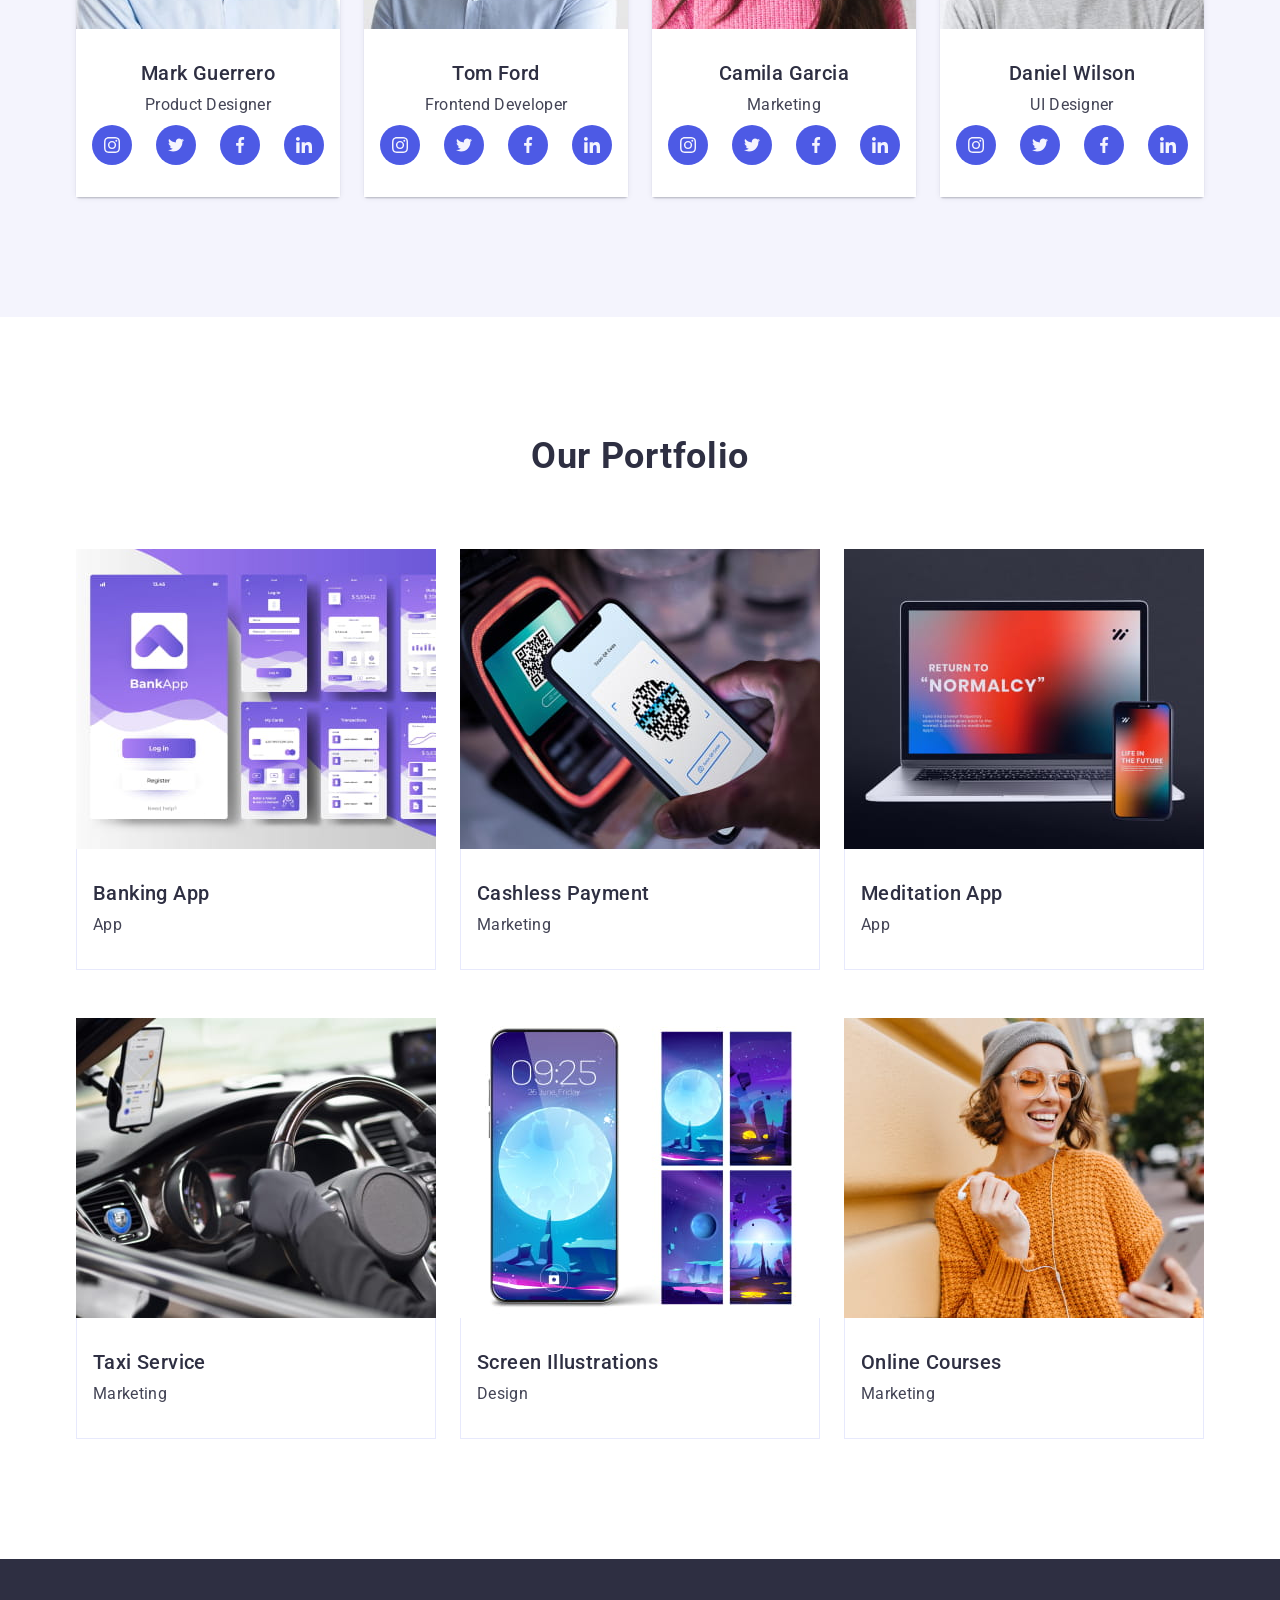
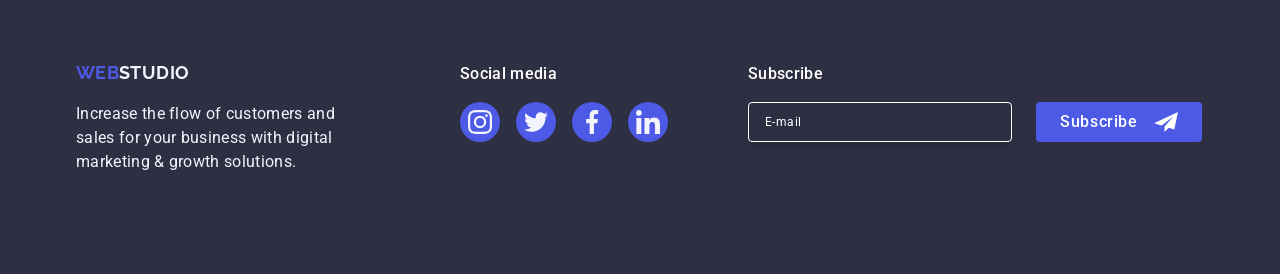
==== commit 6c8b4ce8: "modal is completed" ====
--- a/index.html
+++ b/index.html
@@ -671,5 +671,89 @@
         </div>
       </div>
     </footer>
+    <!-- Modal -->
+    <div class="modal-overlay is-open">
+      <div class="modal">
+        <button type="button" class="modal-close-btn">
+          <svg width="8" height="8" class="modal-close-icon">
+            <use href="./images/icons.svg#icon-close"></use>
+          </svg>
+        </button>
+        <p class="modal-text">Leave your contacts and we will call you back</p>
+        <form>
+          <div class="form-item-container">
+            <label class="form-item-label" for="user-name">Name</label>
+            <div class="form-item-input-container">
+              <input
+                class="form-item-input"
+                id="user-name"
+                name="user-name"
+                type="text"
+              />
+              <svg class="form-item-icon" width="18" height="24">
+                <use href="./images/icons.svg#icon-name"></use>
+              </svg>
+            </div>
+          </div>
+          <div class="form-item-container">
+            <label class="form-item-label" for="phone">Phone</label>
+            <div class="form-item-input-container">
+              <input
+                class="form-item-input"
+                id="phone"
+                name="phone"
+                type="tel"
+              />
+              <svg class="form-item-icon" width="18" height="24">
+                <use href="./images/icons.svg#icon-phone"></use>
+              </svg>
+            </div>
+          </div>
+          <div class="form-item-container">
+            <label class="form-item-label" for="email">Email</label>
+            <div class="form-item-input-container">
+              <input
+                class="form-item-input"
+                id="email"
+                name="email"
+                type="email"
+              />
+              <svg class="form-item-icon" width="18" height="24">
+                <use href="./images/icons.svg#icon-email"></use>
+              </svg>
+            </div>
+          </div>
+          <div class="form-comment-container">
+            <label class="form-item-label" for="user-comment">Comment</label>
+            <textarea
+              class="form-comment"
+              id="user-comment"
+              name="user-comment"
+              rows="5"
+              placeholder="Text input"
+            ></textarea>
+          </div>
+          <div class="form-user-privacy-container">
+            <input
+              class="visually-hidden"
+              id="user-privacy"
+              type="checkbox"
+              name="user-privacy"
+              value="true"
+            />
+            <label for="user-privacy" class="form-user-privacy">
+              <span class="form-user-privacy-span">
+                <svg class="form-checkbox-icon" width="10" height="8">
+                  <use href="./images/icons.svg#icon-check"></use>
+                </svg>
+              </span>
+              I accept the terms and conditions of the
+              <a class="form-user-privacy-link" href="">Privacy Policy</a>
+            </label>
+          </div>
+          <button type="submit" class="form-submit">Send</button>
+        </form>
+      </div>
+    </div>
   </body>
 </html>
--- a/css/styles.css
+++ b/css/styles.css
@@ -93,7 +93,7 @@
 /* #region header */
 .header-page {
     border-bottom: 1px solid var(--color-border);
-    box-shadow: 0 2px 1px rgba(46, 47, 66, 0.08), 0 1px 1px rgba(46, 47, 66, 0.16), 0 1px 6px rgba(46, 47, 66, 0.08);
+    box-shadow: 0 2px 1px 0 1px 1px rgba(46, 47, 66, 0.16), 0 1px 6px rgba(46, 47, 66, 0.08);
 }
 
 .header-container {
@@ -559,8 +559,7 @@
     border-radius: 4px;
     box-shadow: 0 4px 4px 0 rgba(0, 0, 0, 0.15);
     outline: transparent;
-    transition: var(--transition-default);
-    transition-property: border-color;
+    transition: border-color var(--transition-default);
 }
 
 .subscribe-email-input:focus {
@@ -601,4 +600,212 @@
     fill: #FFFFFF;
 }
 
+/* #endregion */
+
+/* #region Modal Window */
+.modal-overlay {
+    background-color: rgba(46, 47, 66, 0.4);
+    position: fixed;
+    top: 0;
+    left: 0;
+    width: 100%;
+    height: 100%;
+    z-index: 999;
+    display: flex;
+    justify-content: center;
+    align-items: center;
+    opacity: 0;
+    pointer-events: none;
+    visibility: var(--transition-default);
+    transition: opacity var(--transition-default),
+        visibility var(--transition-default);
+}
+
+.modal-overlay.is-open {
+    opacity: 1;
+    pointer-events: auto;
+}
+
+.modal {
+    background-color: #fff;
+    border-radius: 4px;
+    box-shadow: 0 2px 4px rgba(0, 0, 0, 0.2);
+    max-width: 480px;
+    overflow-y: auto;
+    position: absolute;
+    top: 50%;
+    left: 50%;
+    transform: translate(-50%, -50%);
+    width: 408px;
+    min-height: 584px;
+    background: #fcfcfc;
+    box-shadow: 0px 1px 1px rgba(0, 0, 0, 0.14),
+        0px 1px 3px rgba(0, 0, 0, 0.12),
+        0px 2px 1px rgba(0, 0, 0, 0.2);
+    transition: transform var(--transition-default);
+    padding: 72px 24px 24px 24px;
+}
+
+.modal-close-btn {
+    position: absolute;
+    top: 24px;
+    right: 24px;
+    width: 24px;
+    height: 24px;
+    border-radius: 50%;
+    display: flex;
+    align-items: center;
+    justify-content: center;
+    background-color: var(--color-border);
+    border: 1px solid rgba(0, 0, 0, 0.1);
+    padding: 0;
+    cursor: pointer;
+    transition: background-color var(--transition-default),
+        border var(--transition-default);
+}
+
+.modal-close-btn:hover,
+.modal-close-btn:focus {
+    background-color: var(--color-primary-dark);
+    border: none;
+    fill: #ffffff;
+}
+
+.modal-close-icon {
+    fill: var(--transition-default);
+    transition: fill var(--transition-default);
+}
+
+.modal-text {
+    font-weight: 500;
+    font-size: 16px;
+    line-height: 1.5;
+    text-align: center;
+    letter-spacing: 0.02em;
+    color: var(--color-text-dark);
+    margin-bottom: 16px;
+}
+
+.form-item-container {
+    margin-bottom: 8px;
+}
+
+.form-item-label {
+    font-size: 12px;
+    line-height: 1.17;
+    letter-spacing: 0.04em;
+    color: #8e8f99;
+    display: block;
+    margin-bottom: 4px;
+}
+
+.form-item-input-container {
+    position: relative;
+}
+
+.form-item-input {
+    width: 100%;
+    height: 40px;
+    border: 1px solid rgba(46, 47, 66, 0.4);
+    border-radius: 4px;
+    background-color: transparent;
+    padding-left: 38px;
+    outline: transparent;
+    transition: border-color var(--transition-default);
+}
+
+.form-item-icon {
+    position: absolute;
+    left: 16px;
+    top: 50%;
+    transform: translateY(-50%);
+    transition: fill var(--transition-default);
+}
+
+.form-item-input:focus {
+    border-color: var(--color-primary);
+}
+
+.form-item-input:focus+.form-item-icon {
+    fill: var(--color-primary);
+}
+
+.form-comment-container {
+    margin-bottom: 16px;
+}
+
+.form-comment {
+    width: 100%;
+    height: 120px;
+    font-size: 12px;
+    line-height: 1.17;
+    letter-spacing: 0.04em;
+    color: rgba(46, 47, 66, 0.4);
+    border: 1px solid rgba(46, 47, 66, 0.4);
+    border-radius: 4px;
+    background-color: transparent;
+    padding: 8px 16px;
+    outline: transparent;
+    resize: none;
+    transition: border-color var(--transition-default);
+}
+
+.form-comment:focus {
+    border-color: var(--color-primary);
+}
+
+.form-user-privacy-container {
+    margin-bottom: 24px;
+}
+
+.form-user-privacy {
+    font-size: 12px;
+    line-height: 1.17;
+    letter-spacing: 0.04em;
+    color: #8e8f99;
+}
+
+.form-user-privacy-span {
+    width: 16px;
+    height: 16px;
+    border: 1px solid rgba(46, 47, 66, 0.4);
+    border-radius: 2px;
+    transition: background-color var(--transition-default),
+        border var(--transition-default),
+        fill var(--transition-default);
+    display: inline-flex;
+    align-items: center;
+    justify-content: center;
+    fill: transparent;
+}
+
+.form-user-privacy-container input[type="checkbox"]:checked+.form-user-privacy .form-user-privacy-span {
+    background-color: var(--color-primary-dark);
+    border: none;
+    fill: #F4F4FD;
+}
+
+.form-user-privacy-link {
+    color: var(--color-primary);
+    text-decoration: underline;
+}
+
+.form-submit {
+    display: block;
+    min-width: 169px;
+    height: 56px;
+    font-family: "Roboto", sans-serif;
+    font-size: 16px;
+    font-weight: 500;
+    line-height: 1.5;
+    letter-spacing: 0.04em;
+    color: #ffffff;
+    cursor: pointer;
+    background-color: var(--color-primary);
+    border: none;
+    transition: background-color var(--transition-default);
+    border-radius: 4px;
+    margin: 0 auto;
+}
+
 /* #endregion */
